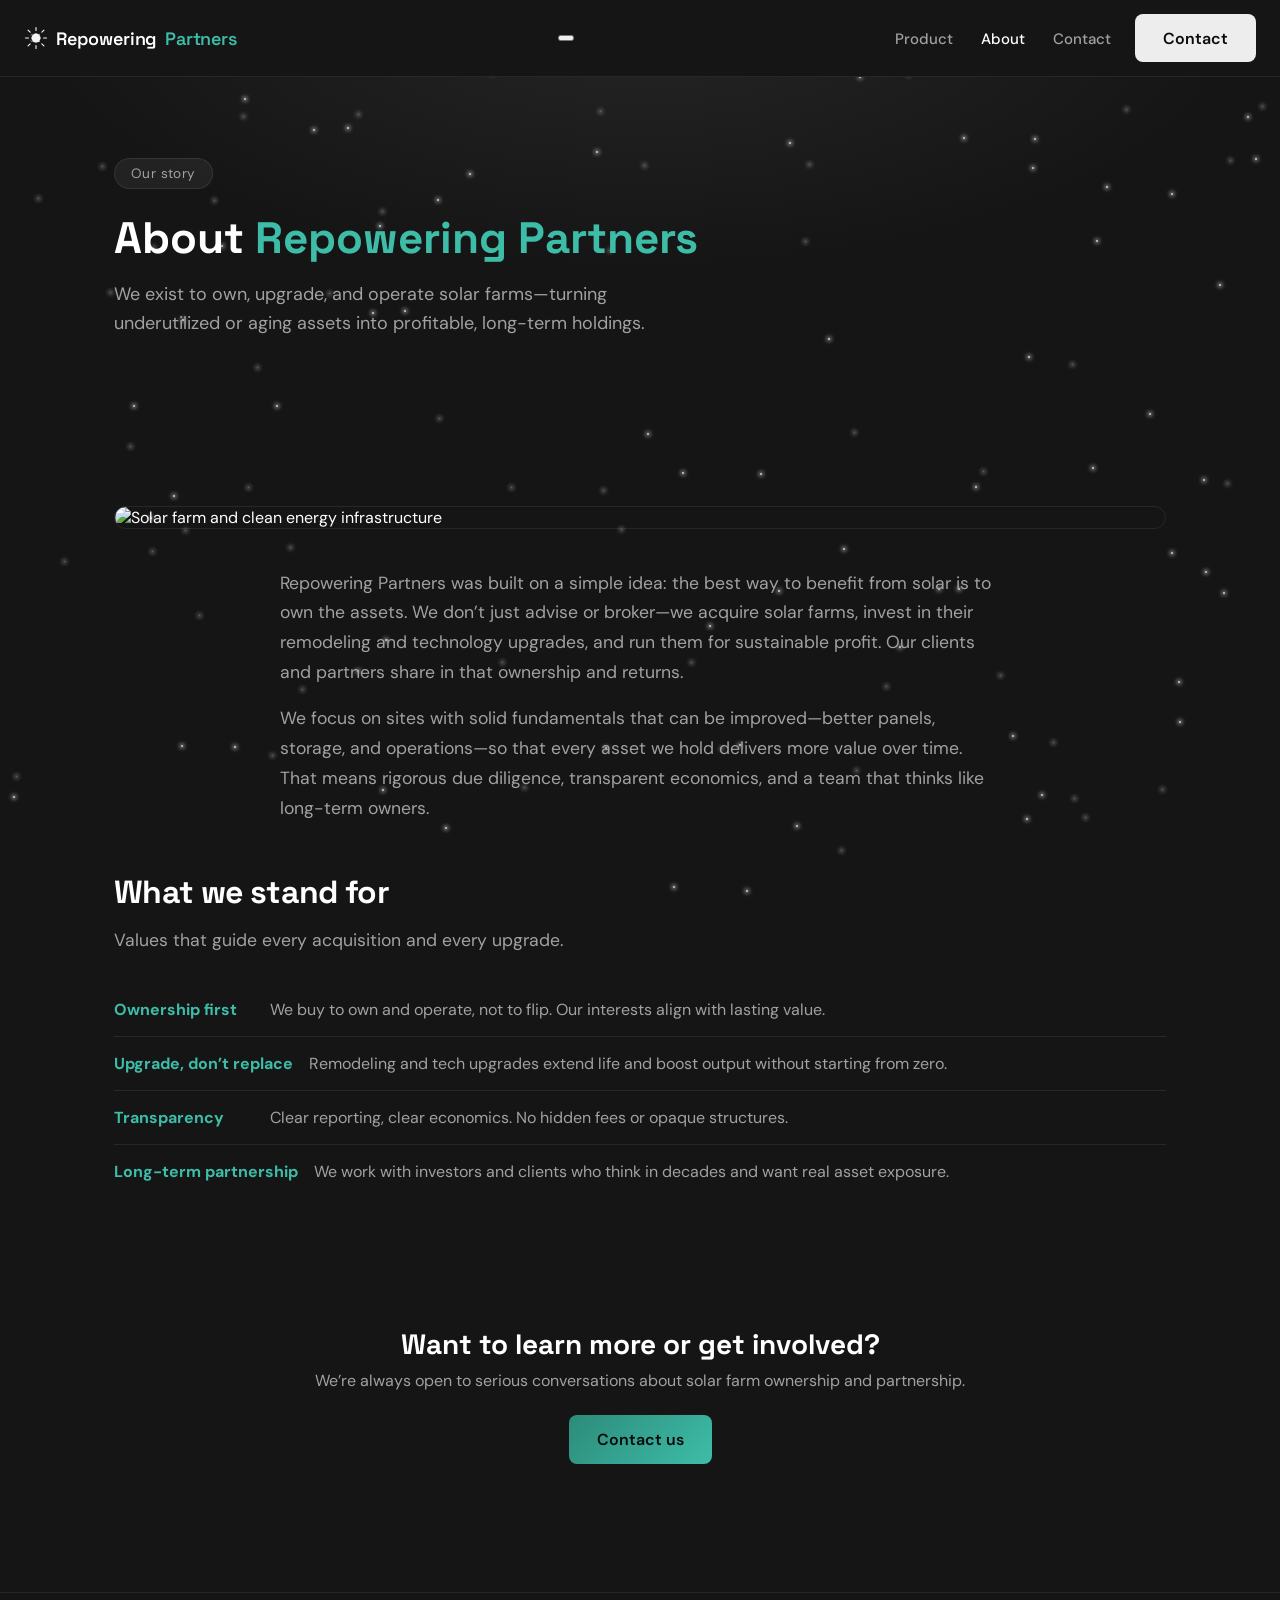
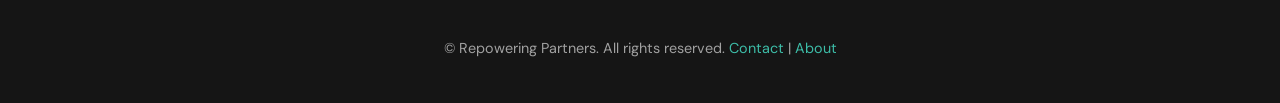
==== about.html @ 6a850e11 "Enhance navigation and typography across pages. Added Space Grotesk font, implemented mobile navigat" ====
<!DOCTYPE html>
<html lang="en">
<head>
  <meta charset="UTF-8" />
  <meta name="viewport" content="width=device-width, initial-scale=1.0" />
  <title>About — Repowering Partners</title>
  <link rel="icon" type="image/svg+xml" href="favicon.svg" />
  <link rel="preconnect" href="https://fonts.googleapis.com" />
  <link rel="preconnect" href="https://fonts.gstatic.com" crossorigin />
  <link href="https://fonts.googleapis.com/css2?family=DM+Sans:ital,opsz,wght@0,9..40,400;0,9..40,500;0,9..40,600;0,9..40,700;1,9..40,400&display=swap" rel="stylesheet" />
  <link href="https://fonts.googleapis.com/css2?family=Space+Grotesk:wght@400;500;600;700&display=swap" rel="stylesheet" />
  <link rel="stylesheet" href="css/styles.css" />
</head>
<body>
  <div class="starfield">
    <div class="stars" aria-hidden="true"></div>
  </div>

  <header class="navbar">
    <a href="index.html" class="navbar__brand">
      <img src="favicon.svg" alt="" class="navbar__logo" width="24" height="24" />
      Repowering <span>Partners</span>
    </a>
    <button
      class="navbar__toggle"
      type="button"
      aria-label="Toggle navigation"
      aria-expanded="false"
      aria-controls="main-nav"
    >
      <span class="navbar__toggle-bar"></span>
      <span class="navbar__toggle-bar"></span>
      <span class="navbar__toggle-bar"></span>
    </button>
    <nav class="navbar__nav" id="main-nav" aria-label="Main navigation">
      <ul class="navbar__links">
        <li><a href="index.html">Product</a></li>
        <li><a href="about.html">About</a></li>
        <li><a href="contact.html">Contact</a></li>
      </ul>
      <a href="contact.html" class="btn btn--nav">Contact</a>
    </nav>
  </header>

  <main>
    <section class="hero">
      <div class="container">
        <p class="hero__badge animate-in">Our story</p>
        <h1 class="hero__title animate-in animate-in--delay-1">About <span>Repowering Partners</span></h1>
        <p class="hero__subtitle animate-in animate-in--delay-2">
          We exist to own, upgrade, and operate solar farms—turning underutilized or aging assets into profitable, long-term holdings.
        </p>
      </div>
    </section>

    <section class="section">
      <div class="container">
        <div class="about-hero-image animate-on-scroll">
          <img src="https://images.unsplash.com/photo-1508514177221-188b1cf16e9d?w=1200&q=85" alt="Solar farm and clean energy infrastructure" loading="lazy" decoding="async" />
        </div>
        <div class="about-intro">
          <p>
            Repowering Partners was built on a simple idea: the best way to benefit from solar is to own the assets. 
            We don’t just advise or broker—we acquire solar farms, invest in their remodeling and technology upgrades, 
            and run them for sustainable profit. Our clients and partners share in that ownership and returns.
          </p>
          <p>
            We focus on sites with solid fundamentals that can be improved—better panels, storage, and operations—so 
            that every asset we hold delivers more value over time. That means rigorous due diligence, transparent 
            economics, and a team that thinks like long-term owners.
          </p>
        </div>

        <h2 class="section-title">What we stand for</h2>
        <p class="section-subtitle">Values that guide every acquisition and every upgrade.</p>
        <ul class="values-list">
          <li><strong>Ownership first</strong> <span>We buy to own and operate, not to flip. Our interests align with lasting value.</span></li>
          <li><strong>Upgrade, don’t replace</strong> <span>Remodeling and tech upgrades extend life and boost output without starting from zero.</span></li>
          <li><strong>Transparency</strong> <span>Clear reporting, clear economics. No hidden fees or opaque structures.</span></li>
          <li><strong>Long-term partnership</strong> <span>We work with investors and clients who think in decades and want real asset exposure.</span></li>
        </ul>
      </div>
    </section>

    <section class="cta-strip">
      <div class="container">
        <h2 class="cta-strip__title">Want to learn more or get involved?</h2>
        <p class="cta-strip__text">We’re always open to serious conversations about solar farm ownership and partnership.</p>
        <a href="contact.html" class="btn btn--primary">Contact us</a>
      </div>
    </section>
  </main>

  <footer class="footer">
    <div class="container">
      <p>&copy; Repowering Partners. All rights reserved. <a href="contact.html">Contact</a> | <a href="about.html">About</a></p>
    </div>
  </footer>

  <script src="js/stars.js" defer></script>
  <script src="js/main.js" defer></script>
</body>
</html>
---- css/styles.css ----
/* ===== Design tokens (Linear-style dark) ===== */
:root {
  --bg: #151515;
  --bg-elevated: #1c1c1c;
  --bg-card: rgba(28, 28, 28, 0.85);
  --border: rgba(255, 255, 255, 0.08);
  --border-strong: rgba(255, 255, 255, 0.12);
  --card-border: var(--border);
  --text-primary: #ffffff;
  --text-muted: #a1a1a1;
  --accent: #e5e5e5;
  --accent-teal: #2d8b7a;
  --accent-teal-bright: #3dbda8;
  --btn-nav-bg: #ededed;
  --btn-nav-text: #0a0a0a;
  --star-color: rgba(255, 255, 255, 0.85);
  --star-dim: rgba(255, 255, 255, 0.4);
}

/* ===== Reset & base ===== */
*, *::before, *::after { box-sizing: border-box; }
html { scroll-behavior: smooth; }
body {
  margin: 0;
  font-family: 'DM Sans', 'Segoe UI', system-ui, -apple-system, sans-serif;
  background: var(--bg);
  color: var(--text-primary);
  min-height: 100vh;
  overflow-x: hidden;
}

/* Display typography for headings / brand */
h1, h2, h3,
.hero__title,
.section-title,
.cta-strip__title,
.navbar__brand {
  font-family: 'Space Grotesk', system-ui, -apple-system, sans-serif;
}

/* ===== Animated starfield (moving stars) — kept as requested ===== */
.starfield {
  position: fixed;
  inset: 0;
  z-index: -2;
  background: var(--bg);
}

.starfield::before {
  content: '';
  position: absolute;
  inset: 0;
  z-index: -1;
  background: radial-gradient(ellipse 80% 50% at 50% 0%, rgba(40, 40, 40, 0.9) 0%, transparent 60%);
  pointer-events: none;
}

/* Stars container */
.stars {
  position: absolute;
  inset: 0;
  z-index: 0;
}

.star {
  position: absolute;
  width: 2px;
  height: 2px;
  background: var(--star-color);
  border-radius: 50%;
  animation: twinkle linear infinite, drift 25s ease-in-out infinite;
  box-shadow: 0 0 4px 1px var(--star-color);
}

.star.star--dim {
  background: var(--star-dim);
  width: 1px;
  height: 1px;
  animation: twinkle 4s linear 1s infinite, drift 35s ease-in-out infinite;
}

@keyframes twinkle {
  0%, 100% { opacity: 0.35; }
  50% { opacity: 1; }
}

@keyframes drift {
  0%, 100% { transform: translate(0, 0); }
  25% { transform: translate(3px, -2px); }
  50% { transform: translate(-2px, 2px); }
  75% { transform: translate(-3px, -1px); }
}

/* ===== Navbar (Linear-style) ===== */
.navbar {
  position: fixed;
  top: 0;
  left: 0;
  right: 0;
  z-index: 100;
  display: flex;
  align-items: center;
  justify-content: space-between;
  padding: 0.875rem 1.5rem;
  background: var(--bg);
  border-bottom: 1px solid var(--border);
  transition: background 0.2s ease;
}

.navbar.scrolled { background: rgba(21, 21, 21, 0.95); backdrop-filter: blur(10px); }

.navbar__brand {
  display: inline-flex;
  align-items: center;
  gap: 0.5rem;
  font-size: 1.125rem;
  font-weight: 600;
  color: var(--text-primary);
  text-decoration: none;
  letter-spacing: -0.01em;
  transition: opacity 0.2s ease;
}

.navbar__brand:hover {
  opacity: 0.9;
}

.navbar__logo {
  flex-shrink: 0;
  opacity: 0.95;
}

.navbar__brand span { color: var(--accent-teal-bright); }

.navbar__nav {
  display: flex;
  align-items: center;
  gap: 1.5rem;
}

.navbar__links {
  display: flex;
  gap: 1.75rem;
  list-style: none;
  margin: 0;
  padding: 0;
}

.navbar__links a {
  color: var(--text-muted);
  text-decoration: none;
  font-size: 0.9375rem;
  font-weight: 500;
  transition: color 0.22s ease;
}

.navbar__links a:hover,
.navbar__links a.active { color: var(--text-primary); }

.btn--nav {
  padding: 0.5rem 1rem;
  font-size: 0.875rem;
  font-weight: 500;
  background: var(--btn-nav-bg);
  color: var(--btn-nav-text);
  border-radius: 6px;
}

.btn--nav {
  transition: background 0.2s ease, color 0.2s ease;
}

.btn--nav:hover {
  background: #fff;
  color: var(--btn-nav-text);
  box-shadow: none;
  transform: none;
}

.navbar__links a:focus-visible,
.navbar__brand:focus-visible {
  outline: 2px solid var(--accent-teal-bright);
  outline-offset: 3px;
}

@media (max-width: 768px) {
  .navbar__nav { gap: 1rem; }
  .navbar__links { gap: 1rem; }
  .navbar__links li:first-child a { display: none; }
}

@media (max-width: 640px) {
  .navbar { padding: 0.75rem 1rem; }
  .navbar__brand { font-size: 1rem; }
  .navbar__logo { width: 20px; height: 20px; }
  .hero { padding: 3rem 0 4rem; }
  .section { padding: 3rem 0; }
  .cta-strip { padding: 3rem 1rem; }
}

/* ===== Animations (premium feel) ===== */
@keyframes fade-in-up {
  from {
    opacity: 0;
    transform: translateY(24px);
  }
  to {
    opacity: 1;
    transform: translateY(0);
  }
}

@keyframes fade-in {
  from { opacity: 0; }
  to { opacity: 1; }
}

/* Hero entrance — plays on load */
.animate-in {
  opacity: 0;
  animation: fade-in-up 0.8s cubic-bezier(0.22, 1, 0.36, 1) forwards;
}

.animate-in--delay-1 { animation-delay: 0.12s; }
.animate-in--delay-2 { animation-delay: 0.24s; }

/* Scroll-triggered reveal */
.animate-on-scroll {
  opacity: 0;
  transform: translateY(28px);
  transition: opacity 0.7s cubic-bezier(0.22, 1, 0.36, 1),
              transform 0.7s cubic-bezier(0.22, 1, 0.36, 1);
}

.animate-on-scroll.is-visible {
  opacity: 1;
  transform: translateY(0);
}

.animate-on-scroll--delay-1 { transition-delay: 0.08s; }
.animate-on-scroll--delay-2 { transition-delay: 0.16s; }

.animate-on-scroll--stagger-0 { transition-delay: 0s; }
.animate-on-scroll--stagger-1 { transition-delay: 0.1s; }
.animate-on-scroll--stagger-2 { transition-delay: 0.2s; }

/* ===== Main content area ===== */
main {
  padding-top: 80px;
  min-height: 100vh;
  padding-bottom: 4rem;
}

.container {
  max-width: 1100px;
  margin: 0 auto;
  padding: 0 1.5rem;
}

.container--narrow {
  max-width: 720px;
}

.container--wide {
  max-width: 1280px;
  padding: 0 1.5rem;
}

@media (min-width: 1400px) {
  .container--wide {
    max-width: 1400px;
  }
}

/* ===== Buttons ===== */
.btn {
  display: inline-block;
  padding: 0.85rem 1.75rem;
  font-weight: 600;
  text-decoration: none;
  border-radius: 8px;
  border: none;
  cursor: pointer;
  font-size: 1rem;
  transition: transform 0.25s cubic-bezier(0.22, 1, 0.36, 1), box-shadow 0.25s ease;
}

.btn--primary {
  background: linear-gradient(135deg, var(--accent-teal), var(--accent-teal-bright));
  color: #0a0a0a;
}

.btn--primary:hover {
  transform: translateY(-3px);
  box-shadow: 0 12px 28px rgba(45, 139, 122, 0.4);
}

.btn--outline {
  background: transparent;
  color: var(--accent-teal-bright);
  border: 1px solid var(--border-strong);
}

.btn--outline:hover {
  background: rgba(255, 255, 255, 0.06);
  transform: translateY(-2px);
}

.btn:focus-visible {
  outline: 2px solid var(--accent-teal-bright);
  outline-offset: 3px;
}

/* ===== Cards ===== */
.card {
  background: var(--bg-card);
  border: 1px solid var(--border);
  border-radius: 12px;
  padding: 1.75rem;
  backdrop-filter: blur(8px);
  transition: border-color 0.25s ease, transform 0.35s cubic-bezier(0.22, 1, 0.36, 1), box-shadow 0.35s ease;
}

.card:hover {
  border-color: var(--border-strong);
  transform: translateY(-4px);
  box-shadow: 0 20px 40px rgba(0, 0, 0, 0.25);
}

/* ===== Section titles ===== */
.section-title {
  font-size: clamp(1.5rem, 3vw, 2rem);
  font-weight: 700;
  margin-bottom: 0.5rem;
  color: var(--text-primary);
  letter-spacing: -0.02em;
  max-width: 40rem;
}

.section-subtitle {
  color: var(--text-muted);
  font-size: 1.1rem;
  margin-bottom: 2rem;
  max-width: 40rem;
}

@media (min-width: 768px) {
  .section-title,
  .section-subtitle {
    text-align: left;
  }
}

/* ===== Footer ===== */
.footer {
  padding: 2rem 1.5rem;
  text-align: center;
  border-top: 1px solid var(--border);
  background: var(--bg);
  color: var(--text-muted);
  font-size: 0.9rem;
}

.footer a { color: var(--accent-teal-bright); text-decoration: none; }
.footer a:hover { text-decoration: underline; }
.footer a:focus-visible { outline: 2px solid var(--accent-teal-bright); outline-offset: 2px; }

/* ===== Hero ===== */
.hero {
  padding: 4rem 0 5rem;
  text-align: center;
}

.hero--home {
  padding: 5rem 0 4rem;
}

.hero--home .hero__title {
  font-size: clamp(2rem, 4.5vw, 3.25rem);
  font-weight: 600;
  letter-spacing: -0.03em;
  line-height: 1.2;
}

.hero__badge {
  display: inline-block;
  padding: 0.4rem 1rem;
  background: rgba(255, 255, 255, 0.06);
  border: 1px solid var(--border);
  border-radius: 999px;
  font-size: 0.85rem;
  color: var(--text-muted);
  margin-bottom: 1.5rem;
  letter-spacing: 0.03em;
}

.hero__title {
  font-size: clamp(2rem, 4vw, 2.75rem);
  font-weight: 700;
  line-height: 1.15;
  margin: 0 0 1rem;
  max-width: 700px;
  margin-left: auto;
  margin-right: auto;
}

.hero__title span { color: var(--accent-teal-bright); }

.hero__subtitle {
  font-size: 1.125rem;
  color: var(--text-muted);
  max-width: 560px;
  margin: 0 auto 1.5rem;
  line-height: 1.6;
}

@media (min-width: 768px) {
  .hero {
    text-align: left;
  }

  .hero__badge,
  .hero__title,
  .hero__subtitle,
  .hero__link {
    margin-left: 0;
    margin-right: auto;
  }

  .hero__cta {
    justify-content: flex-start;
  }
}

.hero__link {
  color: var(--text-muted);
  font-size: 0.9375rem;
  text-decoration: none;
  transition: color 0.25s ease, transform 0.25s ease;
  display: inline-block;
}

.hero__link:hover {
  color: var(--text-primary);
  transform: translateX(4px);
}

.hero__cta {
  display: flex;
  gap: 1rem;
  justify-content: center;
  flex-wrap: wrap;
}

/* ===== Sections ===== */
.section {
  padding: 4rem 0;
}

.section--alt { background: rgba(0, 0, 0, 0.2); }

/* ===== Product preview (app-style block) ===== */
.product-preview {
  padding: 0 0 5rem;
}

.product-preview__frame {
  position: relative;
  border-radius: 12px;
  overflow: hidden;
  border: 1px solid var(--border);
  box-shadow: 0 24px 48px rgba(0, 0, 0, 0.4);
  transition: box-shadow 0.4s ease, border-color 0.3s ease;
}

.product-preview__frame:hover {
  box-shadow: 0 32px 64px rgba(0, 0, 0, 0.5);
  border-color: var(--border-strong);
}

.product-preview__img {
  display: block;
  width: 100%;
  height: auto;
  max-height: 480px;
  object-fit: cover;
  vertical-align: middle;
  transition: transform 0.6s cubic-bezier(0.22, 1, 0.36, 1);
}

.product-preview__frame:hover .product-preview__img {
  transform: scale(1.03);
}

@media (min-width: 1024px) {
  .product-preview__img {
    max-height: 560px;
  }
}

@media (min-width: 1280px) {
  .product-preview__img {
    max-height: 620px;
  }
}

.product-preview__overlay {
  position: absolute;
  bottom: 0;
  left: 0;
  right: 0;
  padding: 1.5rem 1.5rem 1.25rem;
  background: linear-gradient(to top, rgba(0, 0, 0, 0.85), transparent);
}

.product-preview__caption {
  font-size: 0.9375rem;
  color: var(--text-primary);
  max-width: 640px;
}

.product-preview__badge {
  display: inline-block;
  margin-right: 0.5rem;
  padding: 0.2rem 0.5rem;
  background: rgba(255, 255, 255, 0.12);
  border-radius: 4px;
  font-size: 0.75rem;
  color: var(--text-muted);
}

/* ===== Image row (feature images) ===== */
.image-row {
  display: grid;
  grid-template-columns: repeat(3, 1fr);
  gap: 1.25rem;
  margin-bottom: 2.5rem;
}

@media (max-width: 768px) {
  .image-row { grid-template-columns: 1fr; }
}

.image-card {
  margin: 0;
  border-radius: 10px;
  overflow: hidden;
  border: 1px solid var(--border);
  transition: transform 0.35s cubic-bezier(0.22, 1, 0.36, 1), box-shadow 0.35s ease;
}

.image-card:hover {
  transform: translateY(-4px);
  box-shadow: 0 16px 40px rgba(0, 0, 0, 0.35);
}

.image-card img {
  width: 100%;
  height: 200px;
  object-fit: cover;
  display: block;
  transition: transform 0.5s cubic-bezier(0.22, 1, 0.36, 1);
}

.image-card:hover img {
  transform: scale(1.06);
}

@media (min-width: 1024px) {
  .image-card img {
    height: 260px;
  }
}

@media (min-width: 1280px) {
  .image-card img {
    height: 300px;
  }
}

.image-card figcaption {
  padding: 0.75rem 1rem;
  font-size: 0.9rem;
  font-weight: 500;
  color: var(--text-muted);
  background: var(--bg-card);
}

.grid-3 {
  display: grid;
  grid-template-columns: repeat(auto-fit, minmax(280px, 1fr));
  gap: 1.5rem;
}

.feature-card {
  text-align: center;
}

.feature-card__icon {
  width: 56px;
  height: 56px;
  margin: 0 auto 1rem;
  background: rgba(255, 255, 255, 0.1);
  border-radius: 12px;
  display: flex;
  align-items: center;
  justify-content: center;
  color: var(--accent-teal-bright);
}

.feature-card__icon svg {
  width: 28px;
  height: 28px;
}

.feature-card h3 {
  font-size: 1.2rem;
  margin: 0 0 0.5rem;
  color: var(--text-primary);
}

.feature-card p {
  margin: 0;
  color: var(--text-muted);
  font-size: 0.95rem;
  line-height: 1.5;
}

/* ===== CTA strip ===== */
.cta-strip {
  text-align: center;
  padding: 4rem 1.5rem;
}

.cta-strip__title {
  font-size: 1.75rem;
  margin: 0 0 0.5rem;
}

.cta-strip__text {
  color: var(--text-muted);
  margin: 0 0 1.5rem;
}

.cta-strip {
  background: transparent;
}

/* ===== Contact form ===== */
.form-group {
  margin-bottom: 1.25rem;
}

.form-group label {
  display: block;
  margin-bottom: 0.4rem;
  font-weight: 500;
  color: var(--text-primary);
}

.form-group input,
.form-group textarea {
  width: 100%;
  padding: 0.75rem 1rem;
  background: var(--bg-elevated);
  border: 1px solid var(--border);
  border-radius: 8px;
  color: var(--text-primary);
  font-size: 1rem;
  font-family: inherit;
}

.form-group input:focus,
.form-group textarea:focus {
  outline: none;
  border-color: var(--accent-teal-bright);
  box-shadow: 0 0 0 3px rgba(45, 139, 122, 0.2);
}

.form-group textarea { min-height: 140px; resize: vertical; }

.form-group input::placeholder,
.form-group textarea::placeholder { color: var(--text-muted); opacity: 0.8; }

.contact-info {
  margin-top: 2rem;
}

.contact-info p {
  margin: 0.5rem 0;
  color: var(--text-muted);
}


/* ===== About content ===== */
.about-hero-image {
  margin: 0 auto 2.5rem;
  border-radius: 12px;
  overflow: hidden;
  border: 1px solid var(--border);
  max-width: 900px;
}

.about-hero-image img {
  width: 100%;
  height: auto;
  max-height: 400px;
  object-fit: cover;
  display: block;
  transition: transform 0.6s cubic-bezier(0.22, 1, 0.36, 1);
}

.about-hero-image:hover img {
  transform: scale(1.02);
}

@media (min-width: 1024px) {
  .about-hero-image { max-width: 100%; }
  .about-hero-image img { max-height: 480px; }
}

@media (min-width: 1280px) {
  .about-hero-image img { max-height: 520px; }
}

.about-intro {
  max-width: 720px;
  margin: 0 auto 3rem;
  font-size: 1.1rem;
  line-height: 1.7;
  color: var(--text-muted);
}

.about-intro p { margin: 0 0 1rem; }

.values-list {
  list-style: none;
  padding: 0;
  margin: 2rem 0 0;
}

.values-list li {
  padding: 1rem 0;
  border-bottom: 1px solid var(--card-border);
  display: flex;
  align-items: flex-start;
  gap: 1rem;
}

.values-list li:last-child { border-bottom: none; }

.values-list strong { color: var(--accent-teal-bright); min-width: 140px; }
.values-list span { color: var(--text-muted); }
.values-list li { border-bottom-color: var(--border); }

.contact-info a { color: var(--accent-teal-bright); }
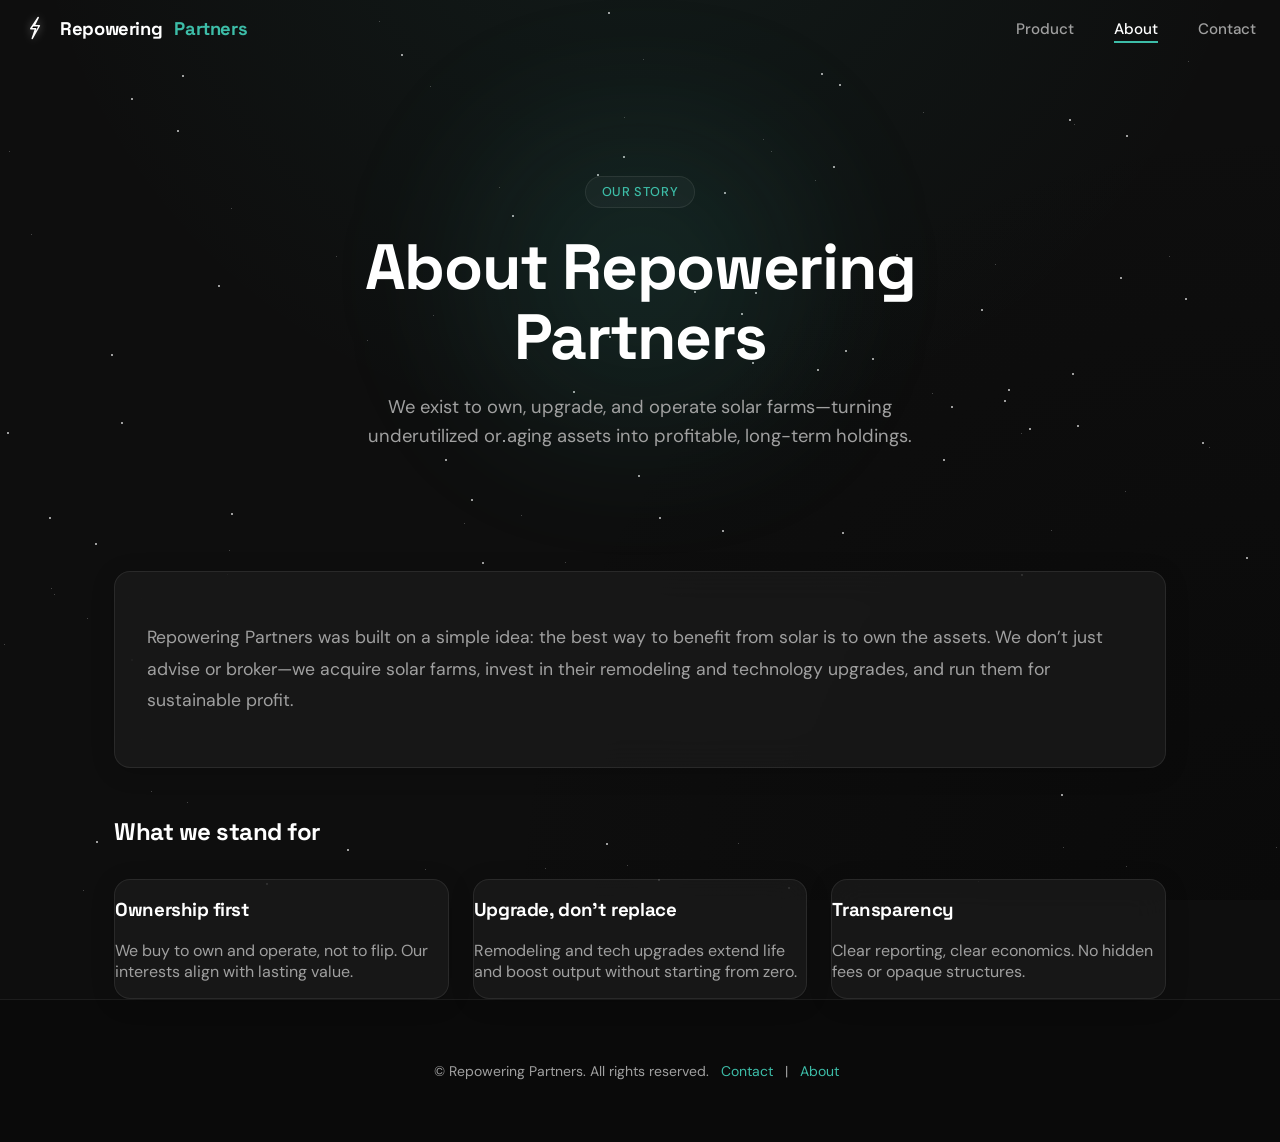
==== commit 94db0d1a: "t" ====
--- a/about.html
+++ b/about.html
@@ -7,8 +7,7 @@
   <link rel="icon" type="image/svg+xml" href="favicon.svg" />
   <link rel="preconnect" href="https://fonts.googleapis.com" />
   <link rel="preconnect" href="https://fonts.gstatic.com" crossorigin />
-  <link href="https://fonts.googleapis.com/css2?family=DM+Sans:ital,opsz,wght@0,9..40,400;0,9..40,500;0,9..40,600;0,9..40,700;1,9..40,400&display=swap" rel="stylesheet" />
-  <link href="https://fonts.googleapis.com/css2?family=Space+Grotesk:wght@400;500;600;700&display=swap" rel="stylesheet" />
+  <link href="https://fonts.googleapis.com/css2?family=DM+Sans:wght@400;500;600;700&family=Space+Grotesk:wght@500;700&display=swap" rel="stylesheet" />
   <link rel="stylesheet" href="css/styles.css" />
 </head>
 <body>
@@ -21,31 +20,24 @@
       <img src="favicon.svg" alt="" class="navbar__logo" width="24" height="24" />
       Repowering <span>Partners</span>
     </a>
-    <button
-      class="navbar__toggle"
-      type="button"
-      aria-label="Toggle navigation"
-      aria-expanded="false"
-      aria-controls="main-nav"
-    >
+    <button class="navbar__toggle" type="button" aria-label="Toggle navigation">
       <span class="navbar__toggle-bar"></span>
       <span class="navbar__toggle-bar"></span>
       <span class="navbar__toggle-bar"></span>
     </button>
-    <nav class="navbar__nav" id="main-nav" aria-label="Main navigation">
+    <nav class="navbar__nav" id="main-nav">
       <ul class="navbar__links">
         <li><a href="index.html">Product</a></li>
         <li><a href="about.html">About</a></li>
         <li><a href="contact.html">Contact</a></li>
       </ul>
-      <a href="contact.html" class="btn btn--nav">Contact</a>
     </nav>
   </header>
 
   <main>
     <section class="hero">
       <div class="container">
-        <p class="hero__badge animate-in">Our story</p>
+        <span class="hero__badge animate-in">Our story</span>
         <h1 class="hero__title animate-in animate-in--delay-1">About <span>Repowering Partners</span></h1>
         <p class="hero__subtitle animate-in animate-in--delay-2">
           We exist to own, upgrade, and operate solar farms—turning underutilized or aging assets into profitable, long-term holdings.
@@ -55,38 +47,29 @@
 
     <section class="section">
       <div class="container">
-        <div class="about-hero-image animate-on-scroll">
-          <img src="https://images.unsplash.com/photo-1508514177221-188b1cf16e9d?w=1200&q=85" alt="Solar farm and clean energy infrastructure" loading="lazy" decoding="async" />
-        </div>
-        <div class="about-intro">
-          <p>
+        <div class="card" style="padding: 2rem; margin-bottom: 3rem;">
+           <p style="font-size: 1.1rem; line-height: 1.8; color: var(--text-muted);">
             Repowering Partners was built on a simple idea: the best way to benefit from solar is to own the assets. 
             We don’t just advise or broker—we acquire solar farms, invest in their remodeling and technology upgrades, 
-            and run them for sustainable profit. Our clients and partners share in that ownership and returns.
-          </p>
-          <p>
-            We focus on sites with solid fundamentals that can be improved—better panels, storage, and operations—so 
-            that every asset we hold delivers more value over time. That means rigorous due diligence, transparent 
-            economics, and a team that thinks like long-term owners.
+            and run them for sustainable profit.
           </p>
         </div>
 
         <h2 class="section-title">What we stand for</h2>
-        <p class="section-subtitle">Values that guide every acquisition and every upgrade.</p>
-        <ul class="values-list">
-          <li><strong>Ownership first</strong> <span>We buy to own and operate, not to flip. Our interests align with lasting value.</span></li>
-          <li><strong>Upgrade, don’t replace</strong> <span>Remodeling and tech upgrades extend life and boost output without starting from zero.</span></li>
-          <li><strong>Transparency</strong> <span>Clear reporting, clear economics. No hidden fees or opaque structures.</span></li>
-          <li><strong>Long-term partnership</strong> <span>We work with investors and clients who think in decades and want real asset exposure.</span></li>
-        </ul>
-      </div>
-    </section>
-
-    <section class="cta-strip">
-      <div class="container">
-        <h2 class="cta-strip__title">Want to learn more or get involved?</h2>
-        <p class="cta-strip__text">We’re always open to serious conversations about solar farm ownership and partnership.</p>
-        <a href="contact.html" class="btn btn--primary">Contact us</a>
+        <div class="grid-3" style="display:grid; grid-template-columns: repeat(auto-fit, minmax(280px, 1fr)); gap:1.5rem; margin-top:2rem;">
+          <div class="card">
+             <h3>Ownership first</h3>
+             <p style="color:var(--text-muted);">We buy to own and operate, not to flip. Our interests align with lasting value.</p>
+          </div>
+          <div class="card">
+             <h3>Upgrade, don’t replace</h3>
+             <p style="color:var(--text-muted);">Remodeling and tech upgrades extend life and boost output without starting from zero.</p>
+          </div>
+          <div class="card">
+             <h3>Transparency</h3>
+             <p style="color:var(--text-muted);">Clear reporting, clear economics. No hidden fees or opaque structures.</p>
+          </div>
+        </div>
       </div>
     </section>
   </main>
@@ -100,4 +83,4 @@
   <script src="js/stars.js" defer></script>
   <script src="js/main.js" defer></script>
 </body>
-</html>
+</html>
--- a/css/styles.css
+++ b/css/styles.css
@@ -1,66 +1,63 @@
-/* ===== Design tokens (Linear-style dark) ===== */
+/* ===== Design tokens (Polished Dark) ===== */
 :root {
-  --bg: #151515;
-  --bg-elevated: #1c1c1c;
-  --bg-card: rgba(28, 28, 28, 0.85);
+  --bg: #0e0e0e;
+  --bg-elevated: #161616;
+  --bg-card: rgba(30, 30, 30, 0.6); /* More transparent for glass effect */
   --border: rgba(255, 255, 255, 0.08);
-  --border-strong: rgba(255, 255, 255, 0.12);
-  --card-border: var(--border);
+  --border-strong: rgba(255, 255, 255, 0.15);
   --text-primary: #ffffff;
-  --text-muted: #a1a1a1;
-  --accent: #e5e5e5;
-  --accent-teal: #2d8b7a;
+  --text-muted: #a0a0a0;
+  
+  /* Polished Accent Colors */
+  --accent-teal: #1f6b5e;
   --accent-teal-bright: #3dbda8;
-  --btn-nav-bg: #ededed;
-  --btn-nav-text: #0a0a0a;
-  --star-color: rgba(255, 255, 255, 0.85);
-  --star-dim: rgba(255, 255, 255, 0.4);
+  --accent-glow: rgba(61, 189, 168, 0.25);
+  
+  --star-color: rgba(255, 255, 255, 0.8);
+  --star-dim: rgba(255, 255, 255, 0.3);
 }
 
 /* ===== Reset & base ===== */
 *, *::before, *::after { box-sizing: border-box; }
 html { scroll-behavior: smooth; }
+
 body {
   margin: 0;
-  font-family: 'DM Sans', 'Segoe UI', system-ui, -apple-system, sans-serif;
+  font-family: 'DM Sans', system-ui, -apple-system, sans-serif;
   background: var(--bg);
   color: var(--text-primary);
   min-height: 100vh;
   overflow-x: hidden;
-}
-
-/* Display typography for headings / brand */
-h1, h2, h3,
-.hero__title,
-.section-title,
-.cta-strip__title,
-.navbar__brand {
-  font-family: 'Space Grotesk', system-ui, -apple-system, sans-serif;
-}
-
-/* ===== Animated starfield (moving stars) — kept as requested ===== */
+  -webkit-font-smoothing: antialiased;
+}
+
+/* Typography Polish */
+h1, h2, h3, .hero__title, .section-title, .navbar__brand {
+  font-family: 'Space Grotesk', system-ui, sans-serif;
+  letter-spacing: -0.02em;
+}
+
+/* ===== Animated Starfield ===== */
 .starfield {
   position: fixed;
   inset: 0;
   z-index: -2;
   background: var(--bg);
-}
-
+  pointer-events: none;
+}
+
+/* Added a subtle gradient mesh behind stars for depth */
 .starfield::before {
   content: '';
   position: absolute;
   inset: 0;
   z-index: -1;
-  background: radial-gradient(ellipse 80% 50% at 50% 0%, rgba(40, 40, 40, 0.9) 0%, transparent 60%);
-  pointer-events: none;
-}
-
-/* Stars container */
-.stars {
-  position: absolute;
-  inset: 0;
-  z-index: 0;
-}
+  background: 
+    radial-gradient(circle at 50% -20%, rgba(61, 189, 168, 0.08) 0%, transparent 50%),
+    radial-gradient(circle at 100% 100%, rgba(10, 10, 10, 1) 0%, transparent 50%);
+}
+
+.stars { position: absolute; inset: 0; }
 
 .star {
   position: absolute;
@@ -68,30 +65,26 @@
   height: 2px;
   background: var(--star-color);
   border-radius: 50%;
-  animation: twinkle linear infinite, drift 25s ease-in-out infinite;
-  box-shadow: 0 0 4px 1px var(--star-color);
+  animation: twinkle linear infinite, drift 40s ease-in-out infinite;
 }
 
 .star.star--dim {
   background: var(--star-dim);
   width: 1px;
   height: 1px;
-  animation: twinkle 4s linear 1s infinite, drift 35s ease-in-out infinite;
+  animation: twinkle 5s linear infinite;
 }
 
 @keyframes twinkle {
-  0%, 100% { opacity: 0.35; }
+  0%, 100% { opacity: 0.3; }
   50% { opacity: 1; }
 }
-
 @keyframes drift {
-  0%, 100% { transform: translate(0, 0); }
-  25% { transform: translate(3px, -2px); }
-  50% { transform: translate(-2px, 2px); }
-  75% { transform: translate(-3px, -1px); }
-}
-
-/* ===== Navbar (Linear-style) ===== */
+  0% { transform: translateY(0); }
+  100% { transform: translateY(-50px); }
+}
+
+/* ===== Navbar (Cleaned Up) ===== */
 .navbar {
   position: fixed;
   top: 0;
@@ -101,656 +94,276 @@
   display: flex;
   align-items: center;
   justify-content: space-between;
-  padding: 0.875rem 1.5rem;
-  background: var(--bg);
+  padding: 1rem 1.5rem;
+  background: rgba(14, 14, 14, 0.0);
+  border-bottom: 1px solid transparent;
+  transition: all 0.3s ease;
+}
+
+.navbar.scrolled {
+  background: rgba(14, 14, 14, 0.85);
+  backdrop-filter: blur(12px);
+  -webkit-backdrop-filter: blur(12px);
   border-bottom: 1px solid var(--border);
-  transition: background 0.2s ease;
-}
-
-.navbar.scrolled { background: rgba(21, 21, 21, 0.95); backdrop-filter: blur(10px); }
+  padding: 0.75rem 1.5rem;
+}
 
 .navbar__brand {
   display: inline-flex;
   align-items: center;
-  gap: 0.5rem;
-  font-size: 1.125rem;
-  font-weight: 600;
+  gap: 0.75rem;
+  font-size: 1.15rem;
+  font-weight: 700;
   color: var(--text-primary);
   text-decoration: none;
-  letter-spacing: -0.01em;
-  transition: opacity 0.2s ease;
-}
-
-.navbar__brand:hover {
-  opacity: 0.9;
 }
 
 .navbar__logo {
-  flex-shrink: 0;
-  opacity: 0.95;
+  filter: drop-shadow(0 0 5px rgba(255,255,255,0.3));
 }
 
 .navbar__brand span { color: var(--accent-teal-bright); }
 
+/* Navigation Links - Fixed "White Dot" issue */
 .navbar__nav {
   display: flex;
   align-items: center;
-  gap: 1.5rem;
 }
 
 .navbar__links {
   display: flex;
-  gap: 1.75rem;
-  list-style: none;
+  gap: 2.5rem;
+  list-style: none !important; /* Force removal of bullets */
   margin: 0;
   padding: 0;
 }
 
+.navbar__links li {
+  display: block;
+}
+
 .navbar__links a {
+  position: relative;
   color: var(--text-muted);
   text-decoration: none;
-  font-size: 0.9375rem;
+  font-size: 0.95rem;
   font-weight: 500;
-  transition: color 0.22s ease;
+  transition: color 0.2s ease;
 }
 
 .navbar__links a:hover,
-.navbar__links a.active { color: var(--text-primary); }
-
-.btn--nav {
-  padding: 0.5rem 1rem;
-  font-size: 0.875rem;
+.navbar__links a.active {
+  color: var(--text-primary);
+}
+
+/* Underline effect on hover instead of buttons */
+.navbar__links a::after {
+  content: '';
+  position: absolute;
+  bottom: -4px;
+  left: 0;
+  width: 0%;
+  height: 2px;
+  background: var(--accent-teal-bright);
+  transition: width 0.3s cubic-bezier(0.22, 1, 0.36, 1);
+}
+
+.navbar__links a:hover::after,
+.navbar__links a.active::after {
+  width: 100%;
+}
+
+/* Mobile Toggle Button */
+.navbar__toggle {
+  display: none;
+  background: none;
+  border: none;
+  cursor: pointer;
+  flex-direction: column;
+  gap: 6px;
+  padding: 0.5rem;
+  z-index: 101;
+}
+
+.navbar__toggle-bar {
+  width: 24px;
+  height: 2px;
+  background: white;
+  transition: 0.3s;
+}
+
+/* ===== Mobile Responsiveness ===== */
+@media (max-width: 768px) {
+  .navbar__toggle { display: flex; }
+  
+  .navbar__nav {
+    position: fixed;
+    top: 0;
+    right: 0;
+    width: 70%;
+    height: 100vh;
+    background: #111;
+    border-left: 1px solid var(--border);
+    flex-direction: column;
+    justify-content: center;
+    padding: 2rem;
+    gap: 2rem;
+    transform: translateX(100%);
+    transition: transform 0.4s cubic-bezier(0.16, 1, 0.3, 1);
+    box-shadow: -10px 0 30px rgba(0,0,0,0.8);
+  }
+  
+  .navbar__nav.is-open {
+    transform: translateX(0);
+  }
+
+  .navbar__links {
+    flex-direction: column;
+    align-items: center;
+    gap: 2rem;
+    font-size: 1.2rem;
+  }
+}
+
+/* ===== Layout ===== */
+main { padding-top: 80px; }
+.container { max-width: 1100px; margin: 0 auto; padding: 0 1.5rem; }
+
+/* ===== Hero Section ===== */
+.hero {
+  padding: 6rem 0 5rem;
+  text-align: center;
+  position: relative;
+}
+
+/* Hero Glow */
+.hero::after {
+  content: '';
+  position: absolute;
+  top: 40%;
+  left: 50%;
+  transform: translate(-50%, -50%);
+  width: 600px;
+  height: 400px;
+  background: radial-gradient(circle, var(--accent-glow) 0%, transparent 70%);
+  filter: blur(60px);
+  z-index: -1;
+  pointer-events: none;
+  opacity: 0.6;
+}
+
+.hero__badge {
+  display: inline-block;
+  padding: 0.4rem 1rem;
+  background: rgba(255, 255, 255, 0.03);
+  border: 1px solid var(--border);
+  border-radius: 100px;
+  font-size: 0.8rem;
   font-weight: 500;
-  background: var(--btn-nav-bg);
-  color: var(--btn-nav-text);
-  border-radius: 6px;
-}
-
-.btn--nav {
-  transition: background 0.2s ease, color 0.2s ease;
-}
-
-.btn--nav:hover {
-  background: #fff;
-  color: var(--btn-nav-text);
-  box-shadow: none;
-  transform: none;
-}
-
-.navbar__links a:focus-visible,
-.navbar__brand:focus-visible {
-  outline: 2px solid var(--accent-teal-bright);
-  outline-offset: 3px;
-}
-
-@media (max-width: 768px) {
-  .navbar__nav { gap: 1rem; }
-  .navbar__links { gap: 1rem; }
-  .navbar__links li:first-child a { display: none; }
-}
-
-@media (max-width: 640px) {
-  .navbar { padding: 0.75rem 1rem; }
-  .navbar__brand { font-size: 1rem; }
-  .navbar__logo { width: 20px; height: 20px; }
-  .hero { padding: 3rem 0 4rem; }
-  .section { padding: 3rem 0; }
-  .cta-strip { padding: 3rem 1rem; }
-}
-
-/* ===== Animations (premium feel) ===== */
-@keyframes fade-in-up {
-  from {
-    opacity: 0;
-    transform: translateY(24px);
-  }
-  to {
-    opacity: 1;
-    transform: translateY(0);
-  }
-}
-
-@keyframes fade-in {
-  from { opacity: 0; }
-  to { opacity: 1; }
-}
-
-/* Hero entrance — plays on load */
-.animate-in {
-  opacity: 0;
-  animation: fade-in-up 0.8s cubic-bezier(0.22, 1, 0.36, 1) forwards;
-}
-
-.animate-in--delay-1 { animation-delay: 0.12s; }
-.animate-in--delay-2 { animation-delay: 0.24s; }
-
-/* Scroll-triggered reveal */
-.animate-on-scroll {
-  opacity: 0;
-  transform: translateY(28px);
-  transition: opacity 0.7s cubic-bezier(0.22, 1, 0.36, 1),
-              transform 0.7s cubic-bezier(0.22, 1, 0.36, 1);
-}
-
-.animate-on-scroll.is-visible {
-  opacity: 1;
-  transform: translateY(0);
-}
-
-.animate-on-scroll--delay-1 { transition-delay: 0.08s; }
-.animate-on-scroll--delay-2 { transition-delay: 0.16s; }
-
-.animate-on-scroll--stagger-0 { transition-delay: 0s; }
-.animate-on-scroll--stagger-1 { transition-delay: 0.1s; }
-.animate-on-scroll--stagger-2 { transition-delay: 0.2s; }
-
-/* ===== Main content area ===== */
-main {
-  padding-top: 80px;
-  min-height: 100vh;
-  padding-bottom: 4rem;
-}
-
-.container {
-  max-width: 1100px;
-  margin: 0 auto;
-  padding: 0 1.5rem;
-}
-
-.container--narrow {
-  max-width: 720px;
-}
-
-.container--wide {
-  max-width: 1280px;
-  padding: 0 1.5rem;
-}
-
-@media (min-width: 1400px) {
-  .container--wide {
-    max-width: 1400px;
-  }
+  color: var(--accent-teal-bright);
+  margin-bottom: 1.5rem;
+  letter-spacing: 0.05em;
+  text-transform: uppercase;
+}
+
+.hero__title {
+  font-size: clamp(2.5rem, 5vw, 4rem);
+  font-weight: 700;
+  line-height: 1.1;
+  margin: 0 auto 1.25rem;
+  max-width: 800px;
+  color: white;
+}
+
+.hero__subtitle {
+  font-size: 1.15rem;
+  color: var(--text-muted);
+  max-width: 600px;
+  margin: 0 auto 2.5rem;
+  line-height: 1.6;
 }
 
 /* ===== Buttons ===== */
 .btn {
-  display: inline-block;
-  padding: 0.85rem 1.75rem;
+  display: inline-flex;
+  align-items: center;
+  justify-content: center;
+  padding: 0.9rem 2.2rem;
   font-weight: 600;
   text-decoration: none;
   border-radius: 8px;
+  font-size: 1rem;
+  transition: all 0.3s cubic-bezier(0.22, 1, 0.36, 1);
   border: none;
   cursor: pointer;
-  font-size: 1rem;
-  transition: transform 0.25s cubic-bezier(0.22, 1, 0.36, 1), box-shadow 0.25s ease;
 }
 
 .btn--primary {
-  background: linear-gradient(135deg, var(--accent-teal), var(--accent-teal-bright));
-  color: #0a0a0a;
+  background: var(--text-primary);
+  color: #000;
 }
 
 .btn--primary:hover {
+  background: var(--accent-teal-bright);
   transform: translateY(-3px);
-  box-shadow: 0 12px 28px rgba(45, 139, 122, 0.4);
-}
-
-.btn--outline {
-  background: transparent;
-  color: var(--accent-teal-bright);
-  border: 1px solid var(--border-strong);
-}
-
-.btn--outline:hover {
-  background: rgba(255, 255, 255, 0.06);
-  transform: translateY(-2px);
-}
-
-.btn:focus-visible {
-  outline: 2px solid var(--accent-teal-bright);
-  outline-offset: 3px;
-}
-
-/* ===== Cards ===== */
-.card {
+  box-shadow: 0 0 25px rgba(61, 189, 168, 0.5);
+}
+
+/* ===== Cards & Polished UI ===== */
+.card, .product-preview__frame, .image-card {
   background: var(--bg-card);
   border: 1px solid var(--border);
-  border-radius: 12px;
-  padding: 1.75rem;
-  backdrop-filter: blur(8px);
-  transition: border-color 0.25s ease, transform 0.35s cubic-bezier(0.22, 1, 0.36, 1), box-shadow 0.35s ease;
-}
-
-.card:hover {
+  backdrop-filter: blur(16px);
+  -webkit-backdrop-filter: blur(16px);
+  box-shadow: 0 4px 24px -1px rgba(0, 0, 0, 0.2);
+  border-radius: 16px;
+  transition: all 0.4s ease;
+}
+
+.card:hover, .product-preview__frame:hover, .image-card:hover {
   border-color: var(--border-strong);
-  transform: translateY(-4px);
-  box-shadow: 0 20px 40px rgba(0, 0, 0, 0.25);
-}
-
-/* ===== Section titles ===== */
-.section-title {
-  font-size: clamp(1.5rem, 3vw, 2rem);
-  font-weight: 700;
-  margin-bottom: 0.5rem;
-  color: var(--text-primary);
-  letter-spacing: -0.02em;
-  max-width: 40rem;
-}
-
-.section-subtitle {
-  color: var(--text-muted);
-  font-size: 1.1rem;
-  margin-bottom: 2rem;
-  max-width: 40rem;
-}
-
-@media (min-width: 768px) {
-  .section-title,
-  .section-subtitle {
-    text-align: left;
-  }
-}
-
-/* ===== Footer ===== */
-.footer {
-  padding: 2rem 1.5rem;
-  text-align: center;
-  border-top: 1px solid var(--border);
-  background: var(--bg);
-  color: var(--text-muted);
-  font-size: 0.9rem;
-}
-
-.footer a { color: var(--accent-teal-bright); text-decoration: none; }
-.footer a:hover { text-decoration: underline; }
-.footer a:focus-visible { outline: 2px solid var(--accent-teal-bright); outline-offset: 2px; }
-
-/* ===== Hero ===== */
-.hero {
-  padding: 4rem 0 5rem;
-  text-align: center;
-}
-
-.hero--home {
-  padding: 5rem 0 4rem;
-}
-
-.hero--home .hero__title {
-  font-size: clamp(2rem, 4.5vw, 3.25rem);
-  font-weight: 600;
-  letter-spacing: -0.03em;
-  line-height: 1.2;
-}
-
-.hero__badge {
-  display: inline-block;
-  padding: 0.4rem 1rem;
-  background: rgba(255, 255, 255, 0.06);
-  border: 1px solid var(--border);
-  border-radius: 999px;
-  font-size: 0.85rem;
-  color: var(--text-muted);
-  margin-bottom: 1.5rem;
-  letter-spacing: 0.03em;
-}
-
-.hero__title {
-  font-size: clamp(2rem, 4vw, 2.75rem);
-  font-weight: 700;
-  line-height: 1.15;
-  margin: 0 0 1rem;
-  max-width: 700px;
-  margin-left: auto;
-  margin-right: auto;
-}
-
-.hero__title span { color: var(--accent-teal-bright); }
-
-.hero__subtitle {
-  font-size: 1.125rem;
-  color: var(--text-muted);
-  max-width: 560px;
-  margin: 0 auto 1.5rem;
-  line-height: 1.6;
-}
-
-@media (min-width: 768px) {
-  .hero {
-    text-align: left;
-  }
-
-  .hero__badge,
-  .hero__title,
-  .hero__subtitle,
-  .hero__link {
-    margin-left: 0;
-    margin-right: auto;
-  }
-
-  .hero__cta {
-    justify-content: flex-start;
-  }
-}
-
-.hero__link {
-  color: var(--text-muted);
-  font-size: 0.9375rem;
-  text-decoration: none;
-  transition: color 0.25s ease, transform 0.25s ease;
-  display: inline-block;
-}
-
-.hero__link:hover {
-  color: var(--text-primary);
-  transform: translateX(4px);
-}
-
-.hero__cta {
-  display: flex;
-  gap: 1rem;
-  justify-content: center;
-  flex-wrap: wrap;
-}
-
-/* ===== Sections ===== */
-.section {
-  padding: 4rem 0;
-}
-
-.section--alt { background: rgba(0, 0, 0, 0.2); }
-
-/* ===== Product preview (app-style block) ===== */
-.product-preview {
-  padding: 0 0 5rem;
-}
-
-.product-preview__frame {
-  position: relative;
-  border-radius: 12px;
-  overflow: hidden;
-  border: 1px solid var(--border);
-  box-shadow: 0 24px 48px rgba(0, 0, 0, 0.4);
-  transition: box-shadow 0.4s ease, border-color 0.3s ease;
-}
-
-.product-preview__frame:hover {
-  box-shadow: 0 32px 64px rgba(0, 0, 0, 0.5);
-  border-color: var(--border-strong);
-}
-
-.product-preview__img {
-  display: block;
+  box-shadow: 0 20px 40px -5px rgba(0, 0, 0, 0.5);
+  transform: translateY(-5px);
+}
+
+/* Form Styling */
+.form-group { margin-bottom: 1.5rem; }
+.form-group label { display: block; margin-bottom: 0.5rem; color: var(--text-primary); font-size: 0.9rem; }
+.form-group input, .form-group textarea {
   width: 100%;
-  height: auto;
-  max-height: 480px;
-  object-fit: cover;
-  vertical-align: middle;
-  transition: transform 0.6s cubic-bezier(0.22, 1, 0.36, 1);
-}
-
-.product-preview__frame:hover .product-preview__img {
-  transform: scale(1.03);
-}
-
-@media (min-width: 1024px) {
-  .product-preview__img {
-    max-height: 560px;
-  }
-}
-
-@media (min-width: 1280px) {
-  .product-preview__img {
-    max-height: 620px;
-  }
-}
-
-.product-preview__overlay {
-  position: absolute;
-  bottom: 0;
-  left: 0;
-  right: 0;
-  padding: 1.5rem 1.5rem 1.25rem;
-  background: linear-gradient(to top, rgba(0, 0, 0, 0.85), transparent);
-}
-
-.product-preview__caption {
-  font-size: 0.9375rem;
-  color: var(--text-primary);
-  max-width: 640px;
-}
-
-.product-preview__badge {
-  display: inline-block;
-  margin-right: 0.5rem;
-  padding: 0.2rem 0.5rem;
-  background: rgba(255, 255, 255, 0.12);
-  border-radius: 4px;
-  font-size: 0.75rem;
-  color: var(--text-muted);
-}
-
-/* ===== Image row (feature images) ===== */
-.image-row {
-  display: grid;
-  grid-template-columns: repeat(3, 1fr);
-  gap: 1.25rem;
-  margin-bottom: 2.5rem;
-}
-
-@media (max-width: 768px) {
-  .image-row { grid-template-columns: 1fr; }
-}
-
-.image-card {
-  margin: 0;
-  border-radius: 10px;
-  overflow: hidden;
-  border: 1px solid var(--border);
-  transition: transform 0.35s cubic-bezier(0.22, 1, 0.36, 1), box-shadow 0.35s ease;
-}
-
-.image-card:hover {
-  transform: translateY(-4px);
-  box-shadow: 0 16px 40px rgba(0, 0, 0, 0.35);
-}
-
-.image-card img {
-  width: 100%;
-  height: 200px;
-  object-fit: cover;
-  display: block;
-  transition: transform 0.5s cubic-bezier(0.22, 1, 0.36, 1);
-}
-
-.image-card:hover img {
-  transform: scale(1.06);
-}
-
-@media (min-width: 1024px) {
-  .image-card img {
-    height: 260px;
-  }
-}
-
-@media (min-width: 1280px) {
-  .image-card img {
-    height: 300px;
-  }
-}
-
-.image-card figcaption {
-  padding: 0.75rem 1rem;
-  font-size: 0.9rem;
-  font-weight: 500;
-  color: var(--text-muted);
-  background: var(--bg-card);
-}
-
-.grid-3 {
-  display: grid;
-  grid-template-columns: repeat(auto-fit, minmax(280px, 1fr));
-  gap: 1.5rem;
-}
-
-.feature-card {
-  text-align: center;
-}
-
-.feature-card__icon {
-  width: 56px;
-  height: 56px;
-  margin: 0 auto 1rem;
-  background: rgba(255, 255, 255, 0.1);
-  border-radius: 12px;
-  display: flex;
-  align-items: center;
-  justify-content: center;
-  color: var(--accent-teal-bright);
-}
-
-.feature-card__icon svg {
-  width: 28px;
-  height: 28px;
-}
-
-.feature-card h3 {
-  font-size: 1.2rem;
-  margin: 0 0 0.5rem;
-  color: var(--text-primary);
-}
-
-.feature-card p {
-  margin: 0;
-  color: var(--text-muted);
-  font-size: 0.95rem;
-  line-height: 1.5;
-}
-
-/* ===== CTA strip ===== */
-.cta-strip {
-  text-align: center;
-  padding: 4rem 1.5rem;
-}
-
-.cta-strip__title {
-  font-size: 1.75rem;
-  margin: 0 0 0.5rem;
-}
-
-.cta-strip__text {
-  color: var(--text-muted);
-  margin: 0 0 1.5rem;
-}
-
-.cta-strip {
-  background: transparent;
-}
-
-/* ===== Contact form ===== */
-.form-group {
-  margin-bottom: 1.25rem;
-}
-
-.form-group label {
-  display: block;
-  margin-bottom: 0.4rem;
-  font-weight: 500;
-  color: var(--text-primary);
-}
-
-.form-group input,
-.form-group textarea {
-  width: 100%;
-  padding: 0.75rem 1rem;
-  background: var(--bg-elevated);
+  padding: 0.85rem 1rem;
+  background: rgba(0,0,0,0.3);
   border: 1px solid var(--border);
   border-radius: 8px;
-  color: var(--text-primary);
-  font-size: 1rem;
+  color: white;
   font-family: inherit;
-}
-
-.form-group input:focus,
-.form-group textarea:focus {
+  transition: border-color 0.2s, background 0.2s;
+}
+
+.form-group input:focus, .form-group textarea:focus {
   outline: none;
   border-color: var(--accent-teal-bright);
-  box-shadow: 0 0 0 3px rgba(45, 139, 122, 0.2);
-}
-
-.form-group textarea { min-height: 140px; resize: vertical; }
-
-.form-group input::placeholder,
-.form-group textarea::placeholder { color: var(--text-muted); opacity: 0.8; }
-
-.contact-info {
-  margin-top: 2rem;
-}
-
-.contact-info p {
-  margin: 0.5rem 0;
+  background: rgba(0,0,0,0.6);
+}
+
+/* Animations */
+.animate-in { opacity: 0; animation: fadeUp 0.8s cubic-bezier(0.2, 1, 0.3, 1) forwards; }
+.animate-in--delay-1 { animation-delay: 0.1s; }
+.animate-in--delay-2 { animation-delay: 0.2s; }
+
+@keyframes fadeUp {
+  from { opacity: 0; transform: translateY(20px); }
+  to { opacity: 1; transform: translateY(0); }
+}
+
+/* Footer */
+.footer {
+  padding: 3rem 1.5rem;
+  border-top: 1px solid var(--border);
+  text-align: center;
   color: var(--text-muted);
-}
-
-
-/* ===== About content ===== */
-.about-hero-image {
-  margin: 0 auto 2.5rem;
-  border-radius: 12px;
-  overflow: hidden;
-  border: 1px solid var(--border);
-  max-width: 900px;
-}
-
-.about-hero-image img {
-  width: 100%;
-  height: auto;
-  max-height: 400px;
-  object-fit: cover;
-  display: block;
-  transition: transform 0.6s cubic-bezier(0.22, 1, 0.36, 1);
-}
-
-.about-hero-image:hover img {
-  transform: scale(1.02);
-}
-
-@media (min-width: 1024px) {
-  .about-hero-image { max-width: 100%; }
-  .about-hero-image img { max-height: 480px; }
-}
-
-@media (min-width: 1280px) {
-  .about-hero-image img { max-height: 520px; }
-}
-
-.about-intro {
-  max-width: 720px;
-  margin: 0 auto 3rem;
-  font-size: 1.1rem;
-  line-height: 1.7;
-  color: var(--text-muted);
-}
-
-.about-intro p { margin: 0 0 1rem; }
-
-.values-list {
-  list-style: none;
-  padding: 0;
-  margin: 2rem 0 0;
-}
-
-.values-list li {
-  padding: 1rem 0;
-  border-bottom: 1px solid var(--card-border);
-  display: flex;
-  align-items: flex-start;
-  gap: 1rem;
-}
-
-.values-list li:last-child { border-bottom: none; }
-
-.values-list strong { color: var(--accent-teal-bright); min-width: 140px; }
-.values-list span { color: var(--text-muted); }
-.values-list li { border-bottom-color: var(--border); }
-
-.contact-info a { color: var(--accent-teal-bright); }
+  font-size: 0.875rem;
+  background: #0a0a0a;
+}
+.footer a { color: var(--accent-teal-bright); text-decoration: none; margin: 0 0.5rem; }
+.footer a:hover { text-decoration: underline; }
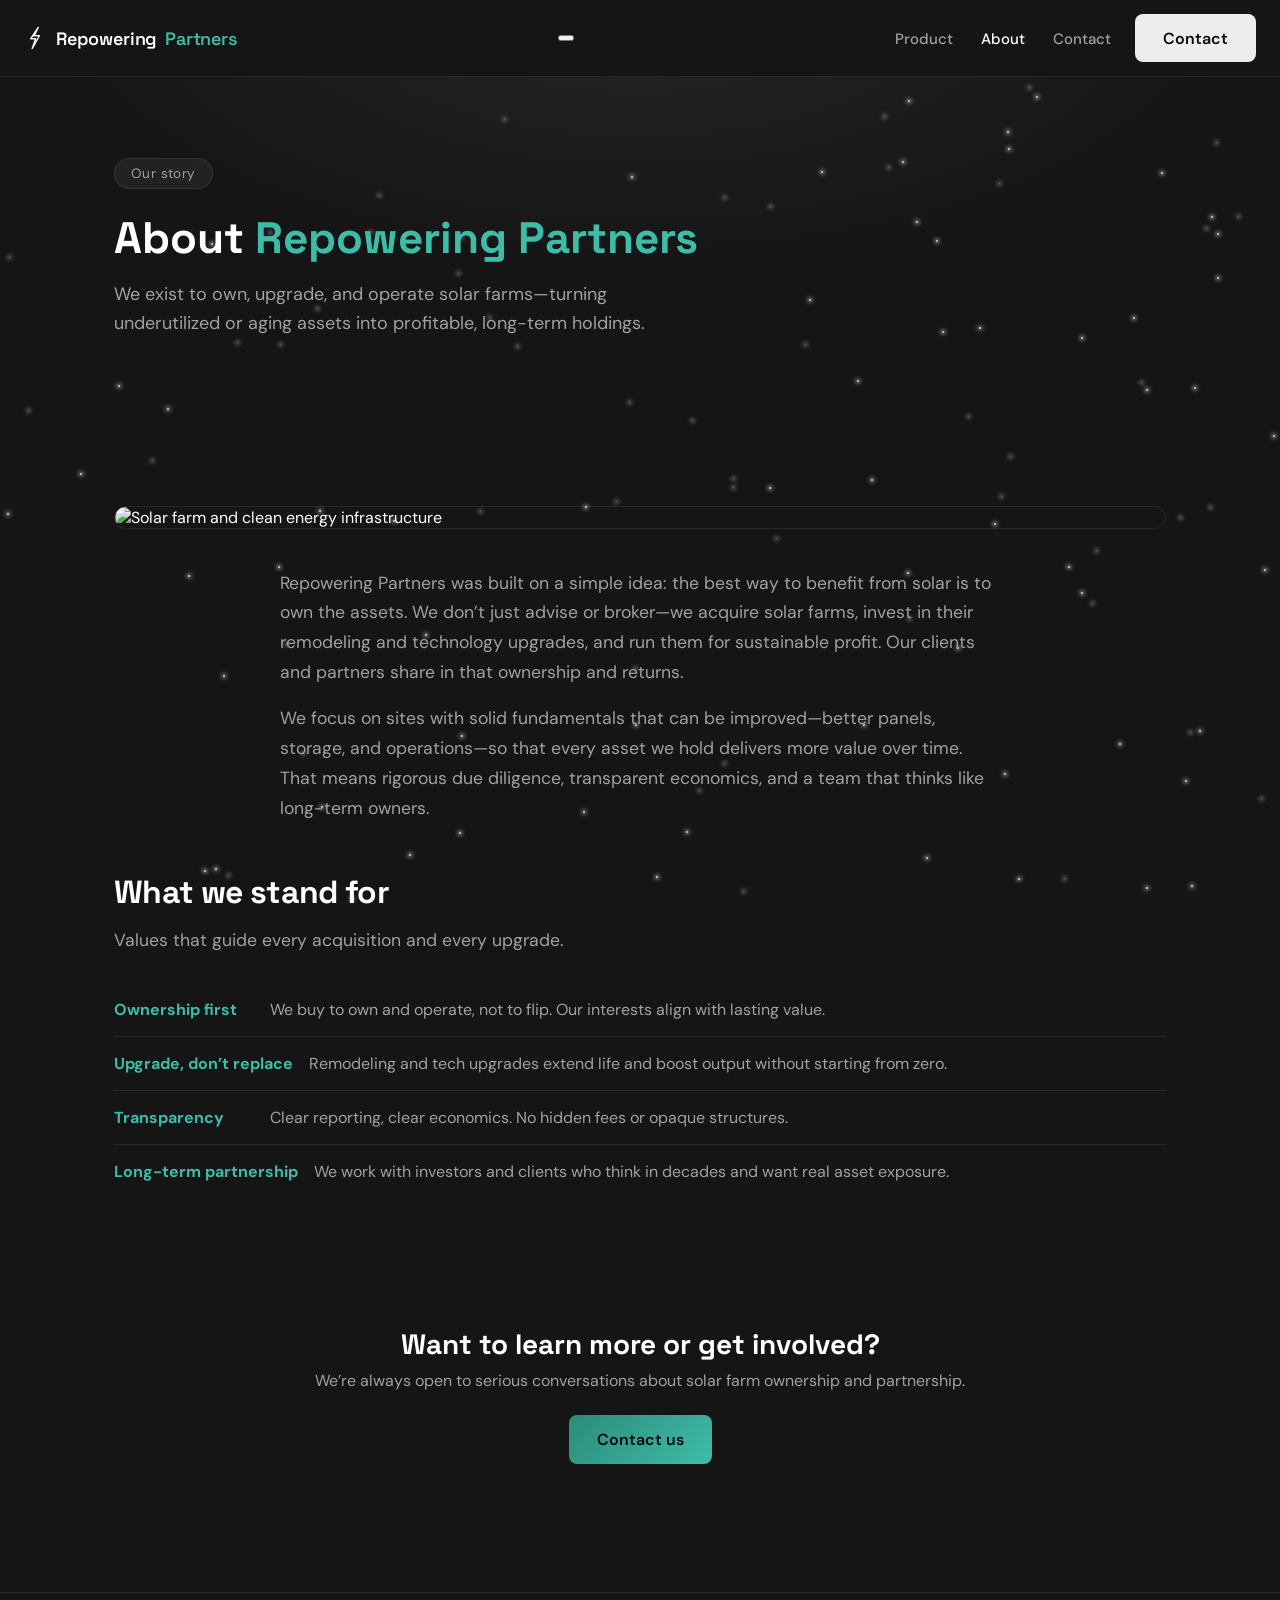
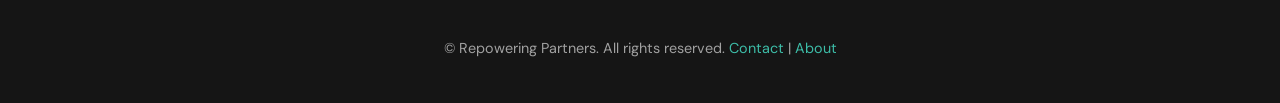
==== commit 8dc0d238: "t" ====
--- a/about.html
+++ b/about.html
@@ -7,7 +7,8 @@
   <link rel="icon" type="image/svg+xml" href="favicon.svg" />
   <link rel="preconnect" href="https://fonts.googleapis.com" />
   <link rel="preconnect" href="https://fonts.gstatic.com" crossorigin />
-  <link href="https://fonts.googleapis.com/css2?family=DM+Sans:wght@400;500;600;700&family=Space+Grotesk:wght@500;700&display=swap" rel="stylesheet" />
+  <link href="https://fonts.googleapis.com/css2?family=DM+Sans:ital,opsz,wght@0,9..40,400;0,9..40,500;0,9..40,600;0,9..40,700;1,9..40,400&display=swap" rel="stylesheet" />
+  <link href="https://fonts.googleapis.com/css2?family=Space+Grotesk:wght@400;500;600;700&display=swap" rel="stylesheet" />
   <link rel="stylesheet" href="css/styles.css" />
 </head>
 <body>
@@ -20,24 +21,31 @@
       <img src="favicon.svg" alt="" class="navbar__logo" width="24" height="24" />
       Repowering <span>Partners</span>
     </a>
-    <button class="navbar__toggle" type="button" aria-label="Toggle navigation">
+    <button
+      class="navbar__toggle"
+      type="button"
+      aria-label="Toggle navigation"
+      aria-expanded="false"
+      aria-controls="main-nav"
+    >
       <span class="navbar__toggle-bar"></span>
       <span class="navbar__toggle-bar"></span>
       <span class="navbar__toggle-bar"></span>
     </button>
-    <nav class="navbar__nav" id="main-nav">
+    <nav class="navbar__nav" id="main-nav" aria-label="Main navigation">
       <ul class="navbar__links">
         <li><a href="index.html">Product</a></li>
         <li><a href="about.html">About</a></li>
         <li><a href="contact.html">Contact</a></li>
       </ul>
+      <a href="contact.html" class="btn btn--nav">Contact</a>
     </nav>
   </header>
 
   <main>
     <section class="hero">
       <div class="container">
-        <span class="hero__badge animate-in">Our story</span>
+        <p class="hero__badge animate-in">Our story</p>
         <h1 class="hero__title animate-in animate-in--delay-1">About <span>Repowering Partners</span></h1>
         <p class="hero__subtitle animate-in animate-in--delay-2">
           We exist to own, upgrade, and operate solar farms—turning underutilized or aging assets into profitable, long-term holdings.
@@ -47,29 +55,38 @@
 
     <section class="section">
       <div class="container">
-        <div class="card" style="padding: 2rem; margin-bottom: 3rem;">
-           <p style="font-size: 1.1rem; line-height: 1.8; color: var(--text-muted);">
+        <div class="about-hero-image animate-on-scroll">
+          <img src="https://images.unsplash.com/photo-1508514177221-188b1cf16e9d?w=1200&q=85" alt="Solar farm and clean energy infrastructure" loading="lazy" decoding="async" />
+        </div>
+        <div class="about-intro">
+          <p>
             Repowering Partners was built on a simple idea: the best way to benefit from solar is to own the assets. 
             We don’t just advise or broker—we acquire solar farms, invest in their remodeling and technology upgrades, 
-            and run them for sustainable profit.
+            and run them for sustainable profit. Our clients and partners share in that ownership and returns.
+          </p>
+          <p>
+            We focus on sites with solid fundamentals that can be improved—better panels, storage, and operations—so 
+            that every asset we hold delivers more value over time. That means rigorous due diligence, transparent 
+            economics, and a team that thinks like long-term owners.
           </p>
         </div>
 
         <h2 class="section-title">What we stand for</h2>
-        <div class="grid-3" style="display:grid; grid-template-columns: repeat(auto-fit, minmax(280px, 1fr)); gap:1.5rem; margin-top:2rem;">
-          <div class="card">
-             <h3>Ownership first</h3>
-             <p style="color:var(--text-muted);">We buy to own and operate, not to flip. Our interests align with lasting value.</p>
-          </div>
-          <div class="card">
-             <h3>Upgrade, don’t replace</h3>
-             <p style="color:var(--text-muted);">Remodeling and tech upgrades extend life and boost output without starting from zero.</p>
-          </div>
-          <div class="card">
-             <h3>Transparency</h3>
-             <p style="color:var(--text-muted);">Clear reporting, clear economics. No hidden fees or opaque structures.</p>
-          </div>
-        </div>
+        <p class="section-subtitle">Values that guide every acquisition and every upgrade.</p>
+        <ul class="values-list">
+          <li><strong>Ownership first</strong> <span>We buy to own and operate, not to flip. Our interests align with lasting value.</span></li>
+          <li><strong>Upgrade, don’t replace</strong> <span>Remodeling and tech upgrades extend life and boost output without starting from zero.</span></li>
+          <li><strong>Transparency</strong> <span>Clear reporting, clear economics. No hidden fees or opaque structures.</span></li>
+          <li><strong>Long-term partnership</strong> <span>We work with investors and clients who think in decades and want real asset exposure.</span></li>
+        </ul>
+      </div>
+    </section>
+
+    <section class="cta-strip">
+      <div class="container">
+        <h2 class="cta-strip__title">Want to learn more or get involved?</h2>
+        <p class="cta-strip__text">We’re always open to serious conversations about solar farm ownership and partnership.</p>
+        <a href="contact.html" class="btn btn--primary">Contact us</a>
       </div>
     </section>
   </main>
@@ -83,4 +100,4 @@
   <script src="js/stars.js" defer></script>
   <script src="js/main.js" defer></script>
 </body>
-</html>+</html>
--- a/css/styles.css
+++ b/css/styles.css
@@ -1,63 +1,66 @@
-/* ===== Design tokens (Polished Dark) ===== */
+/* ===== Design tokens (Linear-style dark) ===== */
 :root {
-  --bg: #0e0e0e;
-  --bg-elevated: #161616;
-  --bg-card: rgba(30, 30, 30, 0.6); /* More transparent for glass effect */
+  --bg: #151515;
+  --bg-elevated: #1c1c1c;
+  --bg-card: rgba(28, 28, 28, 0.85);
   --border: rgba(255, 255, 255, 0.08);
-  --border-strong: rgba(255, 255, 255, 0.15);
+  --border-strong: rgba(255, 255, 255, 0.12);
+  --card-border: var(--border);
   --text-primary: #ffffff;
-  --text-muted: #a0a0a0;
-  
-  /* Polished Accent Colors */
-  --accent-teal: #1f6b5e;
+  --text-muted: #a1a1a1;
+  --accent: #e5e5e5;
+  --accent-teal: #2d8b7a;
   --accent-teal-bright: #3dbda8;
-  --accent-glow: rgba(61, 189, 168, 0.25);
-  
-  --star-color: rgba(255, 255, 255, 0.8);
-  --star-dim: rgba(255, 255, 255, 0.3);
+  --btn-nav-bg: #ededed;
+  --btn-nav-text: #0a0a0a;
+  --star-color: rgba(255, 255, 255, 0.85);
+  --star-dim: rgba(255, 255, 255, 0.4);
 }
 
 /* ===== Reset & base ===== */
 *, *::before, *::after { box-sizing: border-box; }
 html { scroll-behavior: smooth; }
-
 body {
   margin: 0;
-  font-family: 'DM Sans', system-ui, -apple-system, sans-serif;
+  font-family: 'DM Sans', 'Segoe UI', system-ui, -apple-system, sans-serif;
   background: var(--bg);
   color: var(--text-primary);
   min-height: 100vh;
   overflow-x: hidden;
-  -webkit-font-smoothing: antialiased;
-}
-
-/* Typography Polish */
-h1, h2, h3, .hero__title, .section-title, .navbar__brand {
-  font-family: 'Space Grotesk', system-ui, sans-serif;
-  letter-spacing: -0.02em;
-}
-
-/* ===== Animated Starfield ===== */
+}
+
+/* Display typography for headings / brand */
+h1, h2, h3,
+.hero__title,
+.section-title,
+.cta-strip__title,
+.navbar__brand {
+  font-family: 'Space Grotesk', system-ui, -apple-system, sans-serif;
+}
+
+/* ===== Animated starfield (moving stars) — kept as requested ===== */
 .starfield {
   position: fixed;
   inset: 0;
   z-index: -2;
   background: var(--bg);
-  pointer-events: none;
-}
-
-/* Added a subtle gradient mesh behind stars for depth */
+}
+
 .starfield::before {
   content: '';
   position: absolute;
   inset: 0;
   z-index: -1;
-  background: 
-    radial-gradient(circle at 50% -20%, rgba(61, 189, 168, 0.08) 0%, transparent 50%),
-    radial-gradient(circle at 100% 100%, rgba(10, 10, 10, 1) 0%, transparent 50%);
-}
-
-.stars { position: absolute; inset: 0; }
+  background: radial-gradient(ellipse 80% 50% at 50% 0%, rgba(40, 40, 40, 0.9) 0%, transparent 60%);
+  pointer-events: none;
+}
+
+/* Stars container */
+.stars {
+  position: absolute;
+  inset: 0;
+  z-index: 0;
+}
 
 .star {
   position: absolute;
@@ -65,26 +68,30 @@
   height: 2px;
   background: var(--star-color);
   border-radius: 50%;
-  animation: twinkle linear infinite, drift 40s ease-in-out infinite;
+  animation: twinkle linear infinite, drift 25s ease-in-out infinite;
+  box-shadow: 0 0 4px 1px var(--star-color);
 }
 
 .star.star--dim {
   background: var(--star-dim);
   width: 1px;
   height: 1px;
-  animation: twinkle 5s linear infinite;
+  animation: twinkle 4s linear 1s infinite, drift 35s ease-in-out infinite;
 }
 
 @keyframes twinkle {
-  0%, 100% { opacity: 0.3; }
+  0%, 100% { opacity: 0.35; }
   50% { opacity: 1; }
 }
+
 @keyframes drift {
-  0% { transform: translateY(0); }
-  100% { transform: translateY(-50px); }
-}
-
-/* ===== Navbar (Cleaned Up) ===== */
+  0%, 100% { transform: translate(0, 0); }
+  25% { transform: translate(3px, -2px); }
+  50% { transform: translate(-2px, 2px); }
+  75% { transform: translate(-3px, -1px); }
+}
+
+/* ===== Navbar (Linear-style) ===== */
 .navbar {
   position: fixed;
   top: 0;
@@ -94,276 +101,656 @@
   display: flex;
   align-items: center;
   justify-content: space-between;
-  padding: 1rem 1.5rem;
-  background: rgba(14, 14, 14, 0.0);
-  border-bottom: 1px solid transparent;
-  transition: all 0.3s ease;
-}
-
-.navbar.scrolled {
-  background: rgba(14, 14, 14, 0.85);
-  backdrop-filter: blur(12px);
-  -webkit-backdrop-filter: blur(12px);
+  padding: 0.875rem 1.5rem;
+  background: var(--bg);
   border-bottom: 1px solid var(--border);
-  padding: 0.75rem 1.5rem;
-}
+  transition: background 0.2s ease;
+}
+
+.navbar.scrolled { background: rgba(21, 21, 21, 0.95); backdrop-filter: blur(10px); }
 
 .navbar__brand {
   display: inline-flex;
   align-items: center;
-  gap: 0.75rem;
-  font-size: 1.15rem;
-  font-weight: 700;
+  gap: 0.5rem;
+  font-size: 1.125rem;
+  font-weight: 600;
   color: var(--text-primary);
   text-decoration: none;
+  letter-spacing: -0.01em;
+  transition: opacity 0.2s ease;
+}
+
+.navbar__brand:hover {
+  opacity: 0.9;
 }
 
 .navbar__logo {
-  filter: drop-shadow(0 0 5px rgba(255,255,255,0.3));
+  flex-shrink: 0;
+  opacity: 0.95;
 }
 
 .navbar__brand span { color: var(--accent-teal-bright); }
 
-/* Navigation Links - Fixed "White Dot" issue */
 .navbar__nav {
   display: flex;
   align-items: center;
+  gap: 1.5rem;
 }
 
 .navbar__links {
   display: flex;
-  gap: 2.5rem;
-  list-style: none !important; /* Force removal of bullets */
+  gap: 1.75rem;
+  list-style: none;
   margin: 0;
   padding: 0;
 }
 
-.navbar__links li {
-  display: block;
-}
-
 .navbar__links a {
-  position: relative;
   color: var(--text-muted);
   text-decoration: none;
-  font-size: 0.95rem;
+  font-size: 0.9375rem;
   font-weight: 500;
-  transition: color 0.2s ease;
+  transition: color 0.22s ease;
 }
 
 .navbar__links a:hover,
-.navbar__links a.active {
-  color: var(--text-primary);
-}
-
-/* Underline effect on hover instead of buttons */
-.navbar__links a::after {
-  content: '';
-  position: absolute;
-  bottom: -4px;
-  left: 0;
-  width: 0%;
-  height: 2px;
-  background: var(--accent-teal-bright);
-  transition: width 0.3s cubic-bezier(0.22, 1, 0.36, 1);
-}
-
-.navbar__links a:hover::after,
-.navbar__links a.active::after {
-  width: 100%;
-}
-
-/* Mobile Toggle Button */
-.navbar__toggle {
-  display: none;
-  background: none;
+.navbar__links a.active { color: var(--text-primary); }
+
+.btn--nav {
+  padding: 0.5rem 1rem;
+  font-size: 0.875rem;
+  font-weight: 500;
+  background: var(--btn-nav-bg);
+  color: var(--btn-nav-text);
+  border-radius: 6px;
+}
+
+.btn--nav {
+  transition: background 0.2s ease, color 0.2s ease;
+}
+
+.btn--nav:hover {
+  background: #fff;
+  color: var(--btn-nav-text);
+  box-shadow: none;
+  transform: none;
+}
+
+.navbar__links a:focus-visible,
+.navbar__brand:focus-visible {
+  outline: 2px solid var(--accent-teal-bright);
+  outline-offset: 3px;
+}
+
+@media (max-width: 768px) {
+  .navbar__nav { gap: 1rem; }
+  .navbar__links { gap: 1rem; }
+  .navbar__links li:first-child a { display: none; }
+}
+
+@media (max-width: 640px) {
+  .navbar { padding: 0.75rem 1rem; }
+  .navbar__brand { font-size: 1rem; }
+  .navbar__logo { width: 20px; height: 20px; }
+  .hero { padding: 3rem 0 4rem; }
+  .section { padding: 3rem 0; }
+  .cta-strip { padding: 3rem 1rem; }
+}
+
+/* ===== Animations (premium feel) ===== */
+@keyframes fade-in-up {
+  from {
+    opacity: 0;
+    transform: translateY(24px);
+  }
+  to {
+    opacity: 1;
+    transform: translateY(0);
+  }
+}
+
+@keyframes fade-in {
+  from { opacity: 0; }
+  to { opacity: 1; }
+}
+
+/* Hero entrance — plays on load */
+.animate-in {
+  opacity: 0;
+  animation: fade-in-up 0.8s cubic-bezier(0.22, 1, 0.36, 1) forwards;
+}
+
+.animate-in--delay-1 { animation-delay: 0.12s; }
+.animate-in--delay-2 { animation-delay: 0.24s; }
+
+/* Scroll-triggered reveal */
+.animate-on-scroll {
+  opacity: 0;
+  transform: translateY(28px);
+  transition: opacity 0.7s cubic-bezier(0.22, 1, 0.36, 1),
+              transform 0.7s cubic-bezier(0.22, 1, 0.36, 1);
+}
+
+.animate-on-scroll.is-visible {
+  opacity: 1;
+  transform: translateY(0);
+}
+
+.animate-on-scroll--delay-1 { transition-delay: 0.08s; }
+.animate-on-scroll--delay-2 { transition-delay: 0.16s; }
+
+.animate-on-scroll--stagger-0 { transition-delay: 0s; }
+.animate-on-scroll--stagger-1 { transition-delay: 0.1s; }
+.animate-on-scroll--stagger-2 { transition-delay: 0.2s; }
+
+/* ===== Main content area ===== */
+main {
+  padding-top: 80px;
+  min-height: 100vh;
+  padding-bottom: 4rem;
+}
+
+.container {
+  max-width: 1100px;
+  margin: 0 auto;
+  padding: 0 1.5rem;
+}
+
+.container--narrow {
+  max-width: 720px;
+}
+
+.container--wide {
+  max-width: 1280px;
+  padding: 0 1.5rem;
+}
+
+@media (min-width: 1400px) {
+  .container--wide {
+    max-width: 1400px;
+  }
+}
+
+/* ===== Buttons ===== */
+.btn {
+  display: inline-block;
+  padding: 0.85rem 1.75rem;
+  font-weight: 600;
+  text-decoration: none;
+  border-radius: 8px;
   border: none;
   cursor: pointer;
-  flex-direction: column;
-  gap: 6px;
-  padding: 0.5rem;
-  z-index: 101;
-}
-
-.navbar__toggle-bar {
-  width: 24px;
-  height: 2px;
-  background: white;
-  transition: 0.3s;
-}
-
-/* ===== Mobile Responsiveness ===== */
-@media (max-width: 768px) {
-  .navbar__toggle { display: flex; }
-  
-  .navbar__nav {
-    position: fixed;
-    top: 0;
-    right: 0;
-    width: 70%;
-    height: 100vh;
-    background: #111;
-    border-left: 1px solid var(--border);
-    flex-direction: column;
-    justify-content: center;
-    padding: 2rem;
-    gap: 2rem;
-    transform: translateX(100%);
-    transition: transform 0.4s cubic-bezier(0.16, 1, 0.3, 1);
-    box-shadow: -10px 0 30px rgba(0,0,0,0.8);
-  }
-  
-  .navbar__nav.is-open {
-    transform: translateX(0);
-  }
-
-  .navbar__links {
-    flex-direction: column;
-    align-items: center;
-    gap: 2rem;
-    font-size: 1.2rem;
-  }
-}
-
-/* ===== Layout ===== */
-main { padding-top: 80px; }
-.container { max-width: 1100px; margin: 0 auto; padding: 0 1.5rem; }
-
-/* ===== Hero Section ===== */
+  font-size: 1rem;
+  transition: transform 0.25s cubic-bezier(0.22, 1, 0.36, 1), box-shadow 0.25s ease;
+}
+
+.btn--primary {
+  background: linear-gradient(135deg, var(--accent-teal), var(--accent-teal-bright));
+  color: #0a0a0a;
+}
+
+.btn--primary:hover {
+  transform: translateY(-3px);
+  box-shadow: 0 12px 28px rgba(45, 139, 122, 0.4);
+}
+
+.btn--outline {
+  background: transparent;
+  color: var(--accent-teal-bright);
+  border: 1px solid var(--border-strong);
+}
+
+.btn--outline:hover {
+  background: rgba(255, 255, 255, 0.06);
+  transform: translateY(-2px);
+}
+
+.btn:focus-visible {
+  outline: 2px solid var(--accent-teal-bright);
+  outline-offset: 3px;
+}
+
+/* ===== Cards ===== */
+.card {
+  background: var(--bg-card);
+  border: 1px solid var(--border);
+  border-radius: 12px;
+  padding: 1.75rem;
+  backdrop-filter: blur(8px);
+  transition: border-color 0.25s ease, transform 0.35s cubic-bezier(0.22, 1, 0.36, 1), box-shadow 0.35s ease;
+}
+
+.card:hover {
+  border-color: var(--border-strong);
+  transform: translateY(-4px);
+  box-shadow: 0 20px 40px rgba(0, 0, 0, 0.25);
+}
+
+/* ===== Section titles ===== */
+.section-title {
+  font-size: clamp(1.5rem, 3vw, 2rem);
+  font-weight: 700;
+  margin-bottom: 0.5rem;
+  color: var(--text-primary);
+  letter-spacing: -0.02em;
+  max-width: 40rem;
+}
+
+.section-subtitle {
+  color: var(--text-muted);
+  font-size: 1.1rem;
+  margin-bottom: 2rem;
+  max-width: 40rem;
+}
+
+@media (min-width: 768px) {
+  .section-title,
+  .section-subtitle {
+    text-align: left;
+  }
+}
+
+/* ===== Footer ===== */
+.footer {
+  padding: 2rem 1.5rem;
+  text-align: center;
+  border-top: 1px solid var(--border);
+  background: var(--bg);
+  color: var(--text-muted);
+  font-size: 0.9rem;
+}
+
+.footer a { color: var(--accent-teal-bright); text-decoration: none; }
+.footer a:hover { text-decoration: underline; }
+.footer a:focus-visible { outline: 2px solid var(--accent-teal-bright); outline-offset: 2px; }
+
+/* ===== Hero ===== */
 .hero {
-  padding: 6rem 0 5rem;
+  padding: 4rem 0 5rem;
   text-align: center;
-  position: relative;
-}
-
-/* Hero Glow */
-.hero::after {
-  content: '';
-  position: absolute;
-  top: 40%;
-  left: 50%;
-  transform: translate(-50%, -50%);
-  width: 600px;
-  height: 400px;
-  background: radial-gradient(circle, var(--accent-glow) 0%, transparent 70%);
-  filter: blur(60px);
-  z-index: -1;
-  pointer-events: none;
-  opacity: 0.6;
+}
+
+.hero--home {
+  padding: 5rem 0 4rem;
+}
+
+.hero--home .hero__title {
+  font-size: clamp(2rem, 4.5vw, 3.25rem);
+  font-weight: 600;
+  letter-spacing: -0.03em;
+  line-height: 1.2;
 }
 
 .hero__badge {
   display: inline-block;
   padding: 0.4rem 1rem;
-  background: rgba(255, 255, 255, 0.03);
+  background: rgba(255, 255, 255, 0.06);
   border: 1px solid var(--border);
-  border-radius: 100px;
-  font-size: 0.8rem;
+  border-radius: 999px;
+  font-size: 0.85rem;
+  color: var(--text-muted);
+  margin-bottom: 1.5rem;
+  letter-spacing: 0.03em;
+}
+
+.hero__title {
+  font-size: clamp(2rem, 4vw, 2.75rem);
+  font-weight: 700;
+  line-height: 1.15;
+  margin: 0 0 1rem;
+  max-width: 700px;
+  margin-left: auto;
+  margin-right: auto;
+}
+
+.hero__title span { color: var(--accent-teal-bright); }
+
+.hero__subtitle {
+  font-size: 1.125rem;
+  color: var(--text-muted);
+  max-width: 560px;
+  margin: 0 auto 1.5rem;
+  line-height: 1.6;
+}
+
+@media (min-width: 768px) {
+  .hero {
+    text-align: left;
+  }
+
+  .hero__badge,
+  .hero__title,
+  .hero__subtitle,
+  .hero__link {
+    margin-left: 0;
+    margin-right: auto;
+  }
+
+  .hero__cta {
+    justify-content: flex-start;
+  }
+}
+
+.hero__link {
+  color: var(--text-muted);
+  font-size: 0.9375rem;
+  text-decoration: none;
+  transition: color 0.25s ease, transform 0.25s ease;
+  display: inline-block;
+}
+
+.hero__link:hover {
+  color: var(--text-primary);
+  transform: translateX(4px);
+}
+
+.hero__cta {
+  display: flex;
+  gap: 1rem;
+  justify-content: center;
+  flex-wrap: wrap;
+}
+
+/* ===== Sections ===== */
+.section {
+  padding: 4rem 0;
+}
+
+.section--alt { background: rgba(0, 0, 0, 0.2); }
+
+/* ===== Product preview (app-style block) ===== */
+.product-preview {
+  padding: 0 0 5rem;
+}
+
+.product-preview__frame {
+  position: relative;
+  border-radius: 12px;
+  overflow: hidden;
+  border: 1px solid var(--border);
+  box-shadow: 0 24px 48px rgba(0, 0, 0, 0.4);
+  transition: box-shadow 0.4s ease, border-color 0.3s ease;
+}
+
+.product-preview__frame:hover {
+  box-shadow: 0 32px 64px rgba(0, 0, 0, 0.5);
+  border-color: var(--border-strong);
+}
+
+.product-preview__img {
+  display: block;
+  width: 100%;
+  height: auto;
+  max-height: 480px;
+  object-fit: cover;
+  vertical-align: middle;
+  transition: transform 0.6s cubic-bezier(0.22, 1, 0.36, 1);
+}
+
+.product-preview__frame:hover .product-preview__img {
+  transform: scale(1.03);
+}
+
+@media (min-width: 1024px) {
+  .product-preview__img {
+    max-height: 560px;
+  }
+}
+
+@media (min-width: 1280px) {
+  .product-preview__img {
+    max-height: 620px;
+  }
+}
+
+.product-preview__overlay {
+  position: absolute;
+  bottom: 0;
+  left: 0;
+  right: 0;
+  padding: 1.5rem 1.5rem 1.25rem;
+  background: linear-gradient(to top, rgba(0, 0, 0, 0.85), transparent);
+}
+
+.product-preview__caption {
+  font-size: 0.9375rem;
+  color: var(--text-primary);
+  max-width: 640px;
+}
+
+.product-preview__badge {
+  display: inline-block;
+  margin-right: 0.5rem;
+  padding: 0.2rem 0.5rem;
+  background: rgba(255, 255, 255, 0.12);
+  border-radius: 4px;
+  font-size: 0.75rem;
+  color: var(--text-muted);
+}
+
+/* ===== Image row (feature images) ===== */
+.image-row {
+  display: grid;
+  grid-template-columns: repeat(3, 1fr);
+  gap: 1.25rem;
+  margin-bottom: 2.5rem;
+}
+
+@media (max-width: 768px) {
+  .image-row { grid-template-columns: 1fr; }
+}
+
+.image-card {
+  margin: 0;
+  border-radius: 10px;
+  overflow: hidden;
+  border: 1px solid var(--border);
+  transition: transform 0.35s cubic-bezier(0.22, 1, 0.36, 1), box-shadow 0.35s ease;
+}
+
+.image-card:hover {
+  transform: translateY(-4px);
+  box-shadow: 0 16px 40px rgba(0, 0, 0, 0.35);
+}
+
+.image-card img {
+  width: 100%;
+  height: 200px;
+  object-fit: cover;
+  display: block;
+  transition: transform 0.5s cubic-bezier(0.22, 1, 0.36, 1);
+}
+
+.image-card:hover img {
+  transform: scale(1.06);
+}
+
+@media (min-width: 1024px) {
+  .image-card img {
+    height: 260px;
+  }
+}
+
+@media (min-width: 1280px) {
+  .image-card img {
+    height: 300px;
+  }
+}
+
+.image-card figcaption {
+  padding: 0.75rem 1rem;
+  font-size: 0.9rem;
   font-weight: 500;
-  color: var(--accent-teal-bright);
-  margin-bottom: 1.5rem;
-  letter-spacing: 0.05em;
-  text-transform: uppercase;
-}
-
-.hero__title {
-  font-size: clamp(2.5rem, 5vw, 4rem);
-  font-weight: 700;
-  line-height: 1.1;
-  margin: 0 auto 1.25rem;
-  max-width: 800px;
-  color: white;
-}
-
-.hero__subtitle {
-  font-size: 1.15rem;
-  color: var(--text-muted);
-  max-width: 600px;
-  margin: 0 auto 2.5rem;
-  line-height: 1.6;
-}
-
-/* ===== Buttons ===== */
-.btn {
-  display: inline-flex;
+  color: var(--text-muted);
+  background: var(--bg-card);
+}
+
+.grid-3 {
+  display: grid;
+  grid-template-columns: repeat(auto-fit, minmax(280px, 1fr));
+  gap: 1.5rem;
+}
+
+.feature-card {
+  text-align: center;
+}
+
+.feature-card__icon {
+  width: 56px;
+  height: 56px;
+  margin: 0 auto 1rem;
+  background: rgba(255, 255, 255, 0.1);
+  border-radius: 12px;
+  display: flex;
   align-items: center;
   justify-content: center;
-  padding: 0.9rem 2.2rem;
-  font-weight: 600;
-  text-decoration: none;
-  border-radius: 8px;
-  font-size: 1rem;
-  transition: all 0.3s cubic-bezier(0.22, 1, 0.36, 1);
-  border: none;
-  cursor: pointer;
-}
-
-.btn--primary {
-  background: var(--text-primary);
-  color: #000;
-}
-
-.btn--primary:hover {
-  background: var(--accent-teal-bright);
-  transform: translateY(-3px);
-  box-shadow: 0 0 25px rgba(61, 189, 168, 0.5);
-}
-
-/* ===== Cards & Polished UI ===== */
-.card, .product-preview__frame, .image-card {
-  background: var(--bg-card);
-  border: 1px solid var(--border);
-  backdrop-filter: blur(16px);
-  -webkit-backdrop-filter: blur(16px);
-  box-shadow: 0 4px 24px -1px rgba(0, 0, 0, 0.2);
-  border-radius: 16px;
-  transition: all 0.4s ease;
-}
-
-.card:hover, .product-preview__frame:hover, .image-card:hover {
-  border-color: var(--border-strong);
-  box-shadow: 0 20px 40px -5px rgba(0, 0, 0, 0.5);
-  transform: translateY(-5px);
-}
-
-/* Form Styling */
-.form-group { margin-bottom: 1.5rem; }
-.form-group label { display: block; margin-bottom: 0.5rem; color: var(--text-primary); font-size: 0.9rem; }
-.form-group input, .form-group textarea {
+  color: var(--accent-teal-bright);
+}
+
+.feature-card__icon svg {
+  width: 28px;
+  height: 28px;
+}
+
+.feature-card h3 {
+  font-size: 1.2rem;
+  margin: 0 0 0.5rem;
+  color: var(--text-primary);
+}
+
+.feature-card p {
+  margin: 0;
+  color: var(--text-muted);
+  font-size: 0.95rem;
+  line-height: 1.5;
+}
+
+/* ===== CTA strip ===== */
+.cta-strip {
+  text-align: center;
+  padding: 4rem 1.5rem;
+}
+
+.cta-strip__title {
+  font-size: 1.75rem;
+  margin: 0 0 0.5rem;
+}
+
+.cta-strip__text {
+  color: var(--text-muted);
+  margin: 0 0 1.5rem;
+}
+
+.cta-strip {
+  background: transparent;
+}
+
+/* ===== Contact form ===== */
+.form-group {
+  margin-bottom: 1.25rem;
+}
+
+.form-group label {
+  display: block;
+  margin-bottom: 0.4rem;
+  font-weight: 500;
+  color: var(--text-primary);
+}
+
+.form-group input,
+.form-group textarea {
   width: 100%;
-  padding: 0.85rem 1rem;
-  background: rgba(0,0,0,0.3);
+  padding: 0.75rem 1rem;
+  background: var(--bg-elevated);
   border: 1px solid var(--border);
   border-radius: 8px;
-  color: white;
+  color: var(--text-primary);
+  font-size: 1rem;
   font-family: inherit;
-  transition: border-color 0.2s, background 0.2s;
-}
-
-.form-group input:focus, .form-group textarea:focus {
+}
+
+.form-group input:focus,
+.form-group textarea:focus {
   outline: none;
   border-color: var(--accent-teal-bright);
-  background: rgba(0,0,0,0.6);
-}
-
-/* Animations */
-.animate-in { opacity: 0; animation: fadeUp 0.8s cubic-bezier(0.2, 1, 0.3, 1) forwards; }
-.animate-in--delay-1 { animation-delay: 0.1s; }
-.animate-in--delay-2 { animation-delay: 0.2s; }
-
-@keyframes fadeUp {
-  from { opacity: 0; transform: translateY(20px); }
-  to { opacity: 1; transform: translateY(0); }
-}
-
-/* Footer */
-.footer {
-  padding: 3rem 1.5rem;
-  border-top: 1px solid var(--border);
-  text-align: center;
-  color: var(--text-muted);
-  font-size: 0.875rem;
-  background: #0a0a0a;
-}
-.footer a { color: var(--accent-teal-bright); text-decoration: none; margin: 0 0.5rem; }
-.footer a:hover { text-decoration: underline; }+  box-shadow: 0 0 0 3px rgba(45, 139, 122, 0.2);
+}
+
+.form-group textarea { min-height: 140px; resize: vertical; }
+
+.form-group input::placeholder,
+.form-group textarea::placeholder { color: var(--text-muted); opacity: 0.8; }
+
+.contact-info {
+  margin-top: 2rem;
+}
+
+.contact-info p {
+  margin: 0.5rem 0;
+  color: var(--text-muted);
+}
+
+
+/* ===== About content ===== */
+.about-hero-image {
+  margin: 0 auto 2.5rem;
+  border-radius: 12px;
+  overflow: hidden;
+  border: 1px solid var(--border);
+  max-width: 900px;
+}
+
+.about-hero-image img {
+  width: 100%;
+  height: auto;
+  max-height: 400px;
+  object-fit: cover;
+  display: block;
+  transition: transform 0.6s cubic-bezier(0.22, 1, 0.36, 1);
+}
+
+.about-hero-image:hover img {
+  transform: scale(1.02);
+}
+
+@media (min-width: 1024px) {
+  .about-hero-image { max-width: 100%; }
+  .about-hero-image img { max-height: 480px; }
+}
+
+@media (min-width: 1280px) {
+  .about-hero-image img { max-height: 520px; }
+}
+
+.about-intro {
+  max-width: 720px;
+  margin: 0 auto 3rem;
+  font-size: 1.1rem;
+  line-height: 1.7;
+  color: var(--text-muted);
+}
+
+.about-intro p { margin: 0 0 1rem; }
+
+.values-list {
+  list-style: none;
+  padding: 0;
+  margin: 2rem 0 0;
+}
+
+.values-list li {
+  padding: 1rem 0;
+  border-bottom: 1px solid var(--card-border);
+  display: flex;
+  align-items: flex-start;
+  gap: 1rem;
+}
+
+.values-list li:last-child { border-bottom: none; }
+
+.values-list strong { color: var(--accent-teal-bright); min-width: 140px; }
+.values-list span { color: var(--text-muted); }
+.values-list li { border-bottom-color: var(--border); }
+
+.contact-info a { color: var(--accent-teal-bright); }
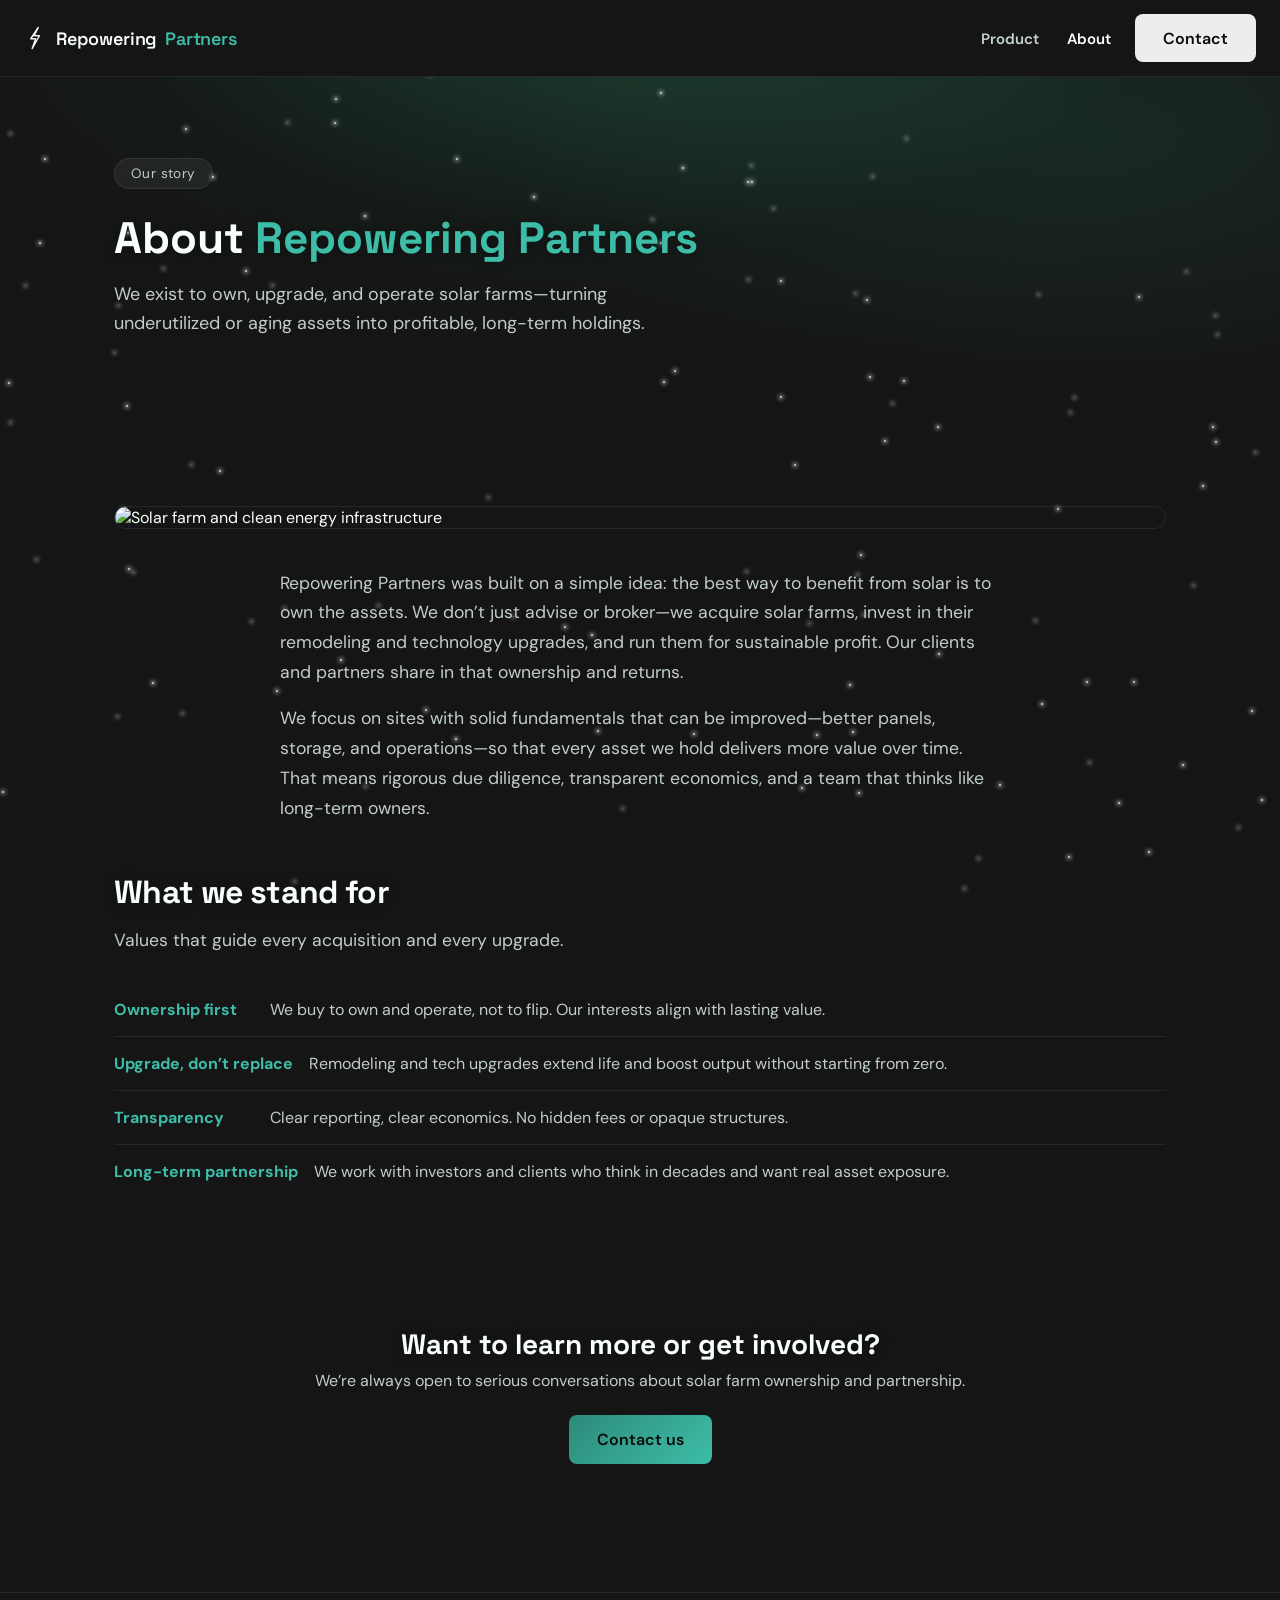
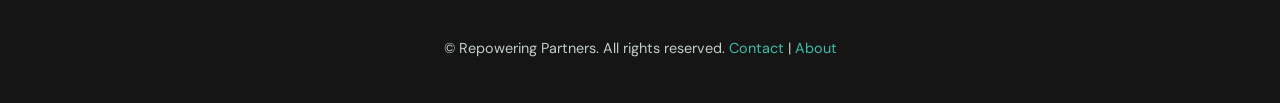
==== commit ebd49548: "t" ====
--- a/about.html
+++ b/about.html
@@ -36,7 +36,6 @@
       <ul class="navbar__links">
         <li><a href="index.html">Product</a></li>
         <li><a href="about.html">About</a></li>
-        <li><a href="contact.html">Contact</a></li>
       </ul>
       <a href="contact.html" class="btn btn--nav">Contact</a>
     </nav>
@@ -60,13 +59,13 @@
         </div>
         <div class="about-intro">
           <p>
-            Repowering Partners was built on a simple idea: the best way to benefit from solar is to own the assets. 
-            We don’t just advise or broker—we acquire solar farms, invest in their remodeling and technology upgrades, 
+            Repowering Partners was built on a simple idea: the best way to benefit from solar is to own the assets.
+            We don’t just advise or broker—we acquire solar farms, invest in their remodeling and technology upgrades,
             and run them for sustainable profit. Our clients and partners share in that ownership and returns.
           </p>
           <p>
-            We focus on sites with solid fundamentals that can be improved—better panels, storage, and operations—so 
-            that every asset we hold delivers more value over time. That means rigorous due diligence, transparent 
+            We focus on sites with solid fundamentals that can be improved—better panels, storage, and operations—so
+            that every asset we hold delivers more value over time. That means rigorous due diligence, transparent
             economics, and a team that thinks like long-term owners.
           </p>
         </div>
@@ -100,4 +99,4 @@
   <script src="js/stars.js" defer></script>
   <script src="js/main.js" defer></script>
 </body>
-</html>
+</html>
--- a/css/styles.css
+++ b/css/styles.css
@@ -6,8 +6,8 @@
   --border: rgba(255, 255, 255, 0.08);
   --border-strong: rgba(255, 255, 255, 0.12);
   --card-border: var(--border);
-  --text-primary: #ffffff;
-  --text-muted: #a1a1a1;
+  --text-primary: #f8fffb;
+  --text-muted: #c1cec7;
   --accent: #e5e5e5;
   --accent-teal: #2d8b7a;
   --accent-teal-bright: #3dbda8;
@@ -27,6 +27,8 @@
   color: var(--text-primary);
   min-height: 100vh;
   overflow-x: hidden;
+  -webkit-font-smoothing: antialiased;
+  text-rendering: optimizeLegibility;
 }
 
 /* Display typography for headings / brand */
@@ -38,6 +40,14 @@
   font-family: 'Space Grotesk', system-ui, -apple-system, sans-serif;
 }
 
+/* Improve heading readability */
+.hero__title,
+.section-title,
+.cta-strip__title,
+.feature-card h3 {
+  text-shadow: 0 1px 12px rgba(0, 0, 0, 0.35);
+}
+
 /* ===== Animated starfield (moving stars) — kept as requested ===== */
 .starfield {
   position: fixed;
@@ -51,7 +61,9 @@
   position: absolute;
   inset: 0;
   z-index: -1;
-  background: radial-gradient(ellipse 80% 50% at 50% 0%, rgba(40, 40, 40, 0.9) 0%, transparent 60%);
+  background:
+    radial-gradient(ellipse 85% 55% at 50% 0%, rgba(34, 98, 70, 0.55) 0%, rgba(20, 40, 30, 0.25) 48%, transparent 72%),
+    radial-gradient(ellipse 70% 45% at 85% 15%, rgba(61, 189, 168, 0.12) 0%, transparent 65%);
   pointer-events: none;
 }
 
@@ -146,16 +158,24 @@
   padding: 0;
 }
 
+.navbar__links li {
+  list-style: none;
+}
+
+.navbar__links li::marker {
+  content: '';
+}
+
 .navbar__links a {
-  color: var(--text-muted);
+  color: #c8d5ce;
   text-decoration: none;
   font-size: 0.9375rem;
-  font-weight: 500;
+  font-weight: 600;
   transition: color 0.22s ease;
 }
 
 .navbar__links a:hover,
-.navbar__links a.active { color: var(--text-primary); }
+.navbar__links a.active { color: #ffffff; }
 
 .btn--nav {
   padding: 0.5rem 1rem;
@@ -181,6 +201,11 @@
 .navbar__brand:focus-visible {
   outline: 2px solid var(--accent-teal-bright);
   outline-offset: 3px;
+}
+
+/* Hide unstyled toggle button that can appear as a white dot */
+.navbar__toggle {
+  display: none;
 }
 
 @media (max-width: 768px) {
@@ -691,7 +716,6 @@
   color: var(--text-muted);
 }
 
-
 /* ===== About content ===== */
 .about-hero-image {
   margin: 0 auto 2.5rem;
@@ -753,4 +777,4 @@
 .values-list span { color: var(--text-muted); }
 .values-list li { border-bottom-color: var(--border); }
 
-.contact-info a { color: var(--accent-teal-bright); }
+.contact-info a { color: var(--accent-teal-bright); }
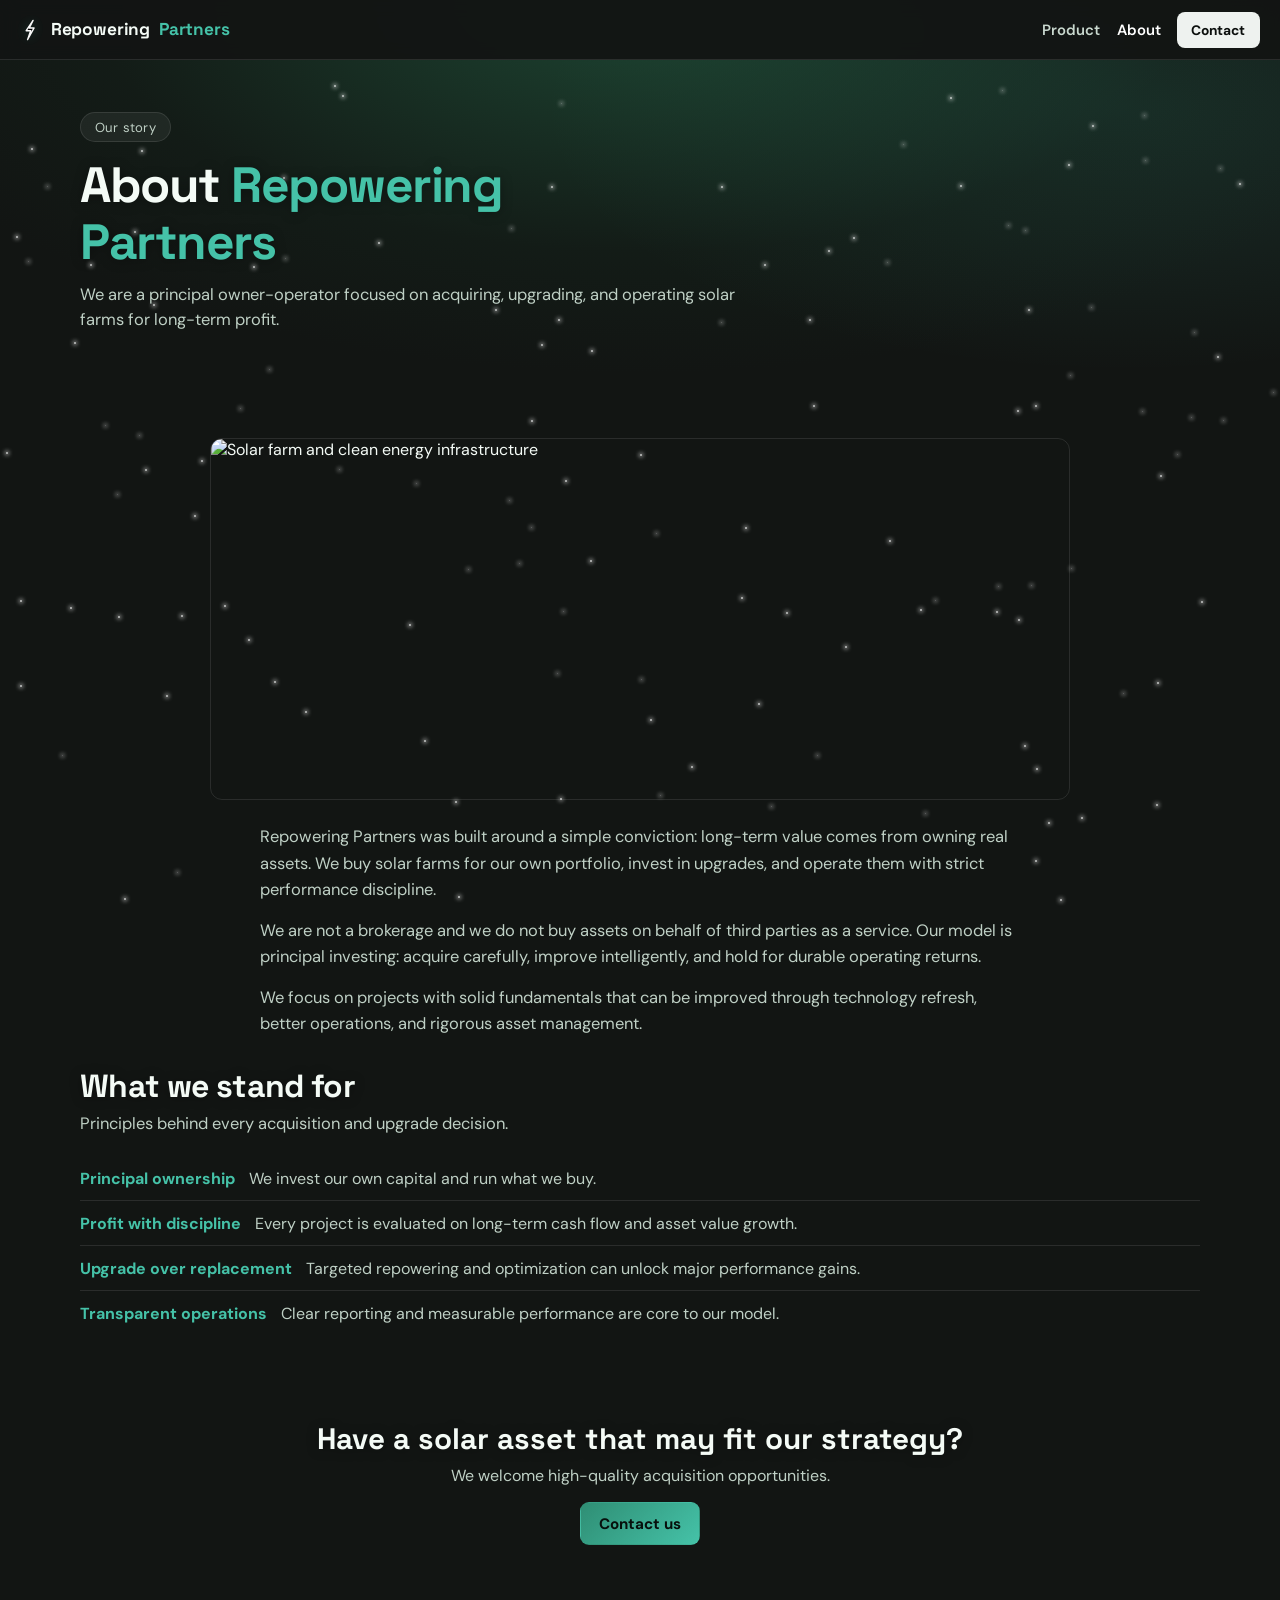
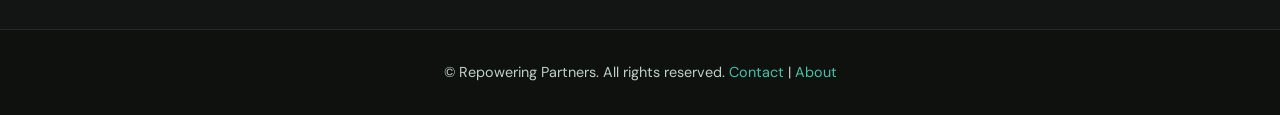
==== commit 47f3b541: "t" ====
--- a/about.html
+++ b/about.html
@@ -7,7 +7,7 @@
   <link rel="icon" type="image/svg+xml" href="favicon.svg" />
   <link rel="preconnect" href="https://fonts.googleapis.com" />
   <link rel="preconnect" href="https://fonts.gstatic.com" crossorigin />
-  <link href="https://fonts.googleapis.com/css2?family=DM+Sans:ital,opsz,wght@0,9..40,400;0,9..40,500;0,9..40,600;0,9..40,700;1,9..40,400&display=swap" rel="stylesheet" />
+  <link href="https://fonts.googleapis.com/css2?family=DM+Sans:ital,opsz,wght@0,9..40,400;0,9..40,500;0,9..40,600;0,9..40,700&display=swap" rel="stylesheet" />
   <link href="https://fonts.googleapis.com/css2?family=Space+Grotesk:wght@400;500;600;700&display=swap" rel="stylesheet" />
   <link rel="stylesheet" href="css/styles.css" />
 </head>
@@ -18,26 +18,16 @@
 
   <header class="navbar">
     <a href="index.html" class="navbar__brand">
-      <img src="favicon.svg" alt="" class="navbar__logo" width="24" height="24" />
+      <img src="favicon.svg" alt="" class="navbar__logo" width="22" height="22" />
       Repowering <span>Partners</span>
     </a>
-    <button
-      class="navbar__toggle"
-      type="button"
-      aria-label="Toggle navigation"
-      aria-expanded="false"
-      aria-controls="main-nav"
-    >
-      <span class="navbar__toggle-bar"></span>
-      <span class="navbar__toggle-bar"></span>
-      <span class="navbar__toggle-bar"></span>
-    </button>
+
     <nav class="navbar__nav" id="main-nav" aria-label="Main navigation">
       <ul class="navbar__links">
         <li><a href="index.html">Product</a></li>
         <li><a href="about.html">About</a></li>
       </ul>
-      <a href="contact.html" class="btn btn--nav">Contact</a>
+      <a href="contact.html" class="btn--nav">Contact</a>
     </nav>
   </header>
 
@@ -47,7 +37,7 @@
         <p class="hero__badge animate-in">Our story</p>
         <h1 class="hero__title animate-in animate-in--delay-1">About <span>Repowering Partners</span></h1>
         <p class="hero__subtitle animate-in animate-in--delay-2">
-          We exist to own, upgrade, and operate solar farms—turning underutilized or aging assets into profitable, long-term holdings.
+          We are a principal owner-operator focused on acquiring, upgrading, and operating solar farms for long-term profit.
         </p>
       </div>
     </section>
@@ -57,34 +47,35 @@
         <div class="about-hero-image animate-on-scroll">
           <img src="https://images.unsplash.com/photo-1508514177221-188b1cf16e9d?w=1200&q=85" alt="Solar farm and clean energy infrastructure" loading="lazy" decoding="async" />
         </div>
+
         <div class="about-intro">
           <p>
-            Repowering Partners was built on a simple idea: the best way to benefit from solar is to own the assets.
-            We don’t just advise or broker—we acquire solar farms, invest in their remodeling and technology upgrades,
-            and run them for sustainable profit. Our clients and partners share in that ownership and returns.
+            Repowering Partners was built around a simple conviction: long-term value comes from owning real assets. We buy solar farms for our own portfolio, invest in upgrades, and operate them with strict performance discipline.
           </p>
           <p>
-            We focus on sites with solid fundamentals that can be improved—better panels, storage, and operations—so
-            that every asset we hold delivers more value over time. That means rigorous due diligence, transparent
-            economics, and a team that thinks like long-term owners.
+            We are not a brokerage and we do not buy assets on behalf of third parties as a service. Our model is principal investing: acquire carefully, improve intelligently, and hold for durable operating returns.
+          </p>
+          <p>
+            We focus on projects with solid fundamentals that can be improved through technology refresh, better operations, and rigorous asset management.
           </p>
         </div>
 
         <h2 class="section-title">What we stand for</h2>
-        <p class="section-subtitle">Values that guide every acquisition and every upgrade.</p>
+        <p class="section-subtitle">Principles behind every acquisition and upgrade decision.</p>
+
         <ul class="values-list">
-          <li><strong>Ownership first</strong> <span>We buy to own and operate, not to flip. Our interests align with lasting value.</span></li>
-          <li><strong>Upgrade, don’t replace</strong> <span>Remodeling and tech upgrades extend life and boost output without starting from zero.</span></li>
-          <li><strong>Transparency</strong> <span>Clear reporting, clear economics. No hidden fees or opaque structures.</span></li>
-          <li><strong>Long-term partnership</strong> <span>We work with investors and clients who think in decades and want real asset exposure.</span></li>
+          <li><strong>Principal ownership</strong> <span>We invest our own capital and run what we buy.</span></li>
+          <li><strong>Profit with discipline</strong> <span>Every project is evaluated on long-term cash flow and asset value growth.</span></li>
+          <li><strong>Upgrade over replacement</strong> <span>Targeted repowering and optimization can unlock major performance gains.</span></li>
+          <li><strong>Transparent operations</strong> <span>Clear reporting and measurable performance are core to our model.</span></li>
         </ul>
       </div>
     </section>
 
     <section class="cta-strip">
       <div class="container">
-        <h2 class="cta-strip__title">Want to learn more or get involved?</h2>
-        <p class="cta-strip__text">We’re always open to serious conversations about solar farm ownership and partnership.</p>
+        <h2 class="cta-strip__title">Have a solar asset that may fit our strategy?</h2>
+        <p class="cta-strip__text">We welcome high-quality acquisition opportunities.</p>
         <a href="contact.html" class="btn btn--primary">Contact us</a>
       </div>
     </section>
--- a/css/styles.css
+++ b/css/styles.css
@@ -1,25 +1,25 @@
-/* ===== Design tokens (Linear-style dark) ===== */
+/* ===== Design tokens ===== */
 :root {
-  --bg: #151515;
-  --bg-elevated: #1c1c1c;
-  --bg-card: rgba(28, 28, 28, 0.85);
-  --border: rgba(255, 255, 255, 0.08);
-  --border-strong: rgba(255, 255, 255, 0.12);
-  --card-border: var(--border);
-  --text-primary: #f8fffb;
-  --text-muted: #c1cec7;
-  --accent: #e5e5e5;
-  --accent-teal: #2d8b7a;
-  --accent-teal-bright: #3dbda8;
-  --btn-nav-bg: #ededed;
-  --btn-nav-text: #0a0a0a;
-  --star-color: rgba(255, 255, 255, 0.85);
-  --star-dim: rgba(255, 255, 255, 0.4);
+  --bg: #121513;
+  --bg-elevated: #1a1f1b;
+  --bg-card: rgba(23, 29, 25, 0.86);
+  --border: rgba(255, 255, 255, 0.1);
+  --border-strong: rgba(255, 255, 255, 0.18);
+  --text-primary: #f4fbf6;
+  --text-muted: #bfd0c5;
+  --accent-teal: #2f8e74;
+  --accent-teal-bright: #45c2a8;
+  --btn-nav-bg: #eef2ef;
+  --btn-nav-text: #0b0f0d;
+  --star-color: rgba(255, 255, 255, 0.8);
+  --star-dim: rgba(255, 255, 255, 0.35);
+  --shadow: 0 14px 34px rgba(0, 0, 0, 0.28);
 }
 
 /* ===== Reset & base ===== */
 *, *::before, *::after { box-sizing: border-box; }
 html { scroll-behavior: smooth; }
+
 body {
   margin: 0;
   font-family: 'DM Sans', 'Segoe UI', system-ui, -apple-system, sans-serif;
@@ -31,7 +31,6 @@
   text-rendering: optimizeLegibility;
 }
 
-/* Display typography for headings / brand */
 h1, h2, h3,
 .hero__title,
 .section-title,
@@ -40,15 +39,9 @@
   font-family: 'Space Grotesk', system-ui, -apple-system, sans-serif;
 }
 
-/* Improve heading readability */
-.hero__title,
-.section-title,
-.cta-strip__title,
-.feature-card h3 {
-  text-shadow: 0 1px 12px rgba(0, 0, 0, 0.35);
-}
-
-/* ===== Animated starfield (moving stars) — kept as requested ===== */
+a { color: inherit; }
+
+/* ===== Starfield ===== */
 .starfield {
   position: fixed;
   inset: 0;
@@ -62,12 +55,11 @@
   inset: 0;
   z-index: -1;
   background:
-    radial-gradient(ellipse 85% 55% at 50% 0%, rgba(34, 98, 70, 0.55) 0%, rgba(20, 40, 30, 0.25) 48%, transparent 72%),
-    radial-gradient(ellipse 70% 45% at 85% 15%, rgba(61, 189, 168, 0.12) 0%, transparent 65%);
+    radial-gradient(ellipse 85% 56% at 50% 0%, rgba(37, 103, 72, 0.58) 0%, rgba(22, 47, 34, 0.25) 50%, transparent 74%),
+    radial-gradient(ellipse 70% 45% at 88% 12%, rgba(69, 194, 168, 0.14) 0%, transparent 65%);
   pointer-events: none;
 }
 
-/* Stars container */
 .stars {
   position: absolute;
   inset: 0;
@@ -80,14 +72,14 @@
   height: 2px;
   background: var(--star-color);
   border-radius: 50%;
+  box-shadow: 0 0 4px 1px var(--star-color);
   animation: twinkle linear infinite, drift 25s ease-in-out infinite;
-  box-shadow: 0 0 4px 1px var(--star-color);
 }
 
 .star.star--dim {
-  background: var(--star-dim);
   width: 1px;
   height: 1px;
+  background: var(--star-dim);
   animation: twinkle 4s linear 1s infinite, drift 35s ease-in-out infinite;
 }
 
@@ -103,43 +95,37 @@
   75% { transform: translate(-3px, -1px); }
 }
 
-/* ===== Navbar (Linear-style) ===== */
+/* ===== Navbar ===== */
 .navbar {
   position: fixed;
-  top: 0;
-  left: 0;
-  right: 0;
+  inset: 0 0 auto 0;
   z-index: 100;
   display: flex;
   align-items: center;
   justify-content: space-between;
-  padding: 0.875rem 1.5rem;
-  background: var(--bg);
+  padding: 0.7rem 1.25rem;
+  background: rgba(18, 21, 19, 0.95);
   border-bottom: 1px solid var(--border);
-  transition: background 0.2s ease;
-}
-
-.navbar.scrolled { background: rgba(21, 21, 21, 0.95); backdrop-filter: blur(10px); }
+  backdrop-filter: blur(8px);
+}
+
+.navbar.scrolled {
+  background: rgba(18, 21, 19, 0.98);
+}
 
 .navbar__brand {
   display: inline-flex;
   align-items: center;
   gap: 0.5rem;
-  font-size: 1.125rem;
-  font-weight: 600;
-  color: var(--text-primary);
   text-decoration: none;
+  font-size: 1.08rem;
+  font-weight: 700;
   letter-spacing: -0.01em;
-  transition: opacity 0.2s ease;
-}
-
-.navbar__brand:hover {
-  opacity: 0.9;
 }
 
 .navbar__logo {
+  opacity: 0.95;
   flex-shrink: 0;
-  opacity: 0.95;
 }
 
 .navbar__brand span { color: var(--accent-teal-bright); }
@@ -147,193 +133,199 @@
 .navbar__nav {
   display: flex;
   align-items: center;
-  gap: 1.5rem;
+  gap: 1rem;
 }
 
 .navbar__links {
   display: flex;
-  gap: 1.75rem;
+  align-items: center;
+  gap: 1.05rem;
   list-style: none;
   margin: 0;
   padding: 0;
 }
 
-.navbar__links li {
+.navbar__links li,
+.navbar__links li::marker {
   list-style: none;
-}
-
-.navbar__links li::marker {
   content: '';
 }
 
 .navbar__links a {
-  color: #c8d5ce;
+  color: #c9d8cf;
   text-decoration: none;
-  font-size: 0.9375rem;
+  font-size: 0.93rem;
   font-weight: 600;
-  transition: color 0.22s ease;
+  transition: color 0.2s ease;
 }
 
 .navbar__links a:hover,
-.navbar__links a.active { color: #ffffff; }
+.navbar__links a.active {
+  color: #ffffff;
+}
+
+.navbar__toggle { display: none; } /* ensures no mystery white dot */
 
 .btn--nav {
-  padding: 0.5rem 1rem;
-  font-size: 0.875rem;
-  font-weight: 500;
+  display: inline-flex;
+  align-items: center;
+  justify-content: center;
+  min-height: 36px;
+  padding: 0.45rem 0.85rem;
+  border-radius: 8px;
   background: var(--btn-nav-bg);
   color: var(--btn-nav-text);
-  border-radius: 6px;
-}
-
-.btn--nav {
-  transition: background 0.2s ease, color 0.2s ease;
+  font-size: 0.86rem;
+  font-weight: 700;
+  text-decoration: none;
+  border: 1px solid transparent;
+  transition: transform 0.2s ease, background 0.2s ease, border-color 0.2s ease;
 }
 
 .btn--nav:hover {
   background: #fff;
-  color: var(--btn-nav-text);
-  box-shadow: none;
-  transform: none;
-}
-
+  transform: translateY(-1px);
+}
+
+.btn--nav.active {
+  border-color: rgba(69, 194, 168, 0.5);
+}
+
+.navbar__brand:focus-visible,
 .navbar__links a:focus-visible,
-.navbar__brand:focus-visible {
+.btn:focus-visible {
   outline: 2px solid var(--accent-teal-bright);
   outline-offset: 3px;
 }
 
-/* Hide unstyled toggle button that can appear as a white dot */
-.navbar__toggle {
-  display: none;
-}
-
-@media (max-width: 768px) {
-  .navbar__nav { gap: 1rem; }
-  .navbar__links { gap: 1rem; }
-  .navbar__links li:first-child a { display: none; }
-}
-
-@media (max-width: 640px) {
-  .navbar { padding: 0.75rem 1rem; }
-  .navbar__brand { font-size: 1rem; }
-  .navbar__logo { width: 20px; height: 20px; }
-  .hero { padding: 3rem 0 4rem; }
-  .section { padding: 3rem 0; }
-  .cta-strip { padding: 3rem 1rem; }
-}
-
-/* ===== Animations (premium feel) ===== */
-@keyframes fade-in-up {
-  from {
-    opacity: 0;
-    transform: translateY(24px);
-  }
-  to {
-    opacity: 1;
-    transform: translateY(0);
-  }
-}
-
-@keyframes fade-in {
-  from { opacity: 0; }
-  to { opacity: 1; }
-}
-
-/* Hero entrance — plays on load */
-.animate-in {
-  opacity: 0;
-  animation: fade-in-up 0.8s cubic-bezier(0.22, 1, 0.36, 1) forwards;
-}
-
-.animate-in--delay-1 { animation-delay: 0.12s; }
-.animate-in--delay-2 { animation-delay: 0.24s; }
-
-/* Scroll-triggered reveal */
-.animate-on-scroll {
-  opacity: 0;
-  transform: translateY(28px);
-  transition: opacity 0.7s cubic-bezier(0.22, 1, 0.36, 1),
-              transform 0.7s cubic-bezier(0.22, 1, 0.36, 1);
-}
-
-.animate-on-scroll.is-visible {
-  opacity: 1;
-  transform: translateY(0);
-}
-
-.animate-on-scroll--delay-1 { transition-delay: 0.08s; }
-.animate-on-scroll--delay-2 { transition-delay: 0.16s; }
-
-.animate-on-scroll--stagger-0 { transition-delay: 0s; }
-.animate-on-scroll--stagger-1 { transition-delay: 0.1s; }
-.animate-on-scroll--stagger-2 { transition-delay: 0.2s; }
-
-/* ===== Main content area ===== */
+/* ===== Layout ===== */
 main {
-  padding-top: 80px;
+  padding-top: 72px;
+  padding-bottom: 2.2rem;
   min-height: 100vh;
-  padding-bottom: 4rem;
 }
 
 .container {
-  max-width: 1100px;
-  margin: 0 auto;
-  padding: 0 1.5rem;
+  width: min(1120px, 100% - 2.5rem);
+  margin-inline: auto;
 }
 
 .container--narrow {
-  max-width: 720px;
-}
-
-.container--wide {
-  max-width: 1280px;
-  padding: 0 1.5rem;
-}
-
-@media (min-width: 1400px) {
-  .container--wide {
-    max-width: 1400px;
-  }
+  width: min(760px, 100% - 2.5rem);
+}
+
+.container--form {
+  width: min(620px, 100% - 2.5rem);
+}
+
+.section {
+  padding: 2.8rem 0;
+}
+
+.section--alt {
+  background: rgba(0, 0, 0, 0.18);
+  border-top: 1px solid var(--border);
+  border-bottom: 1px solid var(--border);
+}
+
+/* ===== Typography ===== */
+.section-title {
+  margin: 0 0 0.35rem;
+  font-size: clamp(1.5rem, 2.9vw, 2rem);
+  line-height: 1.2;
+  letter-spacing: -0.02em;
+  text-shadow: 0 1px 12px rgba(0, 0, 0, 0.35);
+}
+
+.section-subtitle {
+  margin: 0 0 1.25rem;
+  color: var(--text-muted);
+  font-size: 1.03rem;
+  line-height: 1.55;
+  max-width: 44rem;
+}
+
+.hero {
+  padding: 2.5rem 0 2.8rem;
+}
+
+.hero--home {
+  padding: 3rem 0 2.6rem;
+}
+
+.hero__badge {
+  display: inline-block;
+  margin: 0 0 0.95rem;
+  padding: 0.35rem 0.85rem;
+  border-radius: 999px;
+  background: rgba(255, 255, 255, 0.06);
+  border: 1px solid var(--border);
+  color: var(--text-muted);
+  font-size: 0.82rem;
+  letter-spacing: 0.02em;
+}
+
+.hero__title {
+  margin: 0 0 0.7rem;
+  font-size: clamp(2rem, 4.4vw, 3.1rem);
+  line-height: 1.14;
+  letter-spacing: -0.03em;
+  max-width: 18ch;
+  text-shadow: 0 1px 12px rgba(0, 0, 0, 0.35);
+}
+
+.hero__title span { color: var(--accent-teal-bright); }
+
+.hero__subtitle {
+  margin: 0 0 1rem;
+  color: var(--text-muted);
+  max-width: 62ch;
+  line-height: 1.55;
+  font-size: 1.03rem;
+}
+
+.hero__cta {
+  display: flex;
+  flex-wrap: wrap;
+  gap: 0.75rem;
+  align-items: center; /* fixes misalignment */
 }
 
 /* ===== Buttons ===== */
 .btn {
-  display: inline-block;
-  padding: 0.85rem 1.75rem;
-  font-weight: 600;
+  display: inline-flex;
+  align-items: center;
+  justify-content: center;
+  min-height: 42px;
+  padding: 0.68rem 1.15rem;
+  border-radius: 9px;
   text-decoration: none;
-  border-radius: 8px;
-  border: none;
+  border: 1px solid transparent;
+  font-size: 0.95rem;
+  font-weight: 700;
   cursor: pointer;
-  font-size: 1rem;
-  transition: transform 0.25s cubic-bezier(0.22, 1, 0.36, 1), box-shadow 0.25s ease;
+  transition: transform 0.22s ease, box-shadow 0.22s ease, background 0.22s ease, color 0.22s ease;
 }
 
 .btn--primary {
   background: linear-gradient(135deg, var(--accent-teal), var(--accent-teal-bright));
-  color: #0a0a0a;
+  color: #07100c;
 }
 
 .btn--primary:hover {
-  transform: translateY(-3px);
-  box-shadow: 0 12px 28px rgba(45, 139, 122, 0.4);
+  transform: translateY(-2px);
+  box-shadow: 0 10px 24px rgba(53, 162, 135, 0.38);
 }
 
 .btn--outline {
   background: transparent;
-  color: var(--accent-teal-bright);
-  border: 1px solid var(--border-strong);
+  border-color: var(--border-strong);
+  color: var(--text-primary);
 }
 
 .btn--outline:hover {
   background: rgba(255, 255, 255, 0.06);
   transform: translateY(-2px);
-}
-
-.btn:focus-visible {
-  outline: 2px solid var(--accent-teal-bright);
-  outline-offset: 3px;
 }
 
 /* ===== Cards ===== */
@@ -341,440 +333,392 @@
   background: var(--bg-card);
   border: 1px solid var(--border);
   border-radius: 12px;
-  padding: 1.75rem;
+  padding: 1.25rem;
   backdrop-filter: blur(8px);
-  transition: border-color 0.25s ease, transform 0.35s cubic-bezier(0.22, 1, 0.36, 1), box-shadow 0.35s ease;
+  transition: border-color 0.25s ease, transform 0.25s ease, box-shadow 0.25s ease;
 }
 
 .card:hover {
   border-color: var(--border-strong);
-  transform: translateY(-4px);
-  box-shadow: 0 20px 40px rgba(0, 0, 0, 0.25);
-}
-
-/* ===== Section titles ===== */
-.section-title {
-  font-size: clamp(1.5rem, 3vw, 2rem);
-  font-weight: 700;
-  margin-bottom: 0.5rem;
+  transform: translateY(-3px);
+  box-shadow: var(--shadow);
+}
+
+/* ===== Product preview ===== */
+.product-preview {
+  padding: 0 0 2.9rem;
+}
+
+.product-preview__frame {
+  border: 1px solid var(--border);
+  border-radius: 12px;
+  overflow: hidden;
+  box-shadow: 0 18px 40px rgba(0, 0, 0, 0.35);
+  max-width: 1020px;
+  margin: 0 auto;
+}
+
+.product-preview__img {
+  display: block;
+  width: 100%;
+  height: clamp(240px, 42vw, 420px); /* normalized image height */
+  object-fit: cover;
+}
+
+.product-preview__overlay {
+  position: absolute;
+  inset: auto 0 0 0;
+  padding: 1rem 1.1rem;
+  background: linear-gradient(to top, rgba(0, 0, 0, 0.82), rgba(0, 0, 0, 0));
+}
+
+.product-preview__caption {
   color: var(--text-primary);
-  letter-spacing: -0.02em;
-  max-width: 40rem;
-}
-
-.section-subtitle {
-  color: var(--text-muted);
-  font-size: 1.1rem;
-  margin-bottom: 2rem;
-  max-width: 40rem;
-}
-
-@media (min-width: 768px) {
-  .section-title,
-  .section-subtitle {
-    text-align: left;
-  }
-}
-
-/* ===== Footer ===== */
-.footer {
-  padding: 2rem 1.5rem;
+  font-size: 0.92rem;
+}
+
+.product-preview__badge {
+  display: inline-block;
+  margin-right: 0.45rem;
+  padding: 0.18rem 0.42rem;
+  border-radius: 4px;
+  font-size: 0.72rem;
+  color: var(--text-muted);
+  background: rgba(255, 255, 255, 0.13);
+}
+
+/* ensure overlay positioning works */
+.product-preview__frame { position: relative; }
+
+/* ===== Image row ===== */
+.image-row {
+  display: grid;
+  grid-template-columns: repeat(3, minmax(0, 1fr));
+  gap: 1rem;
+  margin-bottom: 1.4rem;
+}
+
+.image-card {
+  margin: 0;
+  border: 1px solid var(--border);
+  border-radius: 10px;
+  overflow: hidden;
+  background: rgba(0, 0, 0, 0.16);
+}
+
+.image-card img {
+  width: 100%;
+  height: clamp(170px, 24vw, 225px); /* reduced from very tall */
+  object-fit: cover;
+  display: block;
+}
+
+.image-card figcaption {
+  padding: 0.65rem 0.85rem;
+  color: var(--text-muted);
+  font-size: 0.9rem;
+  font-weight: 600;
+  border-top: 1px solid var(--border);
+}
+
+/* ===== Feature grid ===== */
+.grid-3 {
+  display: grid;
+  grid-template-columns: repeat(3, minmax(0, 1fr));
+  gap: 1rem;
+}
+
+.feature-card {
   text-align: center;
-  border-top: 1px solid var(--border);
-  background: var(--bg);
-  color: var(--text-muted);
-  font-size: 0.9rem;
-}
-
-.footer a { color: var(--accent-teal-bright); text-decoration: none; }
-.footer a:hover { text-decoration: underline; }
-.footer a:focus-visible { outline: 2px solid var(--accent-teal-bright); outline-offset: 2px; }
-
-/* ===== Hero ===== */
-.hero {
-  padding: 4rem 0 5rem;
-  text-align: center;
-}
-
-.hero--home {
-  padding: 5rem 0 4rem;
-}
-
-.hero--home .hero__title {
-  font-size: clamp(2rem, 4.5vw, 3.25rem);
-  font-weight: 600;
-  letter-spacing: -0.03em;
-  line-height: 1.2;
-}
-
-.hero__badge {
-  display: inline-block;
-  padding: 0.4rem 1rem;
-  background: rgba(255, 255, 255, 0.06);
-  border: 1px solid var(--border);
-  border-radius: 999px;
-  font-size: 0.85rem;
-  color: var(--text-muted);
-  margin-bottom: 1.5rem;
-  letter-spacing: 0.03em;
-}
-
-.hero__title {
-  font-size: clamp(2rem, 4vw, 2.75rem);
-  font-weight: 700;
-  line-height: 1.15;
-  margin: 0 0 1rem;
-  max-width: 700px;
-  margin-left: auto;
-  margin-right: auto;
-}
-
-.hero__title span { color: var(--accent-teal-bright); }
-
-.hero__subtitle {
-  font-size: 1.125rem;
-  color: var(--text-muted);
-  max-width: 560px;
+}
+
+.feature-card__icon {
+  width: 52px;
+  height: 52px;
+  margin: 0 auto 0.8rem;
+  border-radius: 12px;
+  background: rgba(255, 255, 255, 0.1);
+  color: var(--accent-teal-bright);
+  display: flex;
+  align-items: center;
+  justify-content: center;
+}
+
+.feature-card__icon svg {
+  width: 26px;
+  height: 26px;
+}
+
+.feature-card h3 {
+  margin: 0 0 0.4rem;
+  font-size: 1.08rem;
+  text-shadow: 0 1px 10px rgba(0, 0, 0, 0.3);
+}
+
+.feature-card p {
+  margin: 0;
+  color: var(--text-muted);
+  font-size: 0.94rem;
+  line-height: 1.45;
+}
+
+/* ===== About ===== */
+.about-hero-image {
   margin: 0 auto 1.5rem;
-  line-height: 1.6;
-}
-
-@media (min-width: 768px) {
-  .hero {
-    text-align: left;
-  }
-
-  .hero__badge,
-  .hero__title,
-  .hero__subtitle,
-  .hero__link {
-    margin-left: 0;
-    margin-right: auto;
-  }
-
-  .hero__cta {
-    justify-content: flex-start;
-  }
-}
-
-.hero__link {
-  color: var(--text-muted);
-  font-size: 0.9375rem;
-  text-decoration: none;
-  transition: color 0.25s ease, transform 0.25s ease;
-  display: inline-block;
-}
-
-.hero__link:hover {
-  color: var(--text-primary);
-  transform: translateX(4px);
-}
-
-.hero__cta {
-  display: flex;
-  gap: 1rem;
-  justify-content: center;
-  flex-wrap: wrap;
-}
-
-/* ===== Sections ===== */
-.section {
-  padding: 4rem 0;
-}
-
-.section--alt { background: rgba(0, 0, 0, 0.2); }
-
-/* ===== Product preview (app-style block) ===== */
-.product-preview {
-  padding: 0 0 5rem;
-}
-
-.product-preview__frame {
-  position: relative;
+  max-width: 860px;
   border-radius: 12px;
   overflow: hidden;
   border: 1px solid var(--border);
-  box-shadow: 0 24px 48px rgba(0, 0, 0, 0.4);
-  transition: box-shadow 0.4s ease, border-color 0.3s ease;
-}
-
-.product-preview__frame:hover {
-  box-shadow: 0 32px 64px rgba(0, 0, 0, 0.5);
-  border-color: var(--border-strong);
-}
-
-.product-preview__img {
-  display: block;
+}
+
+.about-hero-image img {
   width: 100%;
-  height: auto;
-  max-height: 480px;
-  object-fit: cover;
-  vertical-align: middle;
-  transition: transform 0.6s cubic-bezier(0.22, 1, 0.36, 1);
-}
-
-.product-preview__frame:hover .product-preview__img {
-  transform: scale(1.03);
-}
-
-@media (min-width: 1024px) {
-  .product-preview__img {
-    max-height: 560px;
-  }
-}
-
-@media (min-width: 1280px) {
-  .product-preview__img {
-    max-height: 620px;
-  }
-}
-
-.product-preview__overlay {
-  position: absolute;
-  bottom: 0;
-  left: 0;
-  right: 0;
-  padding: 1.5rem 1.5rem 1.25rem;
-  background: linear-gradient(to top, rgba(0, 0, 0, 0.85), transparent);
-}
-
-.product-preview__caption {
-  font-size: 0.9375rem;
-  color: var(--text-primary);
-  max-width: 640px;
-}
-
-.product-preview__badge {
-  display: inline-block;
-  margin-right: 0.5rem;
-  padding: 0.2rem 0.5rem;
-  background: rgba(255, 255, 255, 0.12);
-  border-radius: 4px;
-  font-size: 0.75rem;
-  color: var(--text-muted);
-}
-
-/* ===== Image row (feature images) ===== */
-.image-row {
-  display: grid;
-  grid-template-columns: repeat(3, 1fr);
-  gap: 1.25rem;
-  margin-bottom: 2.5rem;
-}
-
-@media (max-width: 768px) {
-  .image-row { grid-template-columns: 1fr; }
-}
-
-.image-card {
-  margin: 0;
-  border-radius: 10px;
-  overflow: hidden;
-  border: 1px solid var(--border);
-  transition: transform 0.35s cubic-bezier(0.22, 1, 0.36, 1), box-shadow 0.35s ease;
-}
-
-.image-card:hover {
-  transform: translateY(-4px);
-  box-shadow: 0 16px 40px rgba(0, 0, 0, 0.35);
-}
-
-.image-card img {
-  width: 100%;
-  height: 200px;
+  height: clamp(220px, 35vw, 360px); /* constrained */
   object-fit: cover;
   display: block;
-  transition: transform 0.5s cubic-bezier(0.22, 1, 0.36, 1);
-}
-
-.image-card:hover img {
-  transform: scale(1.06);
-}
-
-@media (min-width: 1024px) {
-  .image-card img {
-    height: 260px;
-  }
-}
-
-@media (min-width: 1280px) {
-  .image-card img {
-    height: 300px;
-  }
-}
-
-.image-card figcaption {
-  padding: 0.75rem 1rem;
-  font-size: 0.9rem;
-  font-weight: 500;
-  color: var(--text-muted);
-  background: var(--bg-card);
-}
-
-.grid-3 {
-  display: grid;
-  grid-template-columns: repeat(auto-fit, minmax(280px, 1fr));
-  gap: 1.5rem;
-}
-
-.feature-card {
-  text-align: center;
-}
-
-.feature-card__icon {
-  width: 56px;
-  height: 56px;
-  margin: 0 auto 1rem;
-  background: rgba(255, 255, 255, 0.1);
-  border-radius: 12px;
+}
+
+.about-intro {
+  max-width: 760px;
+  margin: 0 auto 1.8rem;
+  color: var(--text-muted);
+  font-size: 1.03rem;
+  line-height: 1.6;
+}
+
+.about-intro p {
+  margin: 0 0 0.9rem;
+}
+
+.values-list {
+  list-style: none;
+  margin: 1.2rem 0 0;
+  padding: 0;
+}
+
+.values-list li {
   display: flex;
-  align-items: center;
-  justify-content: center;
+  gap: 0.85rem;
+  align-items: flex-start;
+  padding: 0.72rem 0;
+  border-bottom: 1px solid var(--border);
+}
+
+.values-list li:last-child { border-bottom: none; }
+
+.values-list strong {
+  min-width: 152px;
   color: var(--accent-teal-bright);
 }
 
-.feature-card__icon svg {
-  width: 28px;
-  height: 28px;
-}
-
-.feature-card h3 {
-  font-size: 1.2rem;
-  margin: 0 0 0.5rem;
-  color: var(--text-primary);
-}
-
-.feature-card p {
-  margin: 0;
-  color: var(--text-muted);
-  font-size: 0.95rem;
-  line-height: 1.5;
-}
-
-/* ===== CTA strip ===== */
-.cta-strip {
-  text-align: center;
-  padding: 4rem 1.5rem;
-}
-
-.cta-strip__title {
-  font-size: 1.75rem;
-  margin: 0 0 0.5rem;
-}
-
-.cta-strip__text {
-  color: var(--text-muted);
-  margin: 0 0 1.5rem;
-}
-
-.cta-strip {
-  background: transparent;
+.values-list span {
+  color: var(--text-muted);
 }
 
 /* ===== Contact form ===== */
-.form-group {
-  margin-bottom: 1.25rem;
-}
+.form-card {
+  padding: 1.4rem;
+}
+
+.form-group { margin-bottom: 1rem; }
 
 .form-group label {
   display: block;
-  margin-bottom: 0.4rem;
-  font-weight: 500;
-  color: var(--text-primary);
+  margin-bottom: 0.38rem;
+  font-size: 0.92rem;
+  font-weight: 600;
 }
 
 .form-group input,
 .form-group textarea {
   width: 100%;
-  padding: 0.75rem 1rem;
+  border-radius: 8px;
+  border: 1px solid var(--border);
   background: var(--bg-elevated);
-  border: 1px solid var(--border);
-  border-radius: 8px;
   color: var(--text-primary);
-  font-size: 1rem;
-  font-family: inherit;
+  font: inherit;
+  font-size: 0.97rem;
+  padding: 0.68rem 0.85rem;
+}
+
+.form-group textarea {
+  min-height: 130px;
+  resize: vertical;
+}
+
+.form-group input::placeholder,
+.form-group textarea::placeholder {
+  color: var(--text-muted);
+  opacity: 0.8;
 }
 
 .form-group input:focus,
 .form-group textarea:focus {
   outline: none;
   border-color: var(--accent-teal-bright);
-  box-shadow: 0 0 0 3px rgba(45, 139, 122, 0.2);
-}
-
-.form-group textarea { min-height: 140px; resize: vertical; }
-
-.form-group input::placeholder,
-.form-group textarea::placeholder { color: var(--text-muted); opacity: 0.8; }
+  box-shadow: 0 0 0 3px rgba(69, 194, 168, 0.18);
+}
 
 .contact-info {
-  margin-top: 2rem;
+  margin-top: 1.2rem;
+  padding-top: 1rem;
+  border-top: 1px solid var(--border);
 }
 
 .contact-info p {
-  margin: 0.5rem 0;
-  color: var(--text-muted);
-}
-
-/* ===== About content ===== */
-.about-hero-image {
-  margin: 0 auto 2.5rem;
-  border-radius: 12px;
-  overflow: hidden;
-  border: 1px solid var(--border);
-  max-width: 900px;
-}
-
-.about-hero-image img {
-  width: 100%;
-  height: auto;
-  max-height: 400px;
-  object-fit: cover;
+  margin: 0.45rem 0;
+  color: var(--text-muted);
+}
+
+.contact-info a {
+  color: var(--accent-teal-bright);
+  text-decoration: none;
+}
+
+.contact-info a:hover {
+  text-decoration: underline;
+}
+
+/* ===== CTA strip ===== */
+.cta-strip {
+  text-align: center;
+  padding: 2.5rem 0 2rem;
+}
+
+.cta-strip__title {
+  margin: 0 0 0.42rem;
+  font-size: clamp(1.35rem, 2.7vw, 1.85rem);
+  text-shadow: 0 1px 12px rgba(0, 0, 0, 0.35);
+}
+
+.cta-strip__text {
+  margin: 0 0 1rem;
+  color: var(--text-muted);
+}
+
+/* ===== Footer ===== */
+.footer {
+  margin-top: 1rem;
+  padding: 1.2rem 1rem;
+  border-top: 1px solid var(--border);
+  background: rgba(0, 0, 0, 0.16);
+  color: var(--text-muted);
+  text-align: center;
+  font-size: 0.9rem;
+}
+
+.footer a {
+  color: var(--accent-teal-bright);
+  text-decoration: none;
+}
+
+.footer a:hover { text-decoration: underline; }
+
+/* ===== Animations ===== */
+@keyframes fade-in-up {
+  from { opacity: 0; transform: translateY(18px); }
+  to { opacity: 1; transform: translateY(0); }
+}
+
+.animate-in {
+  opacity: 0;
+  animation: fade-in-up 0.75s cubic-bezier(0.22, 1, 0.36, 1) forwards;
+}
+
+.animate-in--delay-1 { animation-delay: 0.1s; }
+.animate-in--delay-2 { animation-delay: 0.2s; }
+
+.animate-on-scroll {
+  opacity: 0;
+  transform: translateY(20px);
+  transition: opacity 0.65s cubic-bezier(0.22, 1, 0.36, 1),
+              transform 0.65s cubic-bezier(0.22, 1, 0.36, 1);
+}
+
+.animate-on-scroll.is-visible {
+  opacity: 1;
+  transform: translateY(0);
+}
+
+.animate-on-scroll--delay-1 { transition-delay: 0.08s; }
+.animate-on-scroll--delay-2 { transition-delay: 0.16s; }
+.animate-on-scroll--stagger-0 { transition-delay: 0s; }
+.animate-on-scroll--stagger-1 { transition-delay: 0.08s; }
+.animate-on-scroll--stagger-2 { transition-delay: 0.16s; }
+
+/* ===== Responsive ===== */
+@media (max-width: 980px) {
+  .grid-3 { grid-template-columns: 1fr 1fr; }
+  .image-row { grid-template-columns: 1fr 1fr; }
+}
+
+@media (max-width: 760px) {
+  .container,
+  .container--narrow,
+  .container--form {
+    width: min(100% - 2rem, 100%);
+  }
+
+  .navbar {
+    padding: 0.65rem 0.95rem;
+  }
+
+  .navbar__brand {
+    font-size: 0.98rem;
+  }
+
+  .navbar__links {
+    gap: 0.7rem;
+  }
+
+  .btn--nav {
+    min-height: 34px;
+    padding: 0.4rem 0.7rem;
+    font-size: 0.82rem;
+  }
+
+  .hero,
+  .hero--home {
+    padding: 2.1rem 0 2.2rem;
+  }
+
+  .section { padding: 2.1rem 0; }
+
+  .image-row,
+  .grid-3 {
+    grid-template-columns: 1fr;
+  }
+
+  .values-list li {
+    flex-direction: column;
+    gap: 0.35rem;
+  }
+
+  .values-list strong {
+    min-width: 0;
+  }
+}
+/* ===== Logo / favicon visual polish ===== */
+.navbar {
+  min-height: 60px;
+}
+
+.navbar__brand {
+  line-height: 1;
+  gap: 0.55rem;
+}
+
+.navbar__logo {
+  width: 22px;
+  height: 22px;
   display: block;
-  transition: transform 0.6s cubic-bezier(0.22, 1, 0.36, 1);
-}
-
-.about-hero-image:hover img {
-  transform: scale(1.02);
-}
-
-@media (min-width: 1024px) {
-  .about-hero-image { max-width: 100%; }
-  .about-hero-image img { max-height: 480px; }
-}
-
-@media (min-width: 1280px) {
-  .about-hero-image img { max-height: 520px; }
-}
-
-.about-intro {
-  max-width: 720px;
-  margin: 0 auto 3rem;
-  font-size: 1.1rem;
-  line-height: 1.7;
-  color: var(--text-muted);
-}
-
-.about-intro p { margin: 0 0 1rem; }
-
-.values-list {
-  list-style: none;
-  padding: 0;
-  margin: 2rem 0 0;
-}
-
-.values-list li {
-  padding: 1rem 0;
-  border-bottom: 1px solid var(--card-border);
-  display: flex;
-  align-items: flex-start;
-  gap: 1rem;
-}
-
-.values-list li:last-child { border-bottom: none; }
-
-.values-list strong { color: var(--accent-teal-bright); min-width: 140px; }
-.values-list span { color: var(--text-muted); }
-.values-list li { border-bottom-color: var(--border); }
-
-.contact-info a { color: var(--accent-teal-bright); }+  opacity: 0.98;
+  filter: drop-shadow(0 0 6px rgba(69, 194, 168, 0.22));
+}
+
+@media (max-width: 760px) {
+  .navbar__logo {
+    width: 20px;
+    height: 20px;
+  }
+}
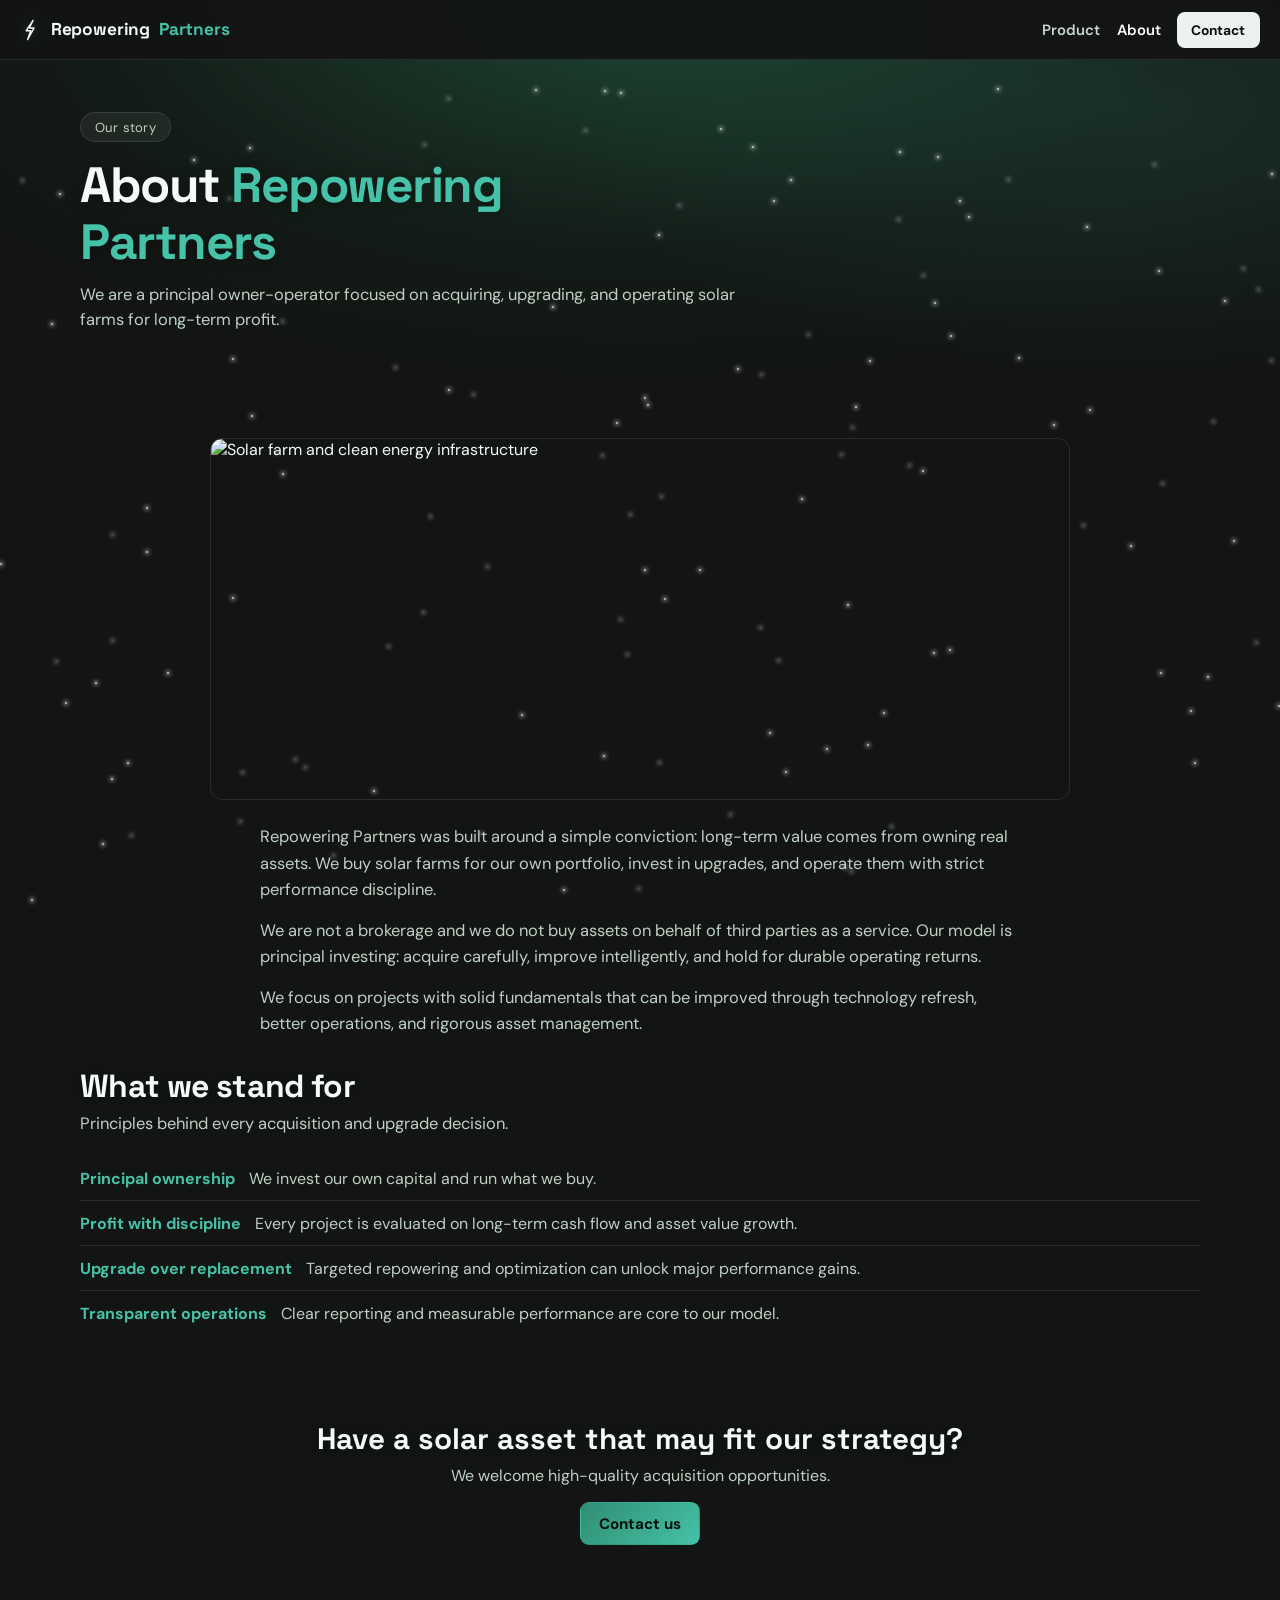
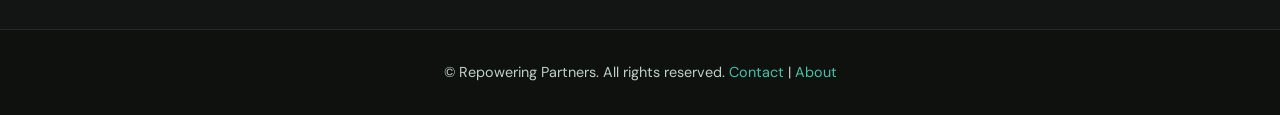
==== commit f6a373a6: "t" ====
--- a/about.html
+++ b/about.html
@@ -4,7 +4,7 @@
   <meta charset="UTF-8" />
   <meta name="viewport" content="width=device-width, initial-scale=1.0" />
   <title>About — Repowering Partners</title>
-  <link rel="icon" type="image/svg+xml" href="favicon.svg" />
+  <link rel="icon" type="image/svg+xml" href="favicon.svg" id="site-favicon" />
   <link rel="preconnect" href="https://fonts.googleapis.com" />
   <link rel="preconnect" href="https://fonts.gstatic.com" crossorigin />
   <link href="https://fonts.googleapis.com/css2?family=DM+Sans:ital,opsz,wght@0,9..40,400;0,9..40,500;0,9..40,600;0,9..40,700&display=swap" rel="stylesheet" />
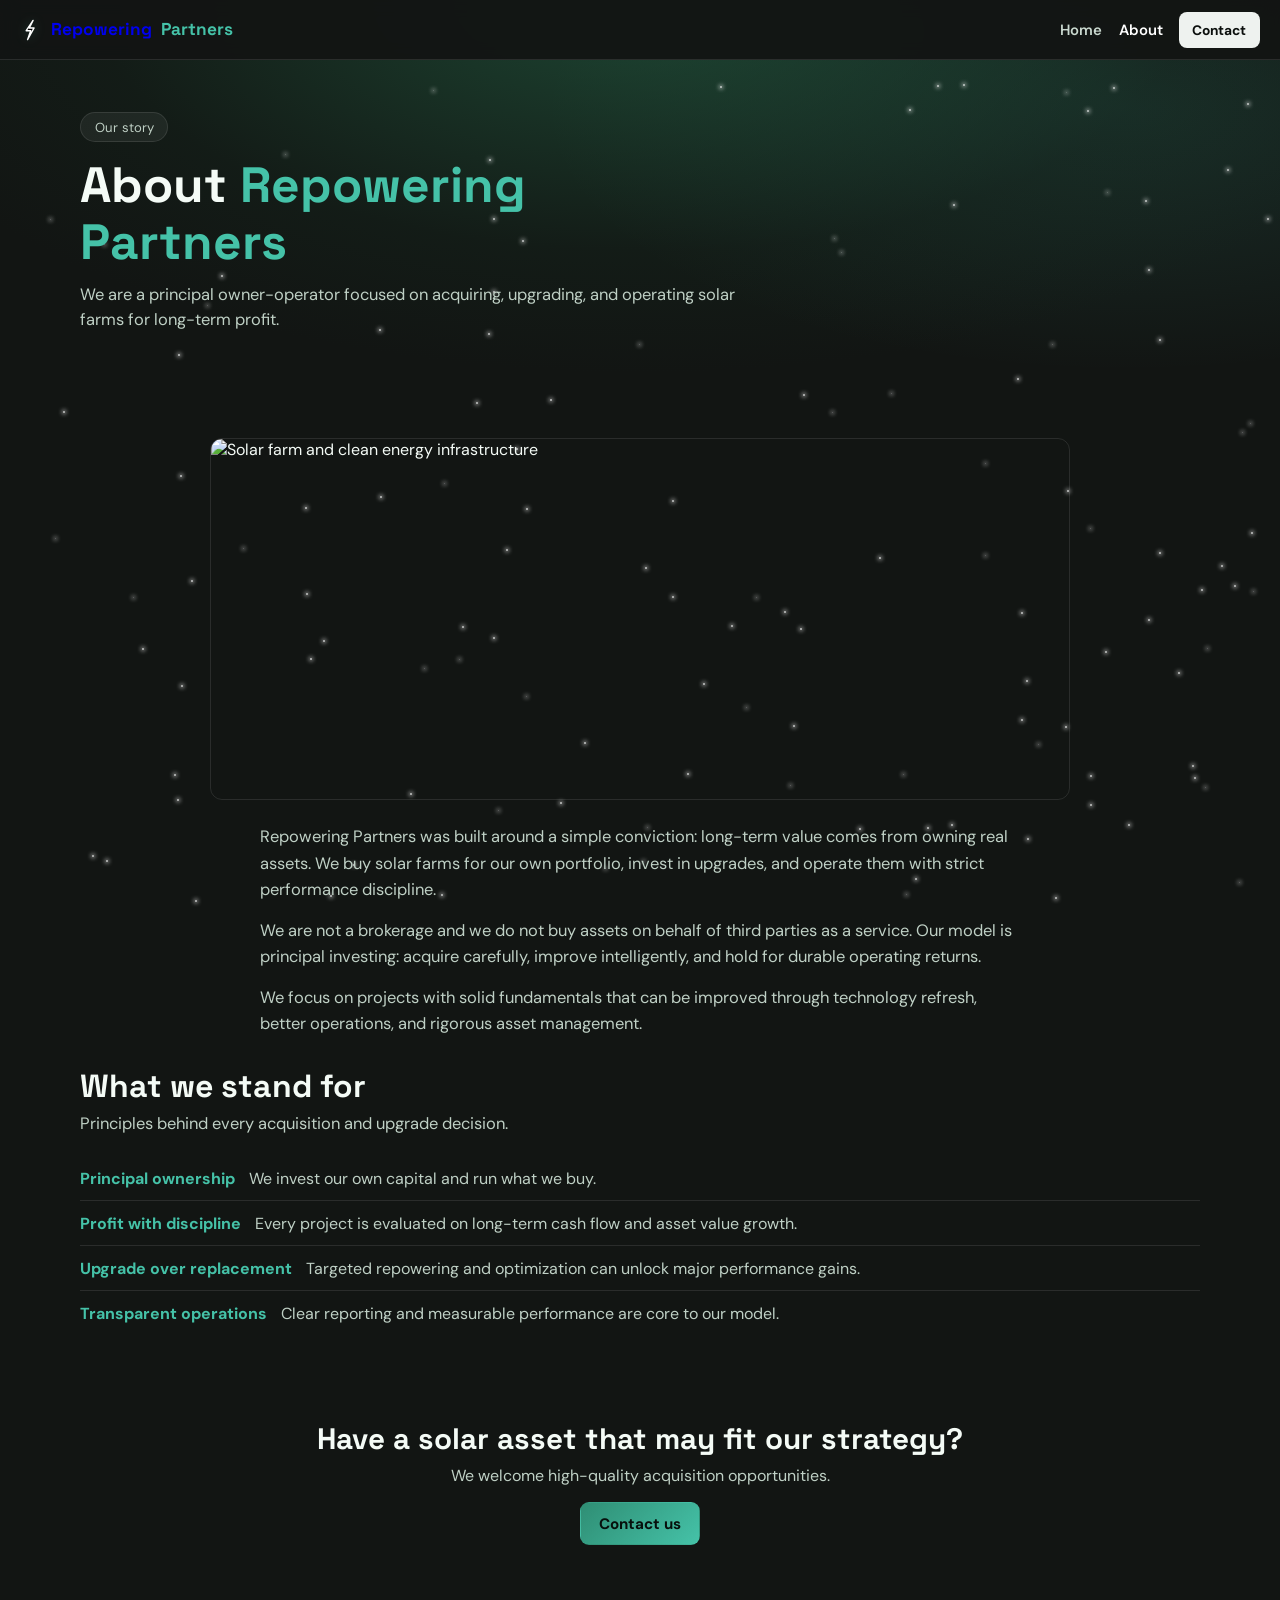
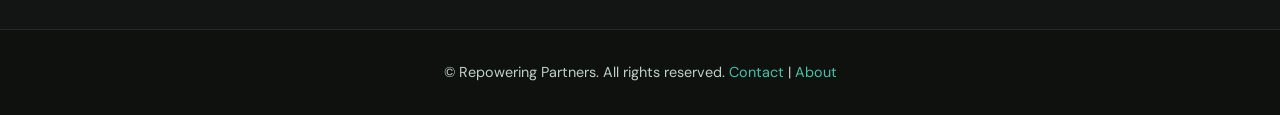
==== commit c5007cf1: "t" ====
--- a/about.html
+++ b/about.html
@@ -24,7 +24,7 @@
 
     <nav class="navbar__nav" id="main-nav" aria-label="Main navigation">
       <ul class="navbar__links">
-        <li><a href="index.html">Product</a></li>
+        <li><a href="index.html">Home</a></li>
         <li><a href="about.html">About</a></li>
       </ul>
       <a href="contact.html" class="btn--nav">Contact</a>
--- a/css/styles.css
+++ b/css/styles.css
@@ -1,4 +1,3 @@
-/* ===== Design tokens ===== */
 :root {
   --bg: #121513;
   --bg-elevated: #1a1f1b;
@@ -16,7 +15,6 @@
   --shadow: 0 14px 34px rgba(0, 0, 0, 0.28);
 }
 
-/* ===== Reset & base ===== */
 *, *::before, *::after { box-sizing: border-box; }
 html { scroll-behavior: smooth; }
 
@@ -39,16 +37,13 @@
   font-family: 'Space Grotesk', system-ui, -apple-system, sans-serif;
 }
 
-a { color: inherit; }
-
-/* ===== Starfield ===== */
+/* Starfield */
 .starfield {
   position: fixed;
   inset: 0;
   z-index: -2;
   background: var(--bg);
 }
-
 .starfield::before {
   content: '';
   position: absolute;
@@ -57,15 +52,8 @@
   background:
     radial-gradient(ellipse 85% 56% at 50% 0%, rgba(37, 103, 72, 0.58) 0%, rgba(22, 47, 34, 0.25) 50%, transparent 74%),
     radial-gradient(ellipse 70% 45% at 88% 12%, rgba(69, 194, 168, 0.14) 0%, transparent 65%);
-  pointer-events: none;
-}
-
-.stars {
-  position: absolute;
-  inset: 0;
-  z-index: 0;
-}
-
+}
+.stars { position: absolute; inset: 0; }
 .star {
   position: absolute;
   width: 2px;
@@ -75,27 +63,21 @@
   box-shadow: 0 0 4px 1px var(--star-color);
   animation: twinkle linear infinite, drift 25s ease-in-out infinite;
 }
-
 .star.star--dim {
   width: 1px;
   height: 1px;
   background: var(--star-dim);
   animation: twinkle 4s linear 1s infinite, drift 35s ease-in-out infinite;
 }
-
-@keyframes twinkle {
-  0%, 100% { opacity: 0.35; }
-  50% { opacity: 1; }
-}
-
+@keyframes twinkle { 0%,100%{opacity:.35} 50%{opacity:1} }
 @keyframes drift {
-  0%, 100% { transform: translate(0, 0); }
-  25% { transform: translate(3px, -2px); }
-  50% { transform: translate(-2px, 2px); }
-  75% { transform: translate(-3px, -1px); }
-}
-
-/* ===== Navbar ===== */
+  0%,100%{transform:translate(0,0)}
+  25%{transform:translate(3px,-2px)}
+  50%{transform:translate(-2px,2px)}
+  75%{transform:translate(-3px,-1px)}
+}
+
+/* Navbar */
 .navbar {
   position: fixed;
   inset: 0 0 auto 0;
@@ -103,39 +85,36 @@
   display: flex;
   align-items: center;
   justify-content: space-between;
+  min-height: 60px;
   padding: 0.7rem 1.25rem;
   background: rgba(18, 21, 19, 0.95);
   border-bottom: 1px solid var(--border);
   backdrop-filter: blur(8px);
 }
-
-.navbar.scrolled {
-  background: rgba(18, 21, 19, 0.98);
-}
+.navbar.scrolled { background: rgba(18, 21, 19, 0.98); }
 
 .navbar__brand {
   display: inline-flex;
   align-items: center;
-  gap: 0.5rem;
+  gap: 0.55rem;
   text-decoration: none;
   font-size: 1.08rem;
   font-weight: 700;
-  letter-spacing: -0.01em;
-}
-
+  line-height: 1;
+}
+.navbar__brand span { color: var(--accent-teal-bright); }
 .navbar__logo {
-  opacity: 0.95;
-  flex-shrink: 0;
-}
-
-.navbar__brand span { color: var(--accent-teal-bright); }
+  width: 22px;
+  height: 22px;
+  display: block;
+  filter: drop-shadow(0 0 6px rgba(69, 194, 168, 0.22));
+}
 
 .navbar__nav {
   display: flex;
   align-items: center;
   gap: 1rem;
 }
-
 .navbar__links {
   display: flex;
   align-items: center;
@@ -144,27 +123,14 @@
   margin: 0;
   padding: 0;
 }
-
-.navbar__links li,
-.navbar__links li::marker {
-  list-style: none;
-  content: '';
-}
-
 .navbar__links a {
   color: #c9d8cf;
   text-decoration: none;
   font-size: 0.93rem;
   font-weight: 600;
-  transition: color 0.2s ease;
-}
-
+}
 .navbar__links a:hover,
-.navbar__links a.active {
-  color: #ffffff;
-}
-
-.navbar__toggle { display: none; } /* ensures no mystery white dot */
+.navbar__links a.active { color: #fff; }
 
 .btn--nav {
   display: inline-flex;
@@ -178,18 +144,11 @@
   font-size: 0.86rem;
   font-weight: 700;
   text-decoration: none;
-  border: 1px solid transparent;
-  transition: transform 0.2s ease, background 0.2s ease, border-color 0.2s ease;
-}
-
-.btn--nav:hover {
-  background: #fff;
-  transform: translateY(-1px);
-}
-
+}
 .btn--nav.active {
-  border-color: rgba(69, 194, 168, 0.5);
-}
+  outline: 1px solid rgba(69, 194, 168, 0.55);
+}
+.navbar__toggle { display: none; }
 
 .navbar__brand:focus-visible,
 .navbar__links a:focus-visible,
@@ -198,45 +157,36 @@
   outline-offset: 3px;
 }
 
-/* ===== Layout ===== */
+/* Layout */
 main {
   padding-top: 72px;
   padding-bottom: 2.2rem;
   min-height: 100vh;
 }
-
 .container {
   width: min(1120px, 100% - 2.5rem);
   margin-inline: auto;
 }
-
 .container--narrow {
   width: min(760px, 100% - 2.5rem);
 }
-
 .container--form {
-  width: min(620px, 100% - 2.5rem);
-}
-
-.section {
-  padding: 2.8rem 0;
-}
-
+  max-width: 620px;
+  margin-inline: auto;
+}
+.section { padding: 2.8rem 0; }
 .section--alt {
   background: rgba(0, 0, 0, 0.18);
   border-top: 1px solid var(--border);
   border-bottom: 1px solid var(--border);
 }
 
-/* ===== Typography ===== */
+/* Typography blocks */
 .section-title {
   margin: 0 0 0.35rem;
   font-size: clamp(1.5rem, 2.9vw, 2rem);
   line-height: 1.2;
-  letter-spacing: -0.02em;
-  text-shadow: 0 1px 12px rgba(0, 0, 0, 0.35);
-}
-
+}
 .section-subtitle {
   margin: 0 0 1.25rem;
   color: var(--text-muted);
@@ -245,14 +195,8 @@
   max-width: 44rem;
 }
 
-.hero {
-  padding: 2.5rem 0 2.8rem;
-}
-
-.hero--home {
-  padding: 3rem 0 2.6rem;
-}
-
+.hero { padding: 2.5rem 0 2.8rem; }
+.hero--home { padding: 3rem 0 2.6rem; }
 .hero__badge {
   display: inline-block;
   margin: 0 0 0.95rem;
@@ -262,20 +206,14 @@
   border: 1px solid var(--border);
   color: var(--text-muted);
   font-size: 0.82rem;
-  letter-spacing: 0.02em;
-}
-
+}
 .hero__title {
   margin: 0 0 0.7rem;
   font-size: clamp(2rem, 4.4vw, 3.1rem);
   line-height: 1.14;
-  letter-spacing: -0.03em;
   max-width: 18ch;
-  text-shadow: 0 1px 12px rgba(0, 0, 0, 0.35);
-}
-
+}
 .hero__title span { color: var(--accent-teal-bright); }
-
 .hero__subtitle {
   margin: 0 0 1rem;
   color: var(--text-muted);
@@ -283,15 +221,14 @@
   line-height: 1.55;
   font-size: 1.03rem;
 }
-
 .hero__cta {
   display: flex;
   flex-wrap: wrap;
   gap: 0.75rem;
-  align-items: center; /* fixes misalignment */
-}
-
-/* ===== Buttons ===== */
+  align-items: center;
+}
+
+/* Buttons */
 .btn {
   display: inline-flex;
   align-items: center;
@@ -304,52 +241,35 @@
   font-size: 0.95rem;
   font-weight: 700;
   cursor: pointer;
-  transition: transform 0.22s ease, box-shadow 0.22s ease, background 0.22s ease, color 0.22s ease;
-}
-
+}
 .btn--primary {
   background: linear-gradient(135deg, var(--accent-teal), var(--accent-teal-bright));
   color: #07100c;
 }
-
-.btn--primary:hover {
-  transform: translateY(-2px);
-  box-shadow: 0 10px 24px rgba(53, 162, 135, 0.38);
-}
-
 .btn--outline {
   background: transparent;
   border-color: var(--border-strong);
   color: var(--text-primary);
 }
 
-.btn--outline:hover {
-  background: rgba(255, 255, 255, 0.06);
-  transform: translateY(-2px);
-}
-
-/* ===== Cards ===== */
+/* Cards */
 .card {
   background: var(--bg-card);
   border: 1px solid var(--border);
   border-radius: 12px;
   padding: 1.25rem;
   backdrop-filter: blur(8px);
-  transition: border-color 0.25s ease, transform 0.25s ease, box-shadow 0.25s ease;
-}
-
+}
 .card:hover {
   border-color: var(--border-strong);
   transform: translateY(-3px);
   box-shadow: var(--shadow);
 }
 
-/* ===== Product preview ===== */
-.product-preview {
-  padding: 0 0 2.9rem;
-}
-
+/* Product preview */
+.product-preview { padding: 0 0 2.9rem; }
 .product-preview__frame {
+  position: relative;
   border: 1px solid var(--border);
   border-radius: 12px;
   overflow: hidden;
@@ -357,26 +277,19 @@
   max-width: 1020px;
   margin: 0 auto;
 }
-
 .product-preview__img {
   display: block;
   width: 100%;
-  height: clamp(240px, 42vw, 420px); /* normalized image height */
+  height: clamp(240px, 42vw, 420px);
   object-fit: cover;
 }
-
 .product-preview__overlay {
   position: absolute;
   inset: auto 0 0 0;
   padding: 1rem 1.1rem;
   background: linear-gradient(to top, rgba(0, 0, 0, 0.82), rgba(0, 0, 0, 0));
 }
-
-.product-preview__caption {
-  color: var(--text-primary);
-  font-size: 0.92rem;
-}
-
+.product-preview__caption { color: var(--text-primary); font-size: 0.92rem; }
 .product-preview__badge {
   display: inline-block;
   margin-right: 0.45rem;
@@ -387,17 +300,13 @@
   background: rgba(255, 255, 255, 0.13);
 }
 
-/* ensure overlay positioning works */
-.product-preview__frame { position: relative; }
-
-/* ===== Image row ===== */
+/* Image + feature grids */
 .image-row {
   display: grid;
   grid-template-columns: repeat(3, minmax(0, 1fr));
   gap: 1rem;
   margin-bottom: 1.4rem;
 }
-
 .image-card {
   margin: 0;
   border: 1px solid var(--border);
@@ -405,14 +314,12 @@
   overflow: hidden;
   background: rgba(0, 0, 0, 0.16);
 }
-
 .image-card img {
   width: 100%;
-  height: clamp(170px, 24vw, 225px); /* reduced from very tall */
+  height: clamp(170px, 24vw, 225px);
   object-fit: cover;
   display: block;
 }
-
 .image-card figcaption {
   padding: 0.65rem 0.85rem;
   color: var(--text-muted);
@@ -421,17 +328,12 @@
   border-top: 1px solid var(--border);
 }
 
-/* ===== Feature grid ===== */
 .grid-3 {
   display: grid;
   grid-template-columns: repeat(3, minmax(0, 1fr));
   gap: 1rem;
 }
-
-.feature-card {
-  text-align: center;
-}
-
+.feature-card { text-align: center; }
 .feature-card__icon {
   width: 52px;
   height: 52px;
@@ -443,18 +345,8 @@
   align-items: center;
   justify-content: center;
 }
-
-.feature-card__icon svg {
-  width: 26px;
-  height: 26px;
-}
-
-.feature-card h3 {
-  margin: 0 0 0.4rem;
-  font-size: 1.08rem;
-  text-shadow: 0 1px 10px rgba(0, 0, 0, 0.3);
-}
-
+.feature-card__icon svg { width: 26px; height: 26px; }
+.feature-card h3 { margin: 0 0 0.4rem; font-size: 1.08rem; }
 .feature-card p {
   margin: 0;
   color: var(--text-muted);
@@ -462,7 +354,7 @@
   line-height: 1.45;
 }
 
-/* ===== About ===== */
+/* About page */
 .about-hero-image {
   margin: 0 auto 1.5rem;
   max-width: 860px;
@@ -470,14 +362,12 @@
   overflow: hidden;
   border: 1px solid var(--border);
 }
-
 .about-hero-image img {
   width: 100%;
-  height: clamp(220px, 35vw, 360px); /* constrained */
+  height: clamp(220px, 35vw, 360px);
   object-fit: cover;
   display: block;
 }
-
 .about-intro {
   max-width: 760px;
   margin: 0 auto 1.8rem;
@@ -485,17 +375,13 @@
   font-size: 1.03rem;
   line-height: 1.6;
 }
-
-.about-intro p {
-  margin: 0 0 0.9rem;
-}
+.about-intro p { margin: 0 0 0.9rem; }
 
 .values-list {
   list-style: none;
   margin: 1.2rem 0 0;
   padding: 0;
 }
-
 .values-list li {
   display: flex;
   gap: 0.85rem;
@@ -503,32 +389,22 @@
   padding: 0.72rem 0;
   border-bottom: 1px solid var(--border);
 }
-
 .values-list li:last-child { border-bottom: none; }
-
 .values-list strong {
   min-width: 152px;
   color: var(--accent-teal-bright);
 }
-
-.values-list span {
-  color: var(--text-muted);
-}
-
-/* ===== Contact form ===== */
-.form-card {
-  padding: 1.4rem;
-}
-
+.values-list span { color: var(--text-muted); }
+
+/* Contact page */
+.form-card { padding: 1.4rem; }
 .form-group { margin-bottom: 1rem; }
-
 .form-group label {
   display: block;
   margin-bottom: 0.38rem;
   font-size: 0.92rem;
   font-weight: 600;
 }
-
 .form-group input,
 .form-group textarea {
   width: 100%;
@@ -540,63 +416,40 @@
   font-size: 0.97rem;
   padding: 0.68rem 0.85rem;
 }
-
-.form-group textarea {
-  min-height: 130px;
-  resize: vertical;
-}
-
+.form-group textarea { min-height: 130px; resize: vertical; }
 .form-group input::placeholder,
 .form-group textarea::placeholder {
   color: var(--text-muted);
   opacity: 0.8;
 }
-
 .form-group input:focus,
 .form-group textarea:focus {
   outline: none;
   border-color: var(--accent-teal-bright);
   box-shadow: 0 0 0 3px rgba(69, 194, 168, 0.18);
 }
-
 .contact-info {
   margin-top: 1.2rem;
   padding-top: 1rem;
   border-top: 1px solid var(--border);
 }
-
-.contact-info p {
-  margin: 0.45rem 0;
-  color: var(--text-muted);
-}
-
-.contact-info a {
-  color: var(--accent-teal-bright);
-  text-decoration: none;
-}
-
-.contact-info a:hover {
-  text-decoration: underline;
-}
-
-/* ===== CTA strip ===== */
+.contact-info p { margin: 0.45rem 0; color: var(--text-muted); }
+.contact-info a { color: var(--accent-teal-bright); text-decoration: none; }
+.contact-info a:hover { text-decoration: underline; }
+
+/* CTA + footer */
 .cta-strip {
   text-align: center;
   padding: 2.5rem 0 2rem;
 }
-
 .cta-strip__title {
   margin: 0 0 0.42rem;
   font-size: clamp(1.35rem, 2.7vw, 1.85rem);
-  text-shadow: 0 1px 12px rgba(0, 0, 0, 0.35);
-}
-
+}
 .cta-strip__text {
   margin: 0 0 1rem;
   color: var(--text-muted);
 }
-
-/* ===== Footer ===== */
 .footer {
   margin-top: 1rem;
   padding: 1.2rem 1rem;
@@ -606,25 +459,18 @@
   text-align: center;
   font-size: 0.9rem;
 }
-
-.footer a {
-  color: var(--accent-teal-bright);
-  text-decoration: none;
-}
-
+.footer a { color: var(--accent-teal-bright); text-decoration: none; }
 .footer a:hover { text-decoration: underline; }
 
-/* ===== Animations ===== */
+/* Animations */
 @keyframes fade-in-up {
   from { opacity: 0; transform: translateY(18px); }
   to { opacity: 1; transform: translateY(0); }
 }
-
 .animate-in {
   opacity: 0;
   animation: fade-in-up 0.75s cubic-bezier(0.22, 1, 0.36, 1) forwards;
 }
-
 .animate-in--delay-1 { animation-delay: 0.1s; }
 .animate-in--delay-2 { animation-delay: 0.2s; }
 
@@ -634,91 +480,34 @@
   transition: opacity 0.65s cubic-bezier(0.22, 1, 0.36, 1),
               transform 0.65s cubic-bezier(0.22, 1, 0.36, 1);
 }
-
-.animate-on-scroll.is-visible {
-  opacity: 1;
-  transform: translateY(0);
-}
-
+.animate-on-scroll.is-visible { opacity: 1; transform: translateY(0); }
 .animate-on-scroll--delay-1 { transition-delay: 0.08s; }
 .animate-on-scroll--delay-2 { transition-delay: 0.16s; }
 .animate-on-scroll--stagger-0 { transition-delay: 0s; }
 .animate-on-scroll--stagger-1 { transition-delay: 0.08s; }
 .animate-on-scroll--stagger-2 { transition-delay: 0.16s; }
 
-/* ===== Responsive ===== */
 @media (max-width: 980px) {
   .grid-3 { grid-template-columns: 1fr 1fr; }
   .image-row { grid-template-columns: 1fr 1fr; }
 }
-
 @media (max-width: 760px) {
   .container,
-  .container--narrow,
-  .container--form {
+  .container--narrow {
     width: min(100% - 2rem, 100%);
   }
-
-  .navbar {
-    padding: 0.65rem 0.95rem;
-  }
-
-  .navbar__brand {
-    font-size: 0.98rem;
-  }
-
-  .navbar__links {
-    gap: 0.7rem;
-  }
-
+  .navbar { padding: 0.65rem 0.95rem; }
+  .navbar__logo { width: 20px; height: 20px; }
+  .navbar__brand { font-size: 0.98rem; }
+  .navbar__links { gap: 0.7rem; }
   .btn--nav {
     min-height: 34px;
     padding: 0.4rem 0.7rem;
     font-size: 0.82rem;
   }
-
-  .hero,
-  .hero--home {
-    padding: 2.1rem 0 2.2rem;
-  }
-
+  .hero, .hero--home { padding: 2.1rem 0 2.2rem; }
   .section { padding: 2.1rem 0; }
-
-  .image-row,
-  .grid-3 {
-    grid-template-columns: 1fr;
-  }
-
-  .values-list li {
-    flex-direction: column;
-    gap: 0.35rem;
-  }
-
-  .values-list strong {
-    min-width: 0;
-  }
-}
-/* ===== Logo / favicon visual polish ===== */
-.navbar {
-  min-height: 60px;
-}
-
-.navbar__brand {
-  line-height: 1;
-  gap: 0.55rem;
-}
-
-.navbar__logo {
-  width: 22px;
-  height: 22px;
-  display: block;
-  opacity: 0.98;
-  filter: drop-shadow(0 0 6px rgba(69, 194, 168, 0.22));
-}
-
-@media (max-width: 760px) {
-  .navbar__logo {
-    width: 20px;
-    height: 20px;
-  }
+  .image-row, .grid-3 { grid-template-columns: 1fr; }
+  .values-list li { flex-direction: column; gap: 0.35rem; }
+  .values-list strong { min-width: 0; }
 }
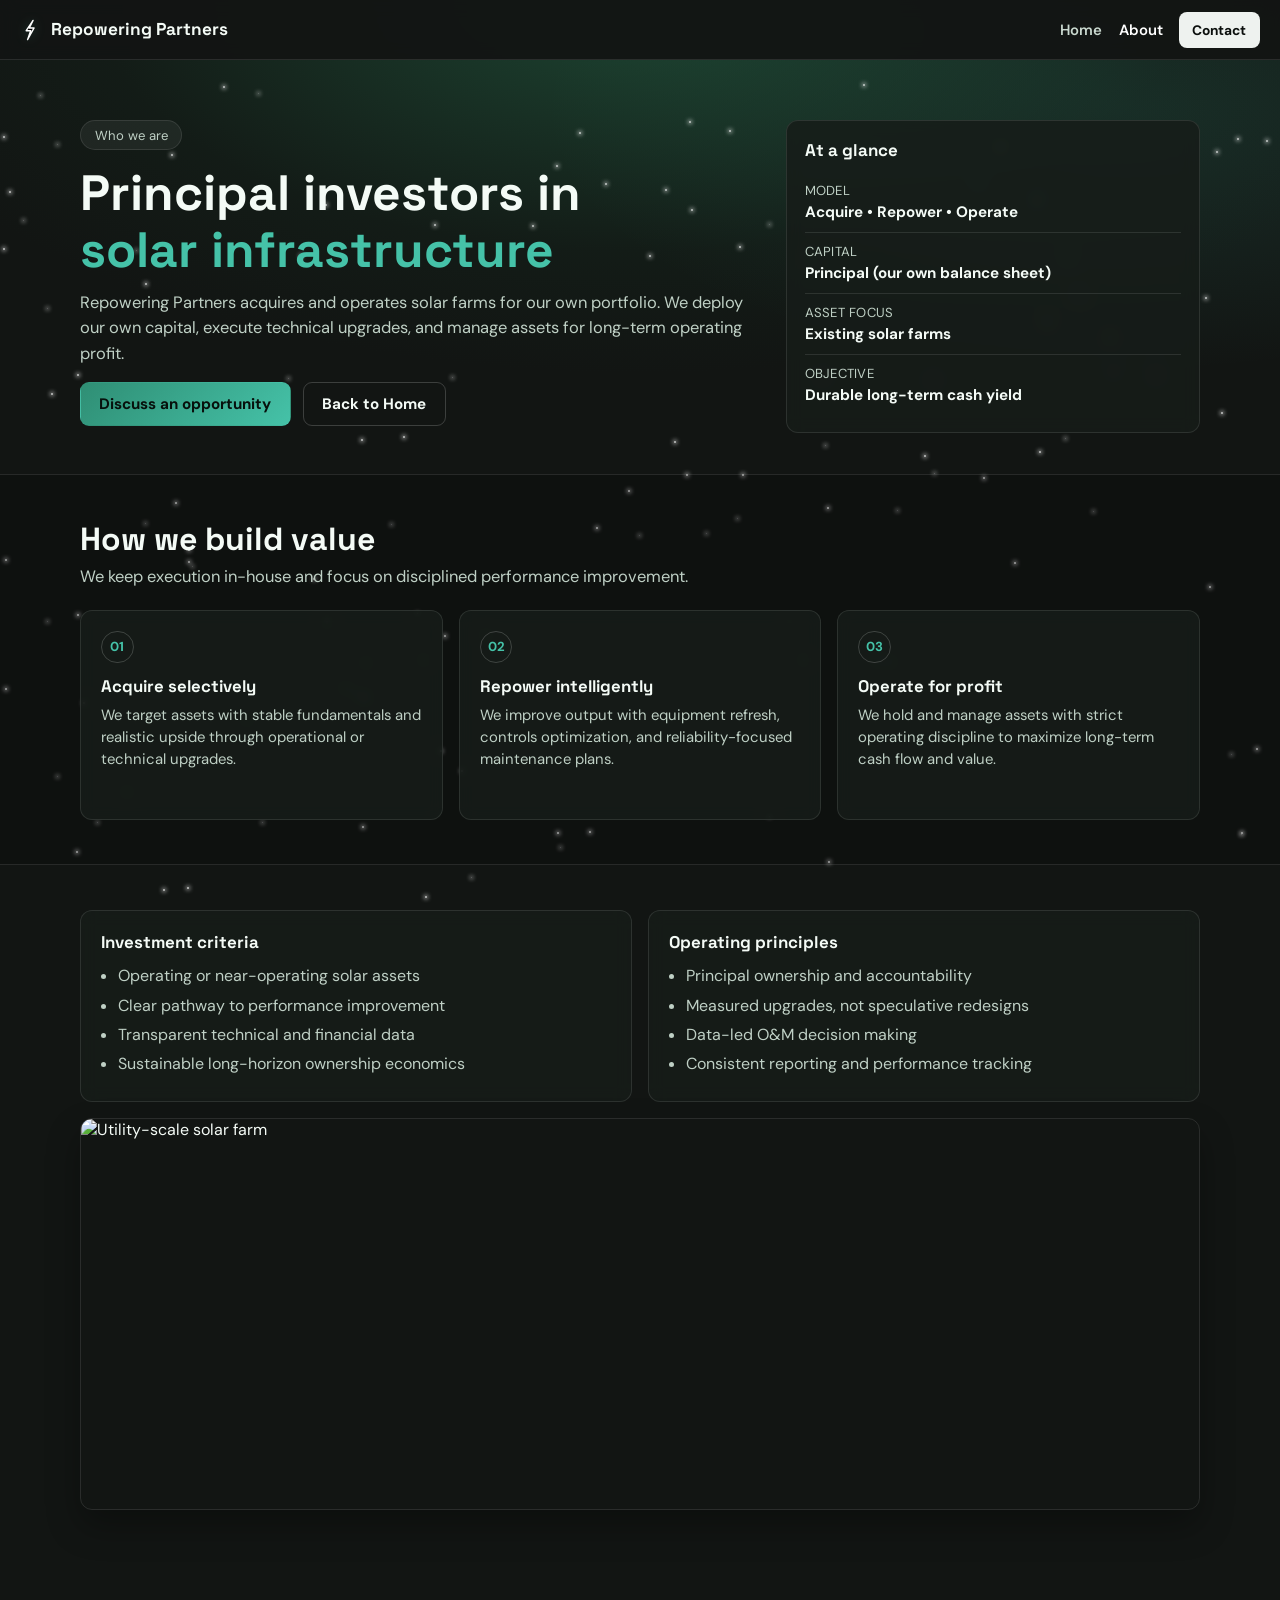
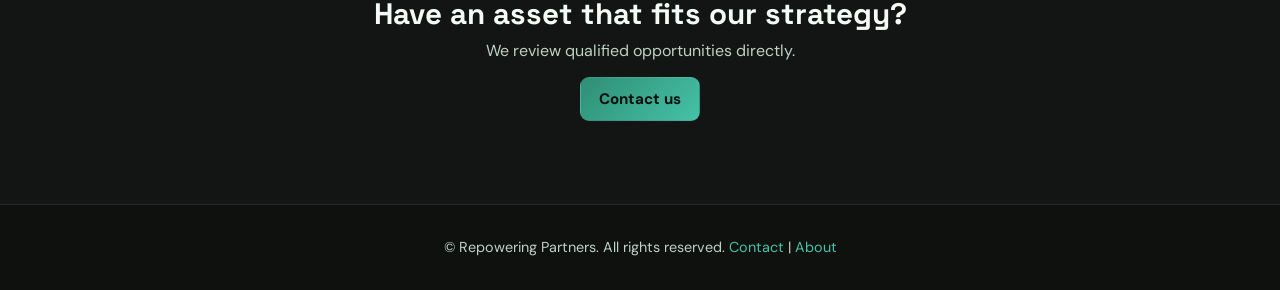
==== commit 6b1f0bf2: "t" ====
--- a/about.html
+++ b/about.html
@@ -19,7 +19,7 @@
   <header class="navbar">
     <a href="index.html" class="navbar__brand">
       <img src="favicon.svg" alt="" class="navbar__logo" width="22" height="22" />
-      Repowering <span>Partners</span>
+      Repowering Partners
     </a>
 
     <nav class="navbar__nav" id="main-nav" aria-label="Main navigation">
@@ -31,52 +31,109 @@
     </nav>
   </header>
 
-  <main>
-    <section class="hero">
+  <main class="about-page">
+    <section class="about-hero section">
       <div class="container">
-        <p class="hero__badge animate-in">Our story</p>
-        <h1 class="hero__title animate-in animate-in--delay-1">About <span>Repowering Partners</span></h1>
-        <p class="hero__subtitle animate-in animate-in--delay-2">
-          We are a principal owner-operator focused on acquiring, upgrading, and operating solar farms for long-term profit.
-        </p>
+        <div class="about-hero__grid">
+          <div class="about-hero__content">
+            <p class="hero__badge animate-in">Who we are</p>
+            <h1 class="hero__title animate-in animate-in--delay-1">Principal investors in <span>solar infrastructure</span></h1>
+            <p class="hero__subtitle animate-in animate-in--delay-2">
+              Repowering Partners acquires and operates solar farms for our own portfolio. We deploy our own capital, execute technical upgrades, and manage assets for long-term operating profit.
+            </p>
+
+            <div class="about-hero__cta animate-in animate-in--delay-2">
+              <a href="contact.html" class="btn btn--primary">Discuss an opportunity</a>
+              <a href="index.html" class="btn btn--outline">Back to Home</a>
+            </div>
+          </div>
+
+          <aside class="about-hero__panel card animate-on-scroll" aria-label="Company snapshot">
+            <h2>At a glance</h2>
+            <ul class="about-stats">
+              <li><span>Model</span><strong>Acquire • Repower • Operate</strong></li>
+              <li><span>Capital</span><strong>Principal (our own balance sheet)</strong></li>
+              <li><span>Asset focus</span><strong>Existing solar farms</strong></li>
+              <li><span>Objective</span><strong>Durable long-term cash yield</strong></li>
+            </ul>
+          </aside>
+        </div>
+      </div>
+    </section>
+
+    <section class="section section--alt">
+      <div class="container">
+        <div class="about-section-head">
+          <h2 class="section-title animate-on-scroll">How we build value</h2>
+          <p class="section-subtitle animate-on-scroll animate-on-scroll--delay-1">
+            We keep execution in-house and focus on disciplined performance improvement.
+          </p>
+        </div>
+
+        <div class="about-pillars">
+          <article class="about-pillar card animate-on-scroll animate-on-scroll--stagger-0">
+            <div class="about-pillar__num">01</div>
+            <h3>Acquire selectively</h3>
+            <p>We target assets with stable fundamentals and realistic upside through operational or technical upgrades.</p>
+          </article>
+
+          <article class="about-pillar card animate-on-scroll animate-on-scroll--stagger-1">
+            <div class="about-pillar__num">02</div>
+            <h3>Repower intelligently</h3>
+            <p>We improve output with equipment refresh, controls optimization, and reliability-focused maintenance plans.</p>
+          </article>
+
+          <article class="about-pillar card animate-on-scroll animate-on-scroll--stagger-2">
+            <div class="about-pillar__num">03</div>
+            <h3>Operate for profit</h3>
+            <p>We hold and manage assets with strict operating discipline to maximize long-term cash flow and value.</p>
+          </article>
+        </div>
       </div>
     </section>
 
     <section class="section">
       <div class="container">
-        <div class="about-hero-image animate-on-scroll">
-          <img src="https://images.unsplash.com/photo-1508514177221-188b1cf16e9d?w=1200&q=85" alt="Solar farm and clean energy infrastructure" loading="lazy" decoding="async" />
+        <div class="about-split">
+          <div class="about-box card animate-on-scroll">
+            <h3>Investment criteria</h3>
+            <ul>
+              <li>Operating or near-operating solar assets</li>
+              <li>Clear pathway to performance improvement</li>
+              <li>Transparent technical and financial data</li>
+              <li>Sustainable long-horizon ownership economics</li>
+            </ul>
+          </div>
+
+          <div class="about-box card animate-on-scroll animate-on-scroll--delay-1">
+            <h3>Operating principles</h3>
+            <ul>
+              <li>Principal ownership and accountability</li>
+              <li>Measured upgrades, not speculative redesigns</li>
+              <li>Data-led O&amp;M decision making</li>
+              <li>Consistent reporting and performance tracking</li>
+            </ul>
+          </div>
         </div>
 
-        <div class="about-intro">
-          <p>
-            Repowering Partners was built around a simple conviction: long-term value comes from owning real assets. We buy solar farms for our own portfolio, invest in upgrades, and operate them with strict performance discipline.
-          </p>
-          <p>
-            We are not a brokerage and we do not buy assets on behalf of third parties as a service. Our model is principal investing: acquire carefully, improve intelligently, and hold for durable operating returns.
-          </p>
-          <p>
-            We focus on projects with solid fundamentals that can be improved through technology refresh, better operations, and rigorous asset management.
-          </p>
-        </div>
-
-        <h2 class="section-title">What we stand for</h2>
-        <p class="section-subtitle">Principles behind every acquisition and upgrade decision.</p>
-
-        <ul class="values-list">
-          <li><strong>Principal ownership</strong> <span>We invest our own capital and run what we buy.</span></li>
-          <li><strong>Profit with discipline</strong> <span>Every project is evaluated on long-term cash flow and asset value growth.</span></li>
-          <li><strong>Upgrade over replacement</strong> <span>Targeted repowering and optimization can unlock major performance gains.</span></li>
-          <li><strong>Transparent operations</strong> <span>Clear reporting and measurable performance are core to our model.</span></li>
-        </ul>
+        <figure class="about-feature-image animate-on-scroll">
+          <img
+            src="https://images.unsplash.com/photo-1508514177221-188b1cf16e9d?w=1400&q=85"
+            alt="Utility-scale solar farm"
+            loading="lazy"
+            decoding="async"
+          />
+        </figure>
       </div>
     </section>
 
     <section class="cta-strip">
       <div class="container">
-        <h2 class="cta-strip__title">Have a solar asset that may fit our strategy?</h2>
-        <p class="cta-strip__text">We welcome high-quality acquisition opportunities.</p>
-        <a href="contact.html" class="btn btn--primary">Contact us</a>
+        <h2 class="cta-strip__title animate-on-scroll">Have an asset that fits our strategy?</h2>
+        <p class="cta-strip__text animate-on-scroll animate-on-scroll--delay-1">
+          We review qualified opportunities directly.
+        </p>
+        <a href="contact.html" class="btn btn--primary animate-on-scroll animate-on-scroll--delay-2">Contact us</a>
       </div>
     </section>
   </main>
--- a/css/styles.css
+++ b/css/styles.css
@@ -101,8 +101,14 @@
   font-size: 1.08rem;
   font-weight: 700;
   line-height: 1;
-}
-.navbar__brand span { color: var(--accent-teal-bright); }
+  color: #f4fbf6;
+}
+.navbar__brand:visited {
+  color: #f4fbf6;
+}
+.navbar__brand span {
+  color: inherit;
+}
 .navbar__logo {
   width: 22px;
   height: 22px;
@@ -354,48 +360,6 @@
   line-height: 1.45;
 }
 
-/* About page */
-.about-hero-image {
-  margin: 0 auto 1.5rem;
-  max-width: 860px;
-  border-radius: 12px;
-  overflow: hidden;
-  border: 1px solid var(--border);
-}
-.about-hero-image img {
-  width: 100%;
-  height: clamp(220px, 35vw, 360px);
-  object-fit: cover;
-  display: block;
-}
-.about-intro {
-  max-width: 760px;
-  margin: 0 auto 1.8rem;
-  color: var(--text-muted);
-  font-size: 1.03rem;
-  line-height: 1.6;
-}
-.about-intro p { margin: 0 0 0.9rem; }
-
-.values-list {
-  list-style: none;
-  margin: 1.2rem 0 0;
-  padding: 0;
-}
-.values-list li {
-  display: flex;
-  gap: 0.85rem;
-  align-items: flex-start;
-  padding: 0.72rem 0;
-  border-bottom: 1px solid var(--border);
-}
-.values-list li:last-child { border-bottom: none; }
-.values-list strong {
-  min-width: 152px;
-  color: var(--accent-teal-bright);
-}
-.values-list span { color: var(--text-muted); }
-
 /* Contact page */
 .form-card { padding: 1.4rem; }
 .form-group { margin-bottom: 1rem; }
@@ -487,10 +451,162 @@
 .animate-on-scroll--stagger-1 { transition-delay: 0.08s; }
 .animate-on-scroll--stagger-2 { transition-delay: 0.16s; }
 
-@media (max-width: 980px) {
+/* ===== About page redesign (scoped) ===== */
+.about-page .about-hero {
+  padding-top: 3rem;
+  padding-bottom: 2.6rem;
+}
+
+.about-page .about-hero__grid {
+  display: grid;
+  grid-template-columns: 1.25fr 0.75fr;
+  gap: 1rem;
+  align-items: stretch;
+}
+
+.about-page .about-hero__content {
+  padding-right: 0.25rem;
+}
+
+.about-page .about-hero__cta {
+  display: flex;
+  flex-wrap: wrap;
+  gap: 0.75rem;
+  align-items: center;
+  margin-top: 0.35rem;
+}
+
+.about-page .about-hero__panel {
+  align-self: stretch;
+  padding: 1.1rem 1.1rem 1rem;
+}
+
+.about-page .about-hero__panel h2 {
+  margin: 0 0 0.7rem;
+  font-size: 1.06rem;
+}
+
+.about-page .about-stats {
+  list-style: none;
+  margin: 0;
+  padding: 0;
+}
+
+.about-page .about-stats li {
+  display: flex;
+  flex-direction: column;
+  gap: 0.18rem;
+  padding: 0.62rem 0;
+  border-bottom: 1px solid var(--border);
+}
+
+.about-page .about-stats li:last-child {
+  border-bottom: none;
+}
+
+.about-page .about-stats span {
+  color: var(--text-muted);
+  font-size: 0.82rem;
+  letter-spacing: 0.02em;
+  text-transform: uppercase;
+}
+
+.about-page .about-stats strong {
+  font-size: 0.95rem;
+  line-height: 1.35;
+}
+
+.about-page .about-section-head {
+  margin-bottom: 1rem;
+}
+
+.about-page .about-pillars {
+  display: grid;
+  grid-template-columns: repeat(3, minmax(0, 1fr));
+  gap: 1rem;
+}
+
+.about-page .about-pillar {
+  min-height: 210px;
+}
+
+.about-page .about-pillar__num {
+  display: inline-flex;
+  align-items: center;
+  justify-content: center;
+  width: 2.05rem;
+  height: 2.05rem;
+  border-radius: 999px;
+  border: 1px solid var(--border-strong);
+  color: var(--accent-teal-bright);
+  font-weight: 700;
+  font-size: 0.82rem;
+  margin-bottom: 0.7rem;
+}
+
+.about-page .about-pillar h3 {
+  margin: 0 0 0.45rem;
+  font-size: 1.05rem;
+}
+
+.about-page .about-pillar p {
+  margin: 0;
+  color: var(--text-muted);
+  line-height: 1.48;
+  font-size: 0.93rem;
+}
+
+.about-page .about-split {
+  display: grid;
+  grid-template-columns: 1fr 1fr;
+  gap: 1rem;
+  margin-bottom: 1rem;
+}
+
+.about-page .about-box h3 {
+  margin: 0 0 0.7rem;
+  font-size: 1.06rem;
+}
+
+.about-page .about-box ul {
+  margin: 0;
+  padding-left: 1.05rem;
+  color: var(--text-muted);
+}
+
+.about-page .about-box li {
+  margin: 0.38rem 0;
+  line-height: 1.45;
+}
+
+.about-page .about-feature-image {
+  margin: 0;
+  border: 1px solid var(--border);
+  border-radius: 12px;
+  overflow: hidden;
+  box-shadow: 0 16px 34px rgba(0, 0, 0, 0.3);
+}
+
+.about-page .about-feature-image img {
+  display: block;
+  width: 100%;
+  height: clamp(220px, 34vw, 390px);
+  object-fit: cover;
+}
+
+@media (max-width: 1024px) {
+  .about-page .about-hero__grid {
+    grid-template-columns: 1fr;
+  }
+
+  .about-page .about-pillars {
+    grid-template-columns: 1fr 1fr;
+  }
+
   .grid-3 { grid-template-columns: 1fr 1fr; }
   .image-row { grid-template-columns: 1fr 1fr; }
 }
+
 @media (max-width: 760px) {
   .container,
   .container--narrow {
@@ -507,7 +623,16 @@
   }
   .hero, .hero--home { padding: 2.1rem 0 2.2rem; }
   .section { padding: 2.1rem 0; }
-  .image-row, .grid-3 { grid-template-columns: 1fr; }
-  .values-list li { flex-direction: column; gap: 0.35rem; }
-  .values-list strong { min-width: 0; }
+  .image-row, .grid-3,
+  .about-page .about-pillars,
+  .about-page .about-split {
+    grid-template-columns: 1fr;
+  }
+  .about-page .about-hero {
+    padding-top: 2.2rem;
+    padding-bottom: 2.1rem;
+  }
+  .about-page .about-hero__panel {
+    padding: 1rem;
+  }
 }
